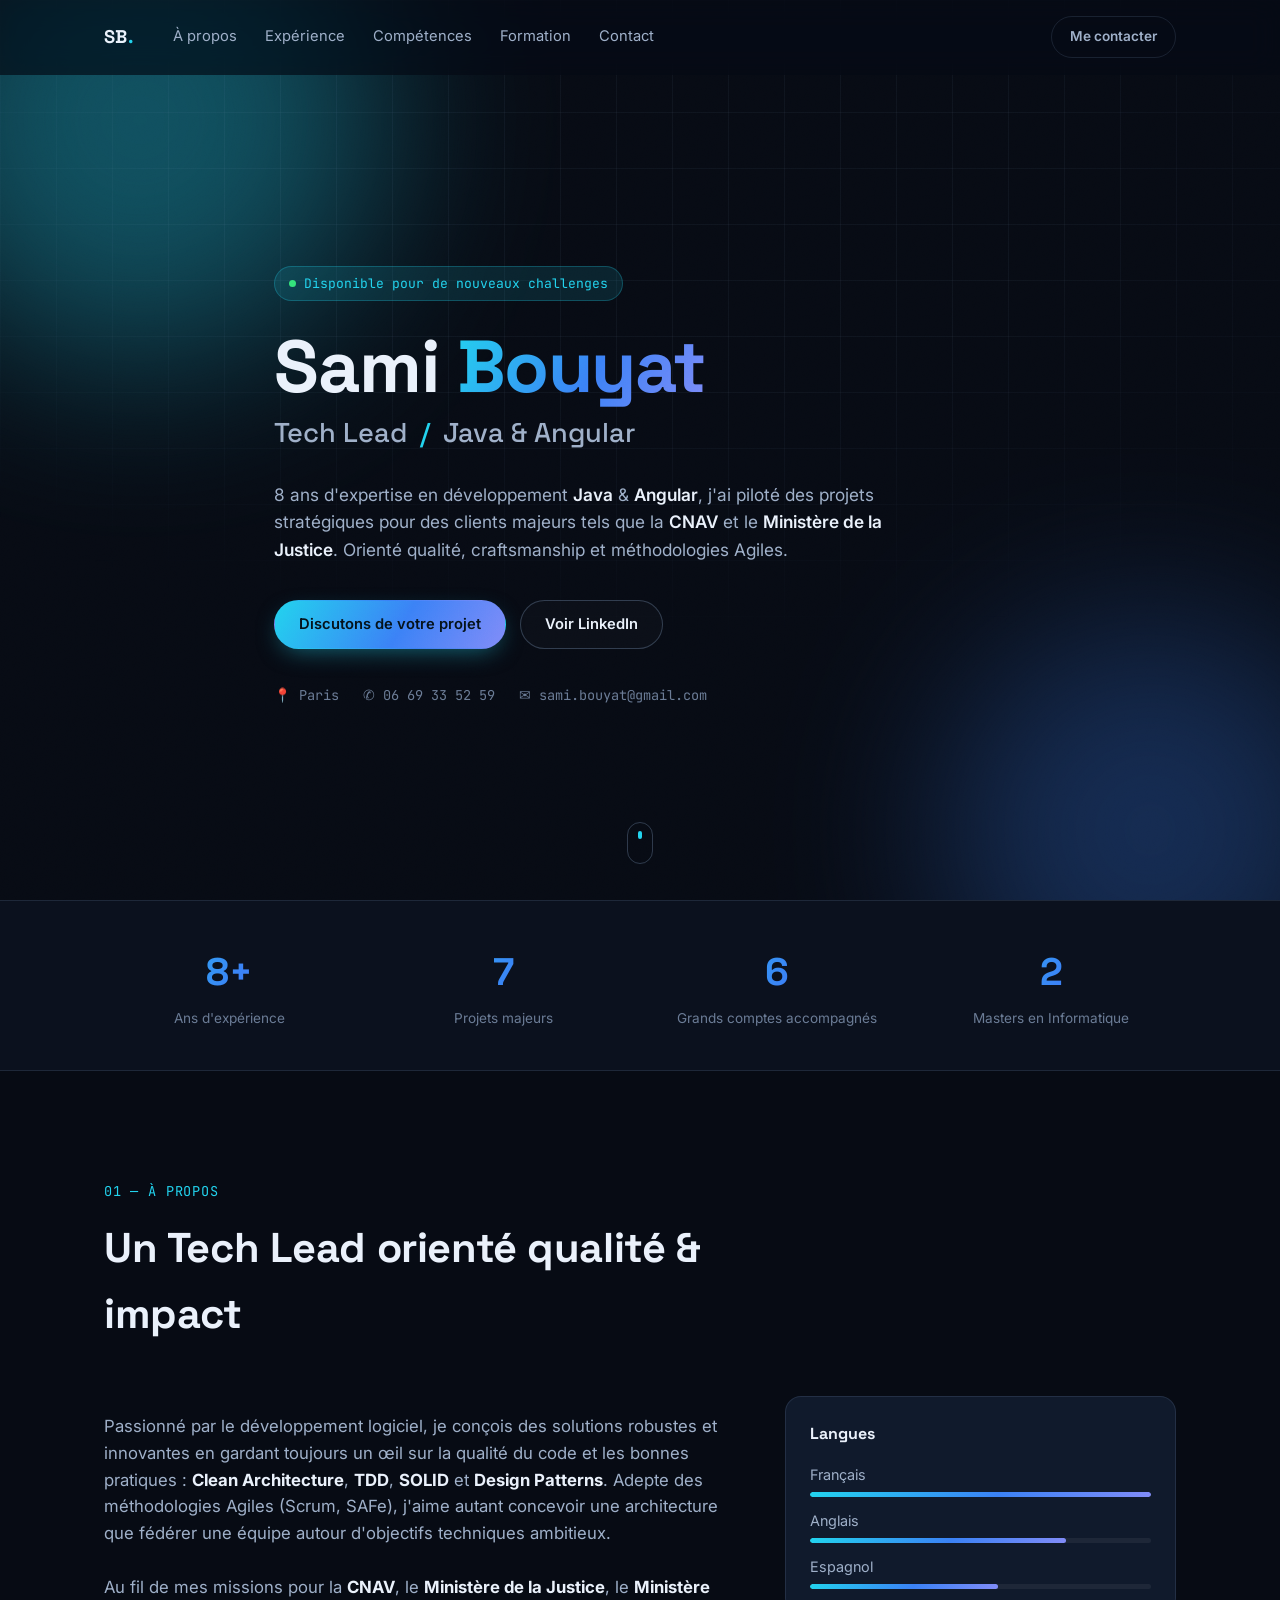
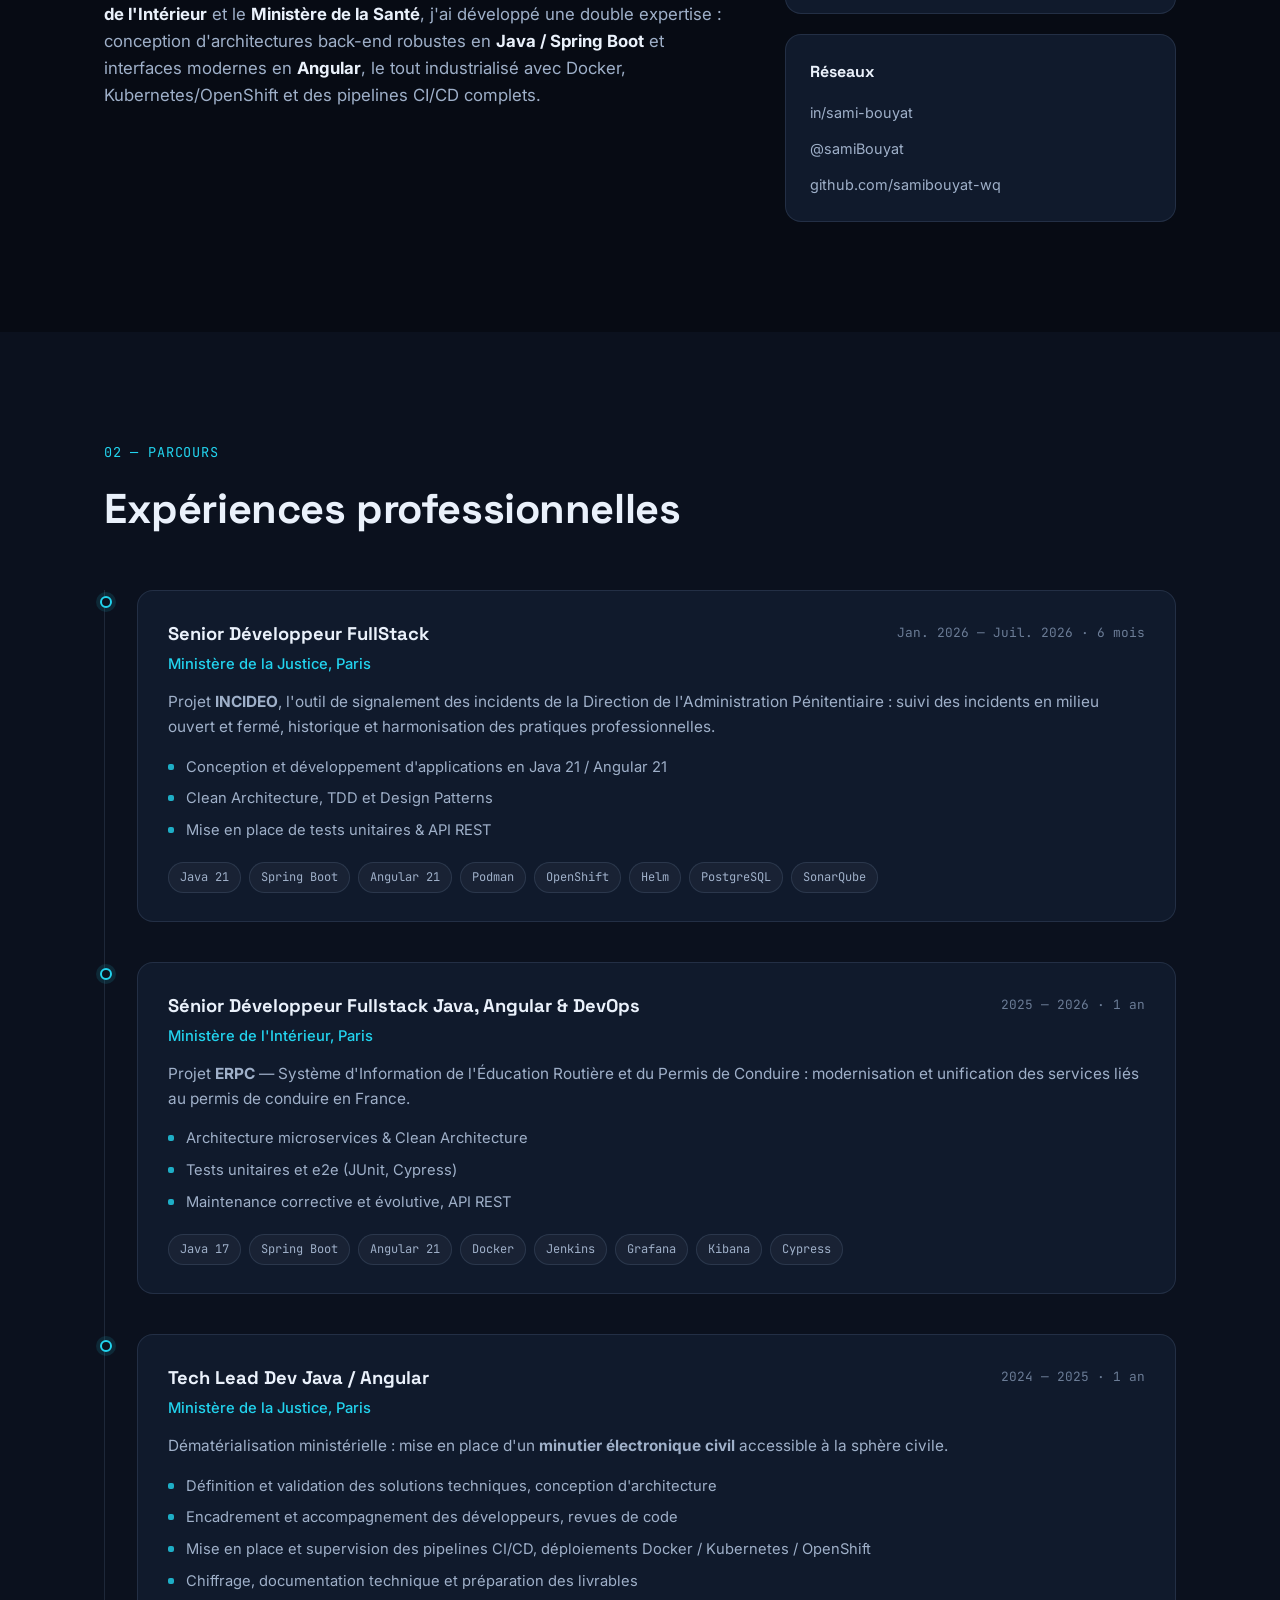
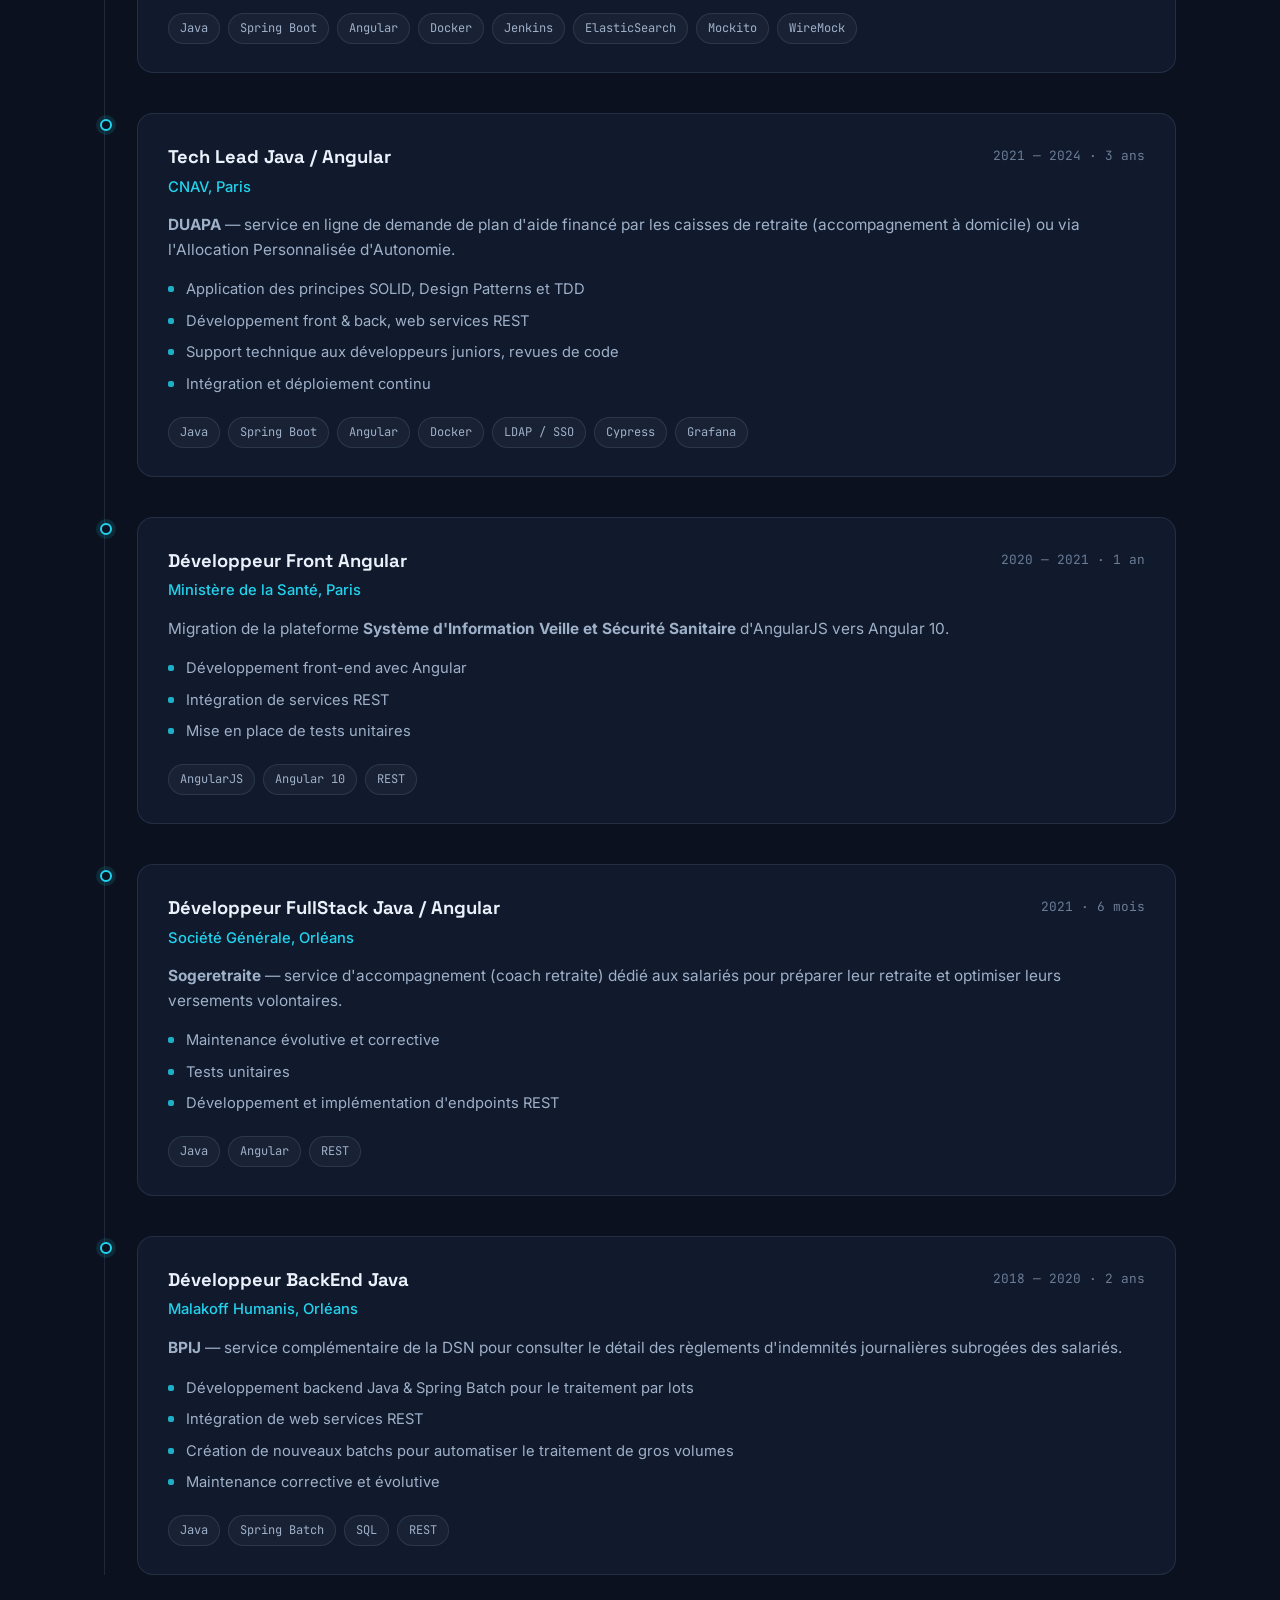
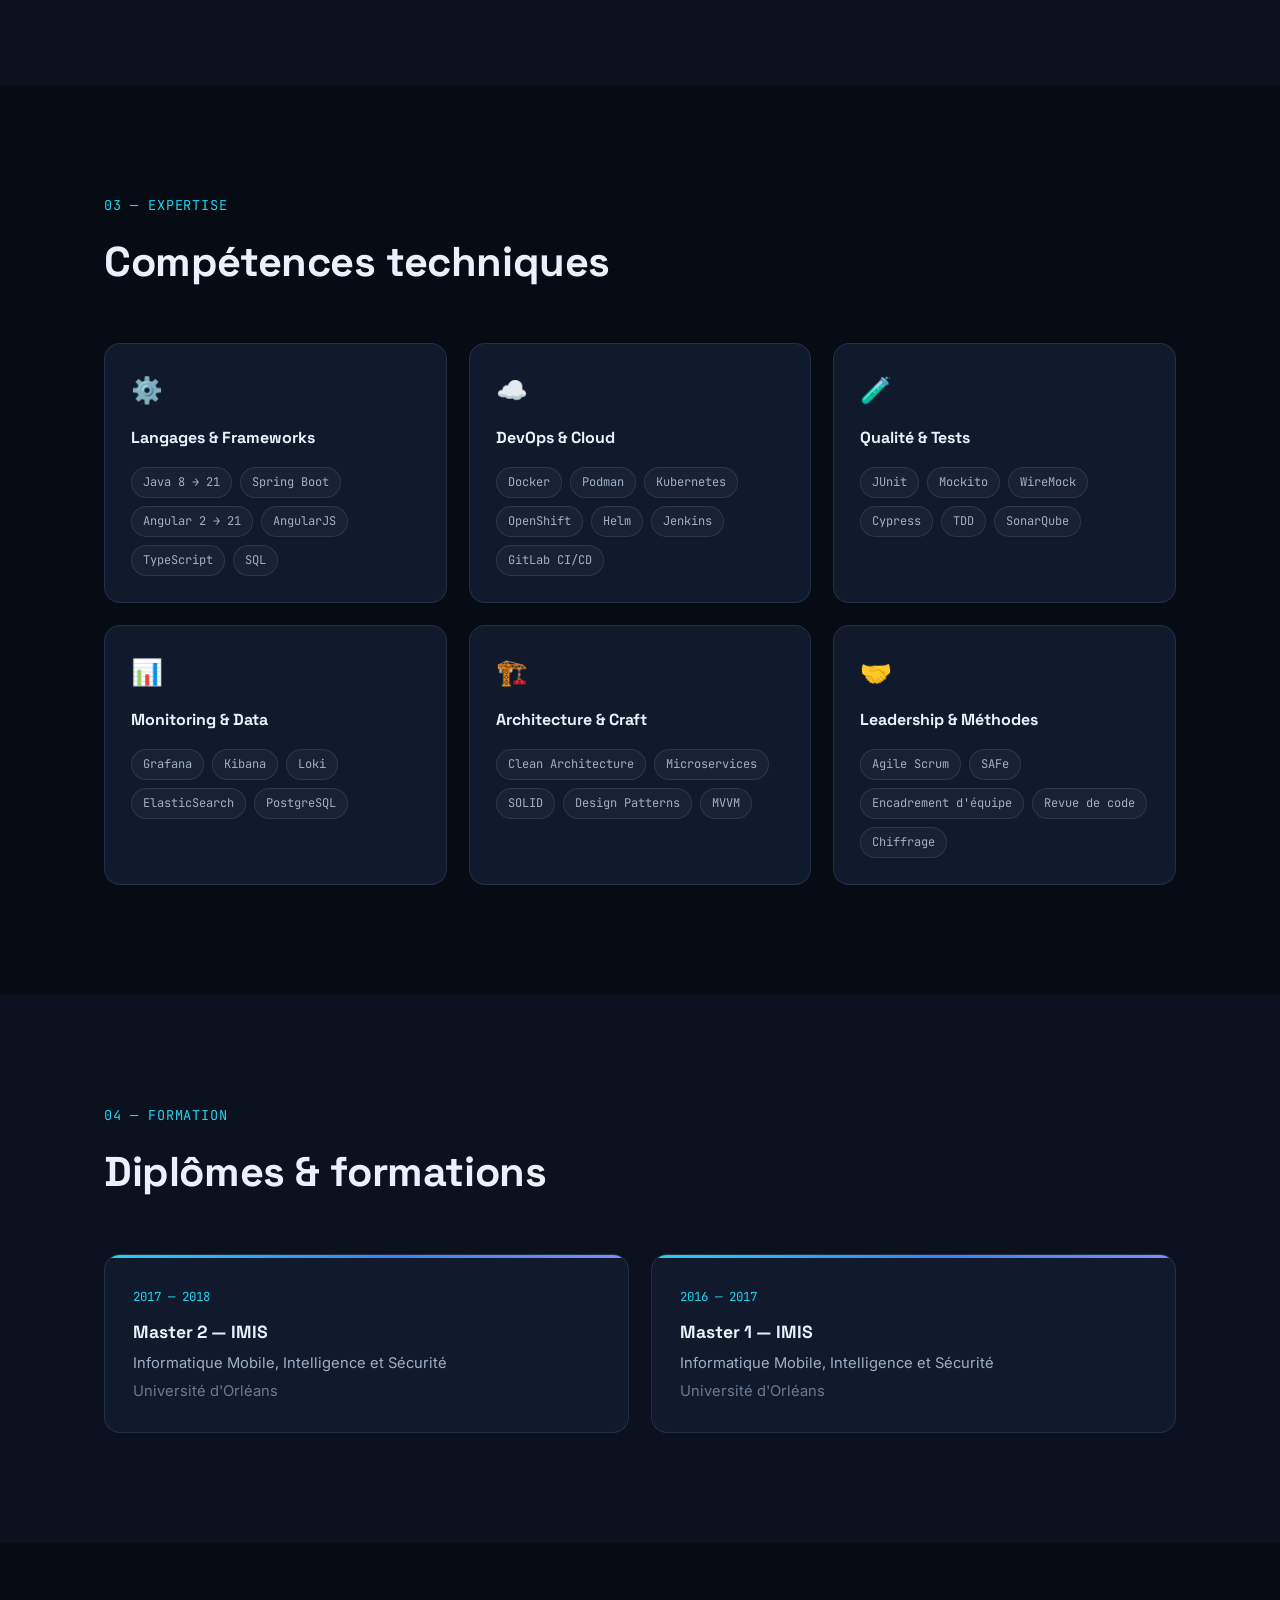
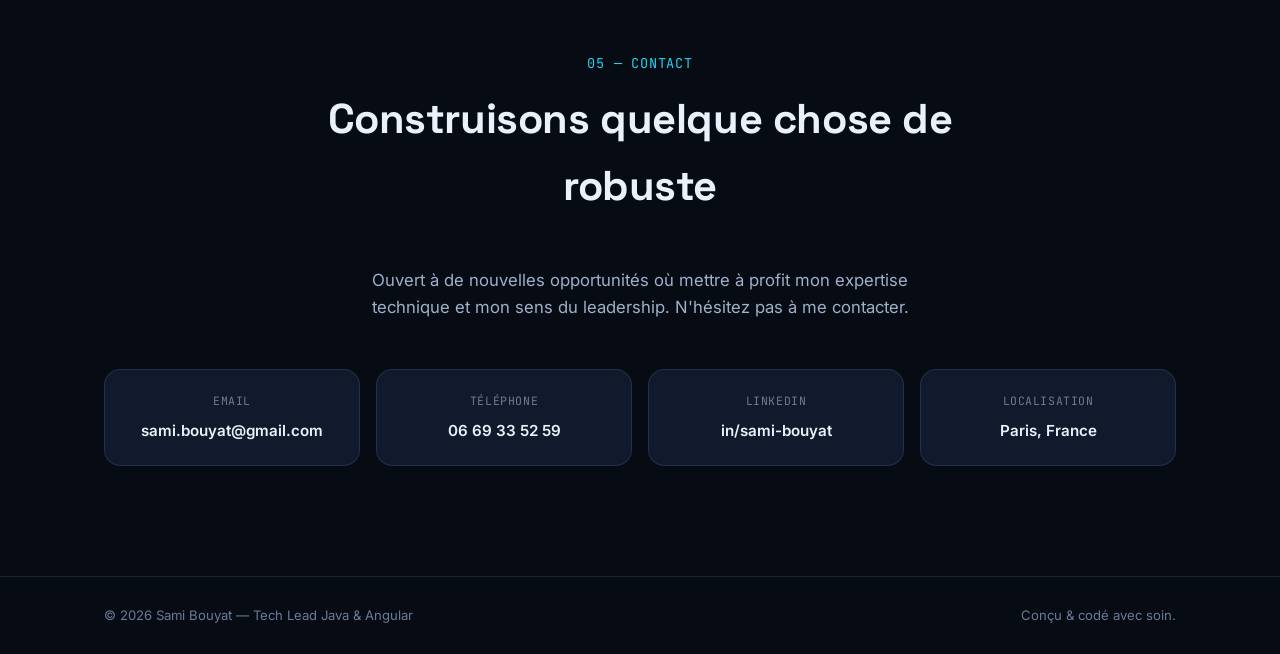
==== index.html @ d85c2f48 "Ajout du portfolio one-page (Hero, expériences, compétences, formation, contact) Contenu basé sur le" ====
<!DOCTYPE html>
<html lang="fr">
<head>
<meta charset="UTF-8">
<meta name="viewport" content="width=device-width, initial-scale=1.0">
<title>Sami Bouyat — Tech Lead Java &amp; Angular</title>
<meta name="description" content="Portfolio de Sami Bouyat, Tech Lead Java &amp; Angular avec 8 ans d'expérience sur des projets pour CNAV, Ministère de la Justice, Ministère de l'Intérieur.">
<link rel="icon" href="data:,">
<link rel="preconnect" href="https://fonts.googleapis.com">
<link rel="preconnect" href="https://fonts.gstatic.com" crossorigin>
<link href="https://fonts.googleapis.com/css2?family=Space+Grotesk:wght@500;600;700&family=Inter:wght@400;500;600;700&family=JetBrains+Mono:wght@400;500&display=swap" rel="stylesheet">
<link rel="stylesheet" href="css/style.css">
</head>
<body>

<div class="noise-overlay" aria-hidden="true"></div>

<header class="nav" id="nav">
  <div class="nav-inner">
    <a href="#top" class="nav-logo">SB<span class="dot">.</span></a>
    <nav class="nav-links" id="navLinks">
      <a href="#about">À propos</a>
      <a href="#experience">Expérience</a>
      <a href="#skills">Compétences</a>
      <a href="#education">Formation</a>
      <a href="#contact">Contact</a>
    </nav>
    <a href="#contact" class="btn btn-ghost nav-cta">Me contacter</a>
    <button class="nav-toggle" id="navToggle" aria-label="Ouvrir le menu" aria-expanded="false">
      <span></span><span></span><span></span>
    </button>
  </div>
</header>

<main id="top">

  <!-- HERO -->
  <section class="hero">
    <div class="hero-bg" aria-hidden="true">
      <div class="glow glow-1"></div>
      <div class="glow glow-2"></div>
      <div class="grid-lines"></div>
    </div>
    <div class="container hero-inner">
      <p class="hero-eyebrow reveal">
        <span class="status-dot"></span> Disponible pour de nouveaux challenges
      </p>
      <h1 class="hero-title reveal">
        Sami <span class="text-gradient">Bouyat</span>
      </h1>
      <h2 class="hero-role reveal">Tech Lead <span class="slash">/</span> Java &amp; Angular</h2>
      <p class="hero-text reveal">
        8 ans d'expertise en développement <strong>Java</strong> &amp; <strong>Angular</strong>, j'ai piloté des
        projets stratégiques pour des clients majeurs tels que la <strong>CNAV</strong> et le
        <strong>Ministère de la Justice</strong>. Orienté qualité, craftsmanship et méthodologies Agiles.
      </p>
      <div class="hero-actions reveal">
        <a href="mailto:sami.bouyat@gmail.com" class="btn btn-primary">Discutons de votre projet</a>
        <a href="https://linkedin.com/in/sami-bouyat" target="_blank" rel="noopener" class="btn btn-outline">Voir LinkedIn</a>
      </div>
      <div class="hero-meta reveal">
        <span>📍 Paris</span>
        <span>✆ 06 69 33 52 59</span>
        <span>✉ sami.bouyat@gmail.com</span>
      </div>
    </div>
    <a href="#about" class="scroll-cue" aria-label="Défiler vers le bas"><span></span></a>
  </section>

  <!-- STATS STRIP -->
  <section class="stats-strip reveal">
    <div class="container stats-grid">
      <div class="stat"><span class="stat-num">8+</span><span class="stat-label">Ans d'expérience</span></div>
      <div class="stat"><span class="stat-num">7</span><span class="stat-label">Projets majeurs</span></div>
      <div class="stat"><span class="stat-num">6</span><span class="stat-label">Grands comptes accompagnés</span></div>
      <div class="stat"><span class="stat-num">2</span><span class="stat-label">Masters en Informatique</span></div>
    </div>
  </section>

  <!-- ABOUT -->
  <section class="section" id="about">
    <div class="container">
      <p class="section-kicker reveal">01 — À propos</p>
      <h2 class="section-title reveal">Un Tech Lead orienté qualité &amp; impact</h2>
      <div class="about-grid">
        <p class="about-text reveal">
          Passionné par le développement logiciel, je conçois des solutions robustes et innovantes en gardant
          toujours un œil sur la qualité du code et les bonnes pratiques : <strong>Clean Architecture</strong>,
          <strong>TDD</strong>, <strong>SOLID</strong> et <strong>Design Patterns</strong>. Adepte des méthodologies
          Agiles (Scrum, SAFe), j'aime autant concevoir une architecture que fédérer une équipe autour d'objectifs
          techniques ambitieux.
          <br><br>
          Au fil de mes missions pour la <strong>CNAV</strong>, le <strong>Ministère de la Justice</strong>, le
          <strong>Ministère de l'Intérieur</strong> et le <strong>Ministère de la Santé</strong>, j'ai développé une
          double expertise : conception d'architectures back-end robustes en <strong>Java / Spring Boot</strong> et
          interfaces modernes en <strong>Angular</strong>, le tout industrialisé avec Docker, Kubernetes/OpenShift et
          des pipelines CI/CD complets.
        </p>
        <div class="about-side reveal">
          <div class="info-card">
            <h3>Langues</h3>
            <ul class="lang-list">
              <li><span>Français</span><span class="lang-bar"><i style="width:100%"></i></span></li>
              <li><span>Anglais</span><span class="lang-bar"><i style="width:75%"></i></span></li>
              <li><span>Espagnol</span><span class="lang-bar"><i style="width:55%"></i></span></li>
            </ul>
          </div>
          <div class="info-card">
            <h3>Réseaux</h3>
            <ul class="social-list">
              <li><a href="https://linkedin.com/in/sami-bouyat" target="_blank" rel="noopener">in/sami-bouyat</a></li>
              <li><a href="https://twitter.com/samiBouyat" target="_blank" rel="noopener">@samiBouyat</a></li>
              <li><a href="https://github.com/samibouyat-wq" target="_blank" rel="noopener">github.com/samibouyat-wq</a></li>
            </ul>
          </div>
        </div>
      </div>
    </div>
  </section>

  <!-- EXPERIENCE -->
  <section class="section section-alt" id="experience">
    <div class="container">
      <p class="section-kicker reveal">02 — Parcours</p>
      <h2 class="section-title reveal">Expériences professionnelles</h2>

      <div class="timeline">

        <article class="tl-item reveal">
          <div class="tl-marker"></div>
          <div class="tl-card">
            <div class="tl-head">
              <div>
                <h3>Senior Développeur FullStack</h3>
                <p class="tl-company">Ministère de la Justice, Paris</p>
              </div>
              <span class="tl-date">Jan. 2026 — Juil. 2026 · 6 mois</span>
            </div>
            <p class="tl-desc">
              Projet <strong>INCIDEO</strong>, l'outil de signalement des incidents de la Direction de l'Administration
              Pénitentiaire : suivi des incidents en milieu ouvert et fermé, historique et harmonisation des pratiques
              professionnelles.
            </p>
            <ul class="tl-bullets">
              <li>Conception et développement d'applications en Java 21 / Angular 21</li>
              <li>Clean Architecture, TDD et Design Patterns</li>
              <li>Mise en place de tests unitaires &amp; API REST</li>
            </ul>
            <div class="tag-row">
              <span class="tag">Java 21</span><span class="tag">Spring Boot</span><span class="tag">Angular 21</span>
              <span class="tag">Podman</span><span class="tag">OpenShift</span><span class="tag">Helm</span>
              <span class="tag">PostgreSQL</span><span class="tag">SonarQube</span>
            </div>
          </div>
        </article>

        <article class="tl-item reveal">
          <div class="tl-marker"></div>
          <div class="tl-card">
            <div class="tl-head">
              <div>
                <h3>Sénior Développeur Fullstack Java, Angular &amp; DevOps</h3>
                <p class="tl-company">Ministère de l'Intérieur, Paris</p>
              </div>
              <span class="tl-date">2025 — 2026 · 1 an</span>
            </div>
            <p class="tl-desc">
              Projet <strong>ERPC</strong> — Système d'Information de l'Éducation Routière et du Permis de Conduire :
              modernisation et unification des services liés au permis de conduire en France.
            </p>
            <ul class="tl-bullets">
              <li>Architecture microservices &amp; Clean Architecture</li>
              <li>Tests unitaires et e2e (JUnit, Cypress)</li>
              <li>Maintenance corrective et évolutive, API REST</li>
            </ul>
            <div class="tag-row">
              <span class="tag">Java 17</span><span class="tag">Spring Boot</span><span class="tag">Angular 21</span>
              <span class="tag">Docker</span><span class="tag">Jenkins</span><span class="tag">Grafana</span>
              <span class="tag">Kibana</span><span class="tag">Cypress</span>
            </div>
          </div>
        </article>

        <article class="tl-item reveal">
          <div class="tl-marker"></div>
          <div class="tl-card">
            <div class="tl-head">
              <div>
                <h3>Tech Lead Dev Java / Angular</h3>
                <p class="tl-company">Ministère de la Justice, Paris</p>
              </div>
              <span class="tl-date">2024 — 2025 · 1 an</span>
            </div>
            <p class="tl-desc">
              Dématérialisation ministérielle : mise en place d'un <strong>minutier électronique civil</strong>
              accessible à la sphère civile.
            </p>
            <ul class="tl-bullets">
              <li>Définition et validation des solutions techniques, conception d'architecture</li>
              <li>Encadrement et accompagnement des développeurs, revues de code</li>
              <li>Mise en place et supervision des pipelines CI/CD, déploiements Docker / Kubernetes / OpenShift</li>
              <li>Chiffrage, documentation technique et préparation des livrables</li>
            </ul>
            <div class="tag-row">
              <span class="tag">Java</span><span class="tag">Spring Boot</span><span class="tag">Angular</span>
              <span class="tag">Docker</span><span class="tag">Jenkins</span><span class="tag">ElasticSearch</span>
              <span class="tag">Mockito</span><span class="tag">WireMock</span>
            </div>
          </div>
        </article>

        <article class="tl-item reveal">
          <div class="tl-marker"></div>
          <div class="tl-card">
            <div class="tl-head">
              <div>
                <h3>Tech Lead Java / Angular</h3>
                <p class="tl-company">CNAV, Paris</p>
              </div>
              <span class="tl-date">2021 — 2024 · 3 ans</span>
            </div>
            <p class="tl-desc">
              <strong>DUAPA</strong> — service en ligne de demande de plan d'aide financé par les caisses de retraite
              (accompagnement à domicile) ou via l'Allocation Personnalisée d'Autonomie.
            </p>
            <ul class="tl-bullets">
              <li>Application des principes SOLID, Design Patterns et TDD</li>
              <li>Développement front &amp; back, web services REST</li>
              <li>Support technique aux développeurs juniors, revues de code</li>
              <li>Intégration et déploiement continu</li>
            </ul>
            <div class="tag-row">
              <span class="tag">Java</span><span class="tag">Spring Boot</span><span class="tag">Angular</span>
              <span class="tag">Docker</span><span class="tag">LDAP / SSO</span><span class="tag">Cypress</span>
              <span class="tag">Grafana</span>
            </div>
          </div>
        </article>

        <article class="tl-item reveal">
          <div class="tl-marker"></div>
          <div class="tl-card">
            <div class="tl-head">
              <div>
                <h3>Développeur Front Angular</h3>
                <p class="tl-company">Ministère de la Santé, Paris</p>
              </div>
              <span class="tl-date">2020 — 2021 · 1 an</span>
            </div>
            <p class="tl-desc">
              Migration de la plateforme <strong>Système d'Information Veille et Sécurité Sanitaire</strong>
              d'AngularJS vers Angular 10.
            </p>
            <ul class="tl-bullets">
              <li>Développement front-end avec Angular</li>
              <li>Intégration de services REST</li>
              <li>Mise en place de tests unitaires</li>
            </ul>
            <div class="tag-row"><span class="tag">AngularJS</span><span class="tag">Angular 10</span><span class="tag">REST</span></div>
          </div>
        </article>

        <article class="tl-item reveal">
          <div class="tl-marker"></div>
          <div class="tl-card">
            <div class="tl-head">
              <div>
                <h3>Développeur FullStack Java / Angular</h3>
                <p class="tl-company">Société Générale, Orléans</p>
              </div>
              <span class="tl-date">2021 · 6 mois</span>
            </div>
            <p class="tl-desc">
              <strong>Sogeretraite</strong> — service d'accompagnement (coach retraite) dédié aux salariés pour
              préparer leur retraite et optimiser leurs versements volontaires.
            </p>
            <ul class="tl-bullets">
              <li>Maintenance évolutive et corrective</li>
              <li>Tests unitaires</li>
              <li>Développement et implémentation d'endpoints REST</li>
            </ul>
            <div class="tag-row"><span class="tag">Java</span><span class="tag">Angular</span><span class="tag">REST</span></div>
          </div>
        </article>

        <article class="tl-item reveal">
          <div class="tl-marker"></div>
          <div class="tl-card">
            <div class="tl-head">
              <div>
                <h3>Développeur BackEnd Java</h3>
                <p class="tl-company">Malakoff Humanis, Orléans</p>
              </div>
              <span class="tl-date">2018 — 2020 · 2 ans</span>
            </div>
            <p class="tl-desc">
              <strong>BPIJ</strong> — service complémentaire de la DSN pour consulter le détail des règlements
              d'indemnités journalières subrogées des salariés.
            </p>
            <ul class="tl-bullets">
              <li>Développement backend Java &amp; Spring Batch pour le traitement par lots</li>
              <li>Intégration de web services REST</li>
              <li>Création de nouveaux batchs pour automatiser le traitement de gros volumes</li>
              <li>Maintenance corrective et évolutive</li>
            </ul>
            <div class="tag-row"><span class="tag">Java</span><span class="tag">Spring Batch</span><span class="tag">SQL</span><span class="tag">REST</span></div>
          </div>
        </article>

      </div>
    </div>
  </section>

  <!-- SKILLS -->
  <section class="section" id="skills">
    <div class="container">
      <p class="section-kicker reveal">03 — Expertise</p>
      <h2 class="section-title reveal">Compétences techniques</h2>

      <div class="skills-grid">
        <div class="skill-card reveal">
          <div class="skill-icon">⚙️</div>
          <h3>Langages &amp; Frameworks</h3>
          <div class="tag-row">
            <span class="tag">Java 8 → 21</span><span class="tag">Spring Boot</span><span class="tag">Angular 2 → 21</span>
            <span class="tag">AngularJS</span><span class="tag">TypeScript</span><span class="tag">SQL</span>
          </div>
        </div>
        <div class="skill-card reveal">
          <div class="skill-icon">☁️</div>
          <h3>DevOps &amp; Cloud</h3>
          <div class="tag-row">
            <span class="tag">Docker</span><span class="tag">Podman</span><span class="tag">Kubernetes</span>
            <span class="tag">OpenShift</span><span class="tag">Helm</span><span class="tag">Jenkins</span>
            <span class="tag">GitLab CI/CD</span>
          </div>
        </div>
        <div class="skill-card reveal">
          <div class="skill-icon">🧪</div>
          <h3>Qualité &amp; Tests</h3>
          <div class="tag-row">
            <span class="tag">JUnit</span><span class="tag">Mockito</span><span class="tag">WireMock</span>
            <span class="tag">Cypress</span><span class="tag">TDD</span><span class="tag">SonarQube</span>
          </div>
        </div>
        <div class="skill-card reveal">
          <div class="skill-icon">📊</div>
          <h3>Monitoring &amp; Data</h3>
          <div class="tag-row">
            <span class="tag">Grafana</span><span class="tag">Kibana</span><span class="tag">Loki</span>
            <span class="tag">ElasticSearch</span><span class="tag">PostgreSQL</span>
          </div>
        </div>
        <div class="skill-card reveal">
          <div class="skill-icon">🏗️</div>
          <h3>Architecture &amp; Craft</h3>
          <div class="tag-row">
            <span class="tag">Clean Architecture</span><span class="tag">Microservices</span>
            <span class="tag">SOLID</span><span class="tag">Design Patterns</span><span class="tag">MVVM</span>
          </div>
        </div>
        <div class="skill-card reveal">
          <div class="skill-icon">🤝</div>
          <h3>Leadership &amp; Méthodes</h3>
          <div class="tag-row">
            <span class="tag">Agile Scrum</span><span class="tag">SAFe</span><span class="tag">Encadrement d'équipe</span>
            <span class="tag">Revue de code</span><span class="tag">Chiffrage</span>
          </div>
        </div>
      </div>
    </div>
  </section>

  <!-- EDUCATION -->
  <section class="section section-alt" id="education">
    <div class="container">
      <p class="section-kicker reveal">04 — Formation</p>
      <h2 class="section-title reveal">Diplômes &amp; formations</h2>

      <div class="edu-grid">
        <div class="edu-card reveal">
          <span class="edu-date">2017 — 2018</span>
          <h3>Master 2 — IMIS</h3>
          <p>Informatique Mobile, Intelligence et Sécurité</p>
          <p class="edu-school">Université d'Orléans</p>
        </div>
        <div class="edu-card reveal">
          <span class="edu-date">2016 — 2017</span>
          <h3>Master 1 — IMIS</h3>
          <p>Informatique Mobile, Intelligence et Sécurité</p>
          <p class="edu-school">Université d'Orléans</p>
        </div>
      </div>
    </div>
  </section>

  <!-- CONTACT -->
  <section class="section contact" id="contact">
    <div class="container contact-inner">
      <p class="section-kicker reveal">05 — Contact</p>
      <h2 class="section-title reveal">Construisons quelque chose de robuste</h2>
      <p class="contact-text reveal">
        Ouvert à de nouvelles opportunités où mettre à profit mon expertise technique et mon sens du leadership.
        N'hésitez pas à me contacter.
      </p>
      <div class="contact-cards reveal">
        <a href="mailto:sami.bouyat@gmail.com" class="contact-card">
          <span class="contact-label">Email</span>
          <span class="contact-value">sami.bouyat@gmail.com</span>
        </a>
        <a href="tel:+33669335259" class="contact-card">
          <span class="contact-label">Téléphone</span>
          <span class="contact-value">06 69 33 52 59</span>
        </a>
        <a href="https://linkedin.com/in/sami-bouyat" target="_blank" rel="noopener" class="contact-card">
          <span class="contact-label">LinkedIn</span>
          <span class="contact-value">in/sami-bouyat</span>
        </a>
        <span class="contact-card contact-card-static">
          <span class="contact-label">Localisation</span>
          <span class="contact-value">Paris, France</span>
        </span>
      </div>
    </div>
  </section>

</main>

<footer class="footer">
  <div class="container footer-inner">
    <span>© <span id="year"></span> Sami Bouyat — Tech Lead Java &amp; Angular</span>
    <span>Conçu &amp; codé avec soin.</span>
  </div>
</footer>

<script src="js/script.js"></script>
</body>
</html>
---- css/style.css ----
/* ============ Design Tokens ============ */
:root {
  --bg: #070b14;
  --bg-alt: #0b111e;
  --surface: #101a2c;
  --surface-2: #131f34;
  --border: rgba(148, 178, 220, 0.14);
  --border-strong: rgba(148, 178, 220, 0.28);
  --text: #eaf1fb;
  --text-dim: #9fb0c9;
  --text-faint: #6b7c96;
  --accent: #22d3ee;
  --accent-2: #3b82f6;
  --accent-soft: rgba(34, 211, 238, 0.12);
  --gradient: linear-gradient(120deg, #22d3ee 0%, #3b82f6 55%, #818cf8 100%);
  --font-head: "Space Grotesk", "Inter", sans-serif;
  --font-body: "Inter", sans-serif;
  --font-mono: "JetBrains Mono", monospace;
  --radius: 16px;
  --radius-sm: 10px;
  --shadow-lg: 0 20px 60px -20px rgba(0, 0, 0, 0.6);
  --container: 1120px;
}

* { box-sizing: border-box; }
html { scroll-behavior: smooth; }

body {
  margin: 0;
  background: var(--bg);
  color: var(--text);
  font-family: var(--font-body);
  line-height: 1.6;
  -webkit-font-smoothing: antialiased;
  overflow-x: hidden;
}

img { max-width: 100%; display: block; }
a { color: inherit; text-decoration: none; }
ul { list-style: none; margin: 0; padding: 0; }

.container {
  width: 100%;
  max-width: var(--container);
  margin: 0 auto;
  padding: 0 24px;
}

.text-gradient {
  background: var(--gradient);
  -webkit-background-clip: text;
  background-clip: text;
  color: transparent;
}

.noise-overlay {
  position: fixed;
  inset: 0;
  pointer-events: none;
  z-index: 2;
  opacity: 0.035;
  mix-blend-mode: overlay;
  background-image: url("data:image/svg+xml,%3Csvg xmlns='http://www.w3.org/2000/svg' width='120' height='120'%3E%3Cfilter id='n'%3E%3CfeTurbulence type='fractalNoise' baseFrequency='0.9' numOctaves='2' stitchTiles='stitch'/%3E%3C/filter%3E%3Crect width='100%25' height='100%25' filter='url(%23n)'/%3E%3C/svg%3E");
}

/* ============ Reveal Animation ============ */
.reveal {
  opacity: 0;
  transform: translateY(24px);
  transition: opacity 0.7s cubic-bezier(.2,.7,.3,1), transform 0.7s cubic-bezier(.2,.7,.3,1);
}
.reveal.in-view { opacity: 1; transform: translateY(0); }

/* ============ Nav ============ */
.nav {
  position: fixed;
  top: 0; left: 0; right: 0;
  z-index: 100;
  background: rgba(7, 11, 20, 0.7);
  backdrop-filter: blur(14px) saturate(140%);
  border-bottom: 1px solid transparent;
  transition: border-color 0.3s ease, background 0.3s ease;
}
.nav.scrolled {
  border-bottom-color: var(--border);
  background: rgba(7, 11, 20, 0.86);
}
.nav-inner {
  max-width: var(--container);
  margin: 0 auto;
  padding: 16px 24px;
  display: flex;
  align-items: center;
  gap: 32px;
}
.nav-logo {
  font-family: var(--font-head);
  font-weight: 700;
  font-size: 1.15rem;
  letter-spacing: 0.02em;
}
.nav-logo .dot { color: var(--accent); }
.nav-links {
  display: flex;
  gap: 28px;
  margin-left: 8px;
  flex: 1;
}
.nav-links a {
  font-size: 0.92rem;
  color: var(--text-dim);
  transition: color 0.2s ease;
  position: relative;
}
.nav-links a:hover { color: var(--text); }
.nav-cta { margin-left: auto; }
.nav-toggle {
  display: none;
  flex-direction: column;
  justify-content: center;
  gap: 5px;
  width: 34px;
  height: 34px;
  background: none;
  border: 1px solid var(--border);
  border-radius: 8px;
  cursor: pointer;
  margin-left: auto;
}
.nav-toggle span {
  display: block;
  height: 2px;
  width: 16px;
  margin: 0 auto;
  background: var(--text);
  transition: transform 0.25s ease, opacity 0.25s ease;
}
.nav-toggle.open span:nth-child(1) { transform: translateY(7px) rotate(45deg); }
.nav-toggle.open span:nth-child(2) { opacity: 0; }
.nav-toggle.open span:nth-child(3) { transform: translateY(-7px) rotate(-45deg); }

/* ============ Buttons ============ */
.btn {
  display: inline-flex;
  align-items: center;
  justify-content: center;
  padding: 12px 24px;
  border-radius: 999px;
  font-size: 0.92rem;
  font-weight: 600;
  border: 1px solid transparent;
  cursor: pointer;
  transition: transform 0.2s ease, box-shadow 0.2s ease, background 0.2s ease, border-color 0.2s ease;
  white-space: nowrap;
}
.btn-primary {
  background: var(--gradient);
  color: #04121a;
  box-shadow: 0 8px 24px -8px rgba(34, 211, 238, 0.5);
}
.btn-primary:hover { transform: translateY(-2px); box-shadow: 0 12px 30px -8px rgba(34, 211, 238, 0.65); }
.btn-outline {
  border-color: var(--border-strong);
  color: var(--text);
  background: rgba(255,255,255,0.02);
}
.btn-outline:hover { border-color: var(--accent); color: var(--accent); transform: translateY(-2px); }
.btn-ghost {
  padding: 9px 18px;
  font-size: 0.85rem;
  border-color: var(--border);
  color: var(--text-dim);
}
.btn-ghost:hover { color: var(--accent); border-color: var(--accent); }

/* ============ Hero ============ */
.hero {
  position: relative;
  min-height: 100vh;
  display: flex;
  align-items: center;
  padding: 140px 0 80px;
  overflow: hidden;
}
.hero-bg { position: absolute; inset: 0; z-index: 0; }
.glow {
  position: absolute;
  border-radius: 50%;
  filter: blur(90px);
  opacity: 0.35;
}
.glow-1 {
  width: 480px; height: 480px;
  background: var(--accent);
  top: -120px; left: -100px;
}
.glow-2 {
  width: 420px; height: 420px;
  background: var(--accent-2);
  bottom: -140px; right: -80px;
  opacity: 0.28;
}
.grid-lines {
  position: absolute;
  inset: 0;
  background-image:
    linear-gradient(rgba(148,178,220,0.06) 1px, transparent 1px),
    linear-gradient(90deg, rgba(148,178,220,0.06) 1px, transparent 1px);
  background-size: 56px 56px;
  mask-image: radial-gradient(ellipse 80% 60% at 50% 20%, black 40%, transparent 90%);
}
.hero-inner { position: relative; z-index: 1; max-width: 780px; }
.hero-eyebrow {
  display: inline-flex;
  align-items: center;
  gap: 8px;
  font-family: var(--font-mono);
  font-size: 0.82rem;
  color: var(--accent);
  background: var(--accent-soft);
  border: 1px solid rgba(34, 211, 238, 0.25);
  padding: 6px 14px;
  border-radius: 999px;
  margin-bottom: 28px;
}
.status-dot {
  width: 7px; height: 7px;
  border-radius: 50%;
  background: #34e37c;
  box-shadow: 0 0 0 0 rgba(52,227,124,0.6);
  animation: pulse 2s infinite;
}
@keyframes pulse {
  0% { box-shadow: 0 0 0 0 rgba(52,227,124,0.55); }
  70% { box-shadow: 0 0 0 8px rgba(52,227,124,0); }
  100% { box-shadow: 0 0 0 0 rgba(52,227,124,0); }
}
.hero-title {
  font-family: var(--font-head);
  font-size: clamp(2.6rem, 7vw, 4.6rem);
  line-height: 1.03;
  margin: 0 0 6px;
  font-weight: 700;
  letter-spacing: -0.02em;
}
.hero-role {
  font-family: var(--font-head);
  font-size: clamp(1.2rem, 3vw, 1.7rem);
  font-weight: 500;
  color: var(--text-dim);
  margin: 0 0 26px;
}
.hero-role .slash { color: var(--accent); margin: 0 6px; }
.hero-text {
  font-size: 1.08rem;
  color: var(--text-dim);
  max-width: 620px;
  margin: 0 0 36px;
}
.hero-text strong { color: var(--text); font-weight: 600; }
.hero-actions { display: flex; gap: 14px; flex-wrap: wrap; margin-bottom: 36px; }
.hero-meta {
  display: flex;
  gap: 24px;
  flex-wrap: wrap;
  font-family: var(--font-mono);
  font-size: 0.85rem;
  color: var(--text-faint);
}

.scroll-cue {
  position: absolute;
  bottom: 36px;
  left: 50%;
  transform: translateX(-50%);
  width: 26px;
  height: 42px;
  border: 1.5px solid var(--border-strong);
  border-radius: 20px;
  z-index: 1;
}
.scroll-cue span {
  position: absolute;
  top: 8px; left: 50%;
  width: 4px; height: 8px;
  margin-left: -2px;
  border-radius: 2px;
  background: var(--accent);
  animation: scrollcue 1.8s infinite;
}
@keyframes scrollcue {
  0% { opacity: 1; transform: translateY(0); }
  70% { opacity: 0; transform: translateY(14px); }
  100% { opacity: 0; }
}

/* ============ Stats Strip ============ */
.stats-strip {
  border-top: 1px solid var(--border);
  border-bottom: 1px solid var(--border);
  background: var(--bg-alt);
  padding: 40px 0;
}
.stats-grid {
  display: grid;
  grid-template-columns: repeat(4, 1fr);
  gap: 24px;
  text-align: center;
}
.stat { display: flex; flex-direction: column; gap: 6px; }
.stat-num {
  font-family: var(--font-head);
  font-size: clamp(1.7rem, 4vw, 2.4rem);
  font-weight: 700;
  background: var(--gradient);
  -webkit-background-clip: text;
  background-clip: text;
  color: transparent;
}
.stat-label { color: var(--text-faint); font-size: 0.85rem; }

/* ============ Sections ============ */
.section { padding: 110px 0; }
.section-alt { background: var(--bg-alt); }
.section-kicker {
  font-family: var(--font-mono);
  color: var(--accent);
  font-size: 0.85rem;
  letter-spacing: 0.06em;
  margin: 0 0 12px;
  text-transform: uppercase;
}
.section-title {
  font-family: var(--font-head);
  font-size: clamp(1.8rem, 4vw, 2.6rem);
  font-weight: 700;
  margin: 0 0 48px;
  letter-spacing: -0.01em;
  max-width: 680px;
}

/* ============ About ============ */
.about-grid {
  display: grid;
  grid-template-columns: 1.6fr 1fr;
  gap: 56px;
  align-items: start;
}
.about-text { color: var(--text-dim); font-size: 1.05rem; }
.about-text strong { color: var(--text); }
.about-side { display: flex; flex-direction: column; gap: 20px; }
.info-card {
  background: var(--surface);
  border: 1px solid var(--border);
  border-radius: var(--radius);
  padding: 24px;
}
.info-card h3 {
  font-family: var(--font-head);
  font-size: 1rem;
  margin: 0 0 16px;
  color: var(--text);
}
.lang-list { display: flex; flex-direction: column; gap: 12px; }
.lang-list li { display: flex; flex-direction: column; gap: 6px; font-size: 0.9rem; color: var(--text-dim); }
.lang-bar { display: block; height: 5px; background: rgba(255,255,255,0.06); border-radius: 999px; overflow: hidden; }
.lang-bar i { display: block; height: 100%; background: var(--gradient); border-radius: 999px; }
.social-list { display: flex; flex-direction: column; gap: 10px; }
.social-list a {
  font-size: 0.9rem;
  color: var(--text-dim);
  transition: color 0.2s ease;
}
.social-list a:hover { color: var(--accent); }

/* ============ Timeline ============ */
.timeline {
  position: relative;
  padding-left: 32px;
  border-left: 1px solid var(--border);
  display: flex;
  flex-direction: column;
  gap: 40px;
}
.tl-item { position: relative; }
.tl-marker {
  position: absolute;
  left: -37.5px;
  top: 6px;
  width: 12px;
  height: 12px;
  border-radius: 50%;
  background: var(--bg-alt);
  border: 2px solid var(--accent);
  box-shadow: 0 0 0 4px var(--accent-soft);
}
.section:not(.section-alt) .tl-marker { background: var(--bg); }
.tl-card {
  background: var(--surface);
  border: 1px solid var(--border);
  border-radius: var(--radius);
  padding: 28px 30px;
  transition: border-color 0.25s ease, transform 0.25s ease;
}
.tl-card:hover { border-color: var(--border-strong); transform: translateY(-2px); }
.tl-head {
  display: flex;
  justify-content: space-between;
  align-items: flex-start;
  gap: 16px;
  flex-wrap: wrap;
  margin-bottom: 14px;
}
.tl-head h3 {
  font-family: var(--font-head);
  font-size: 1.15rem;
  margin: 0 0 4px;
}
.tl-company { margin: 0; color: var(--accent); font-size: 0.92rem; font-weight: 500; }
.tl-date {
  font-family: var(--font-mono);
  font-size: 0.8rem;
  color: var(--text-faint);
  white-space: nowrap;
  padding-top: 4px;
}
.tl-desc { color: var(--text-dim); margin: 0 0 16px; font-size: 0.96rem; }
.tl-bullets { display: flex; flex-direction: column; gap: 8px; margin-bottom: 20px; }
.tl-bullets li {
  position: relative;
  padding-left: 18px;
  color: var(--text-dim);
  font-size: 0.92rem;
}
.tl-bullets li::before {
  content: "";
  position: absolute;
  left: 0; top: 8px;
  width: 6px; height: 6px;
  border-radius: 2px;
  background: var(--accent);
  opacity: 0.8;
}

.tag-row { display: flex; flex-wrap: wrap; gap: 8px; }
.tag {
  font-family: var(--font-mono);
  font-size: 0.75rem;
  color: var(--text-dim);
  background: rgba(255,255,255,0.04);
  border: 1px solid var(--border);
  padding: 5px 11px;
  border-radius: 999px;
}

/* ============ Skills ============ */
.skills-grid {
  display: grid;
  grid-template-columns: repeat(3, 1fr);
  gap: 22px;
}
.skill-card {
  background: var(--surface);
  border: 1px solid var(--border);
  border-radius: var(--radius);
  padding: 26px;
  transition: border-color 0.25s ease, transform 0.25s ease;
}
.skill-card:hover { border-color: var(--accent); transform: translateY(-3px); }
.skill-icon { font-size: 1.6rem; margin-bottom: 14px; }
.skill-card h3 { font-family: var(--font-head); font-size: 1rem; margin: 0 0 16px; }

/* ============ Education ============ */
.edu-grid {
  display: grid;
  grid-template-columns: repeat(2, 1fr);
  gap: 22px;
}
.edu-card {
  background: var(--surface);
  border: 1px solid var(--border);
  border-radius: var(--radius);
  padding: 28px;
  position: relative;
  overflow: hidden;
}
.edu-card::before {
  content: "";
  position: absolute;
  top: 0; left: 0;
  width: 100%; height: 3px;
  background: var(--gradient);
}
.edu-date {
  font-family: var(--font-mono);
  font-size: 0.78rem;
  color: var(--accent);
}
.edu-card h3 { font-family: var(--font-head); margin: 10px 0 6px; font-size: 1.1rem; }
.edu-card p { margin: 0; color: var(--text-dim); font-size: 0.92rem; }
.edu-school { color: var(--text-faint) !important; margin-top: 4px !important; }

/* ============ Contact ============ */
.contact { text-align: center; }
.contact-inner { display: flex; flex-direction: column; align-items: center; }
.contact-text { color: var(--text-dim); max-width: 560px; margin: 0 0 48px; font-size: 1.05rem; }
.contact-cards {
  width: 100%;
  display: grid;
  grid-template-columns: repeat(4, 1fr);
  gap: 16px;
}
.contact-card {
  background: var(--surface);
  border: 1px solid var(--border);
  border-radius: var(--radius);
  padding: 22px 18px;
  display: flex;
  flex-direction: column;
  gap: 8px;
  transition: border-color 0.25s ease, transform 0.25s ease;
}
.contact-card:hover { border-color: var(--accent); transform: translateY(-3px); }
.contact-card-static:hover { transform: none; border-color: var(--border); }
.contact-label {
  font-family: var(--font-mono);
  font-size: 0.72rem;
  color: var(--text-faint);
  text-transform: uppercase;
  letter-spacing: 0.05em;
}
.contact-value { font-size: 0.95rem; font-weight: 600; word-break: break-word; }

/* ============ Footer ============ */
.footer { border-top: 1px solid var(--border); padding: 28px 0; }
.footer-inner {
  display: flex;
  justify-content: space-between;
  gap: 12px;
  flex-wrap: wrap;
  color: var(--text-faint);
  font-size: 0.82rem;
}

/* ============ Responsive ============ */
@media (max-width: 860px) {
  .about-grid { grid-template-columns: 1fr; }
  .skills-grid { grid-template-columns: repeat(2, 1fr); }
  .contact-cards { grid-template-columns: repeat(2, 1fr); }
}

@media (max-width: 720px) {
  .nav-links { display: none; }
  .nav-cta { display: none; }
  .nav-toggle { display: flex; }
  .nav.menu-open .nav-links {
    display: flex;
    position: absolute;
    top: 100%; left: 0; right: 0;
    flex-direction: column;
    background: rgba(7,11,20,0.98);
    border-bottom: 1px solid var(--border);
    padding: 20px 24px 26px;
    gap: 18px;
  }
  .stats-grid { grid-template-columns: repeat(2, 1fr); row-gap: 28px; }
  .edu-grid { grid-template-columns: 1fr; }
  .contact-cards { grid-template-columns: 1fr; }
  .section { padding: 76px 0; }
  .hero { padding-top: 120px; }
  .tl-head { flex-direction: column; }
}
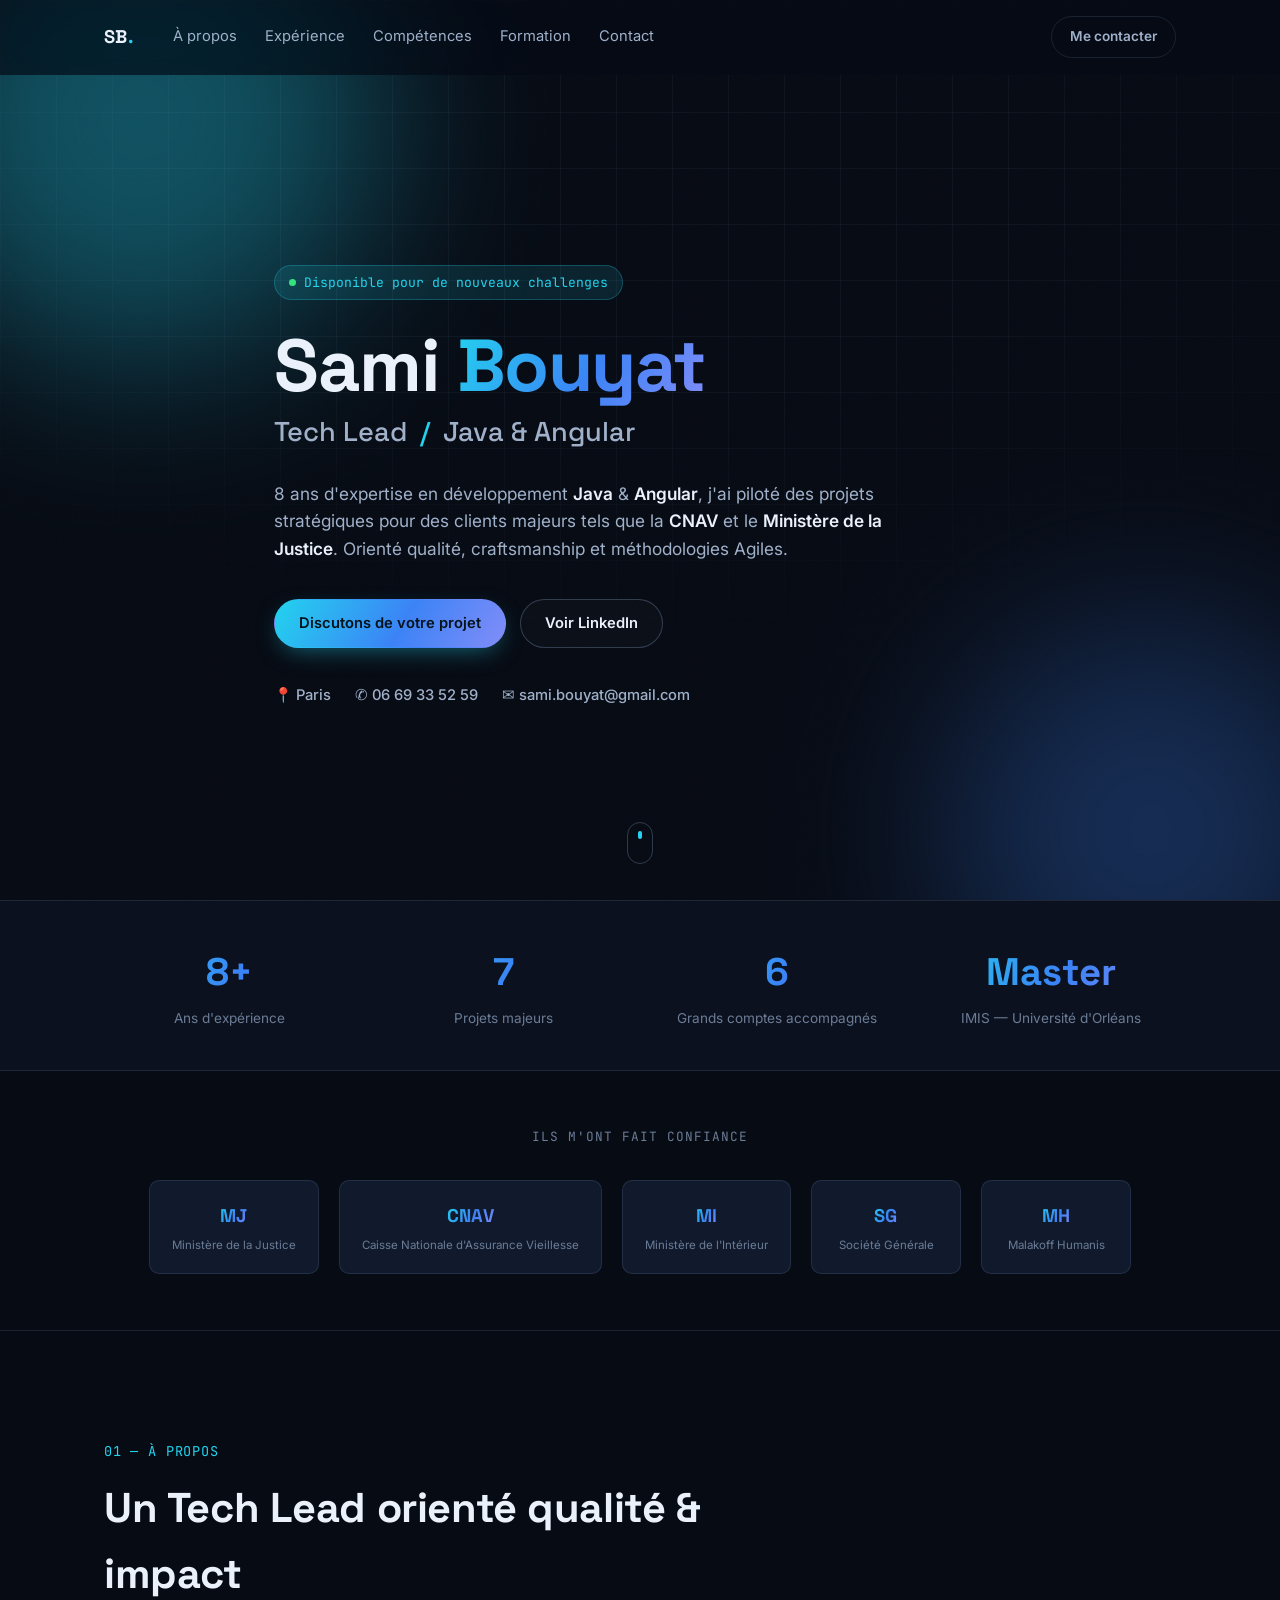
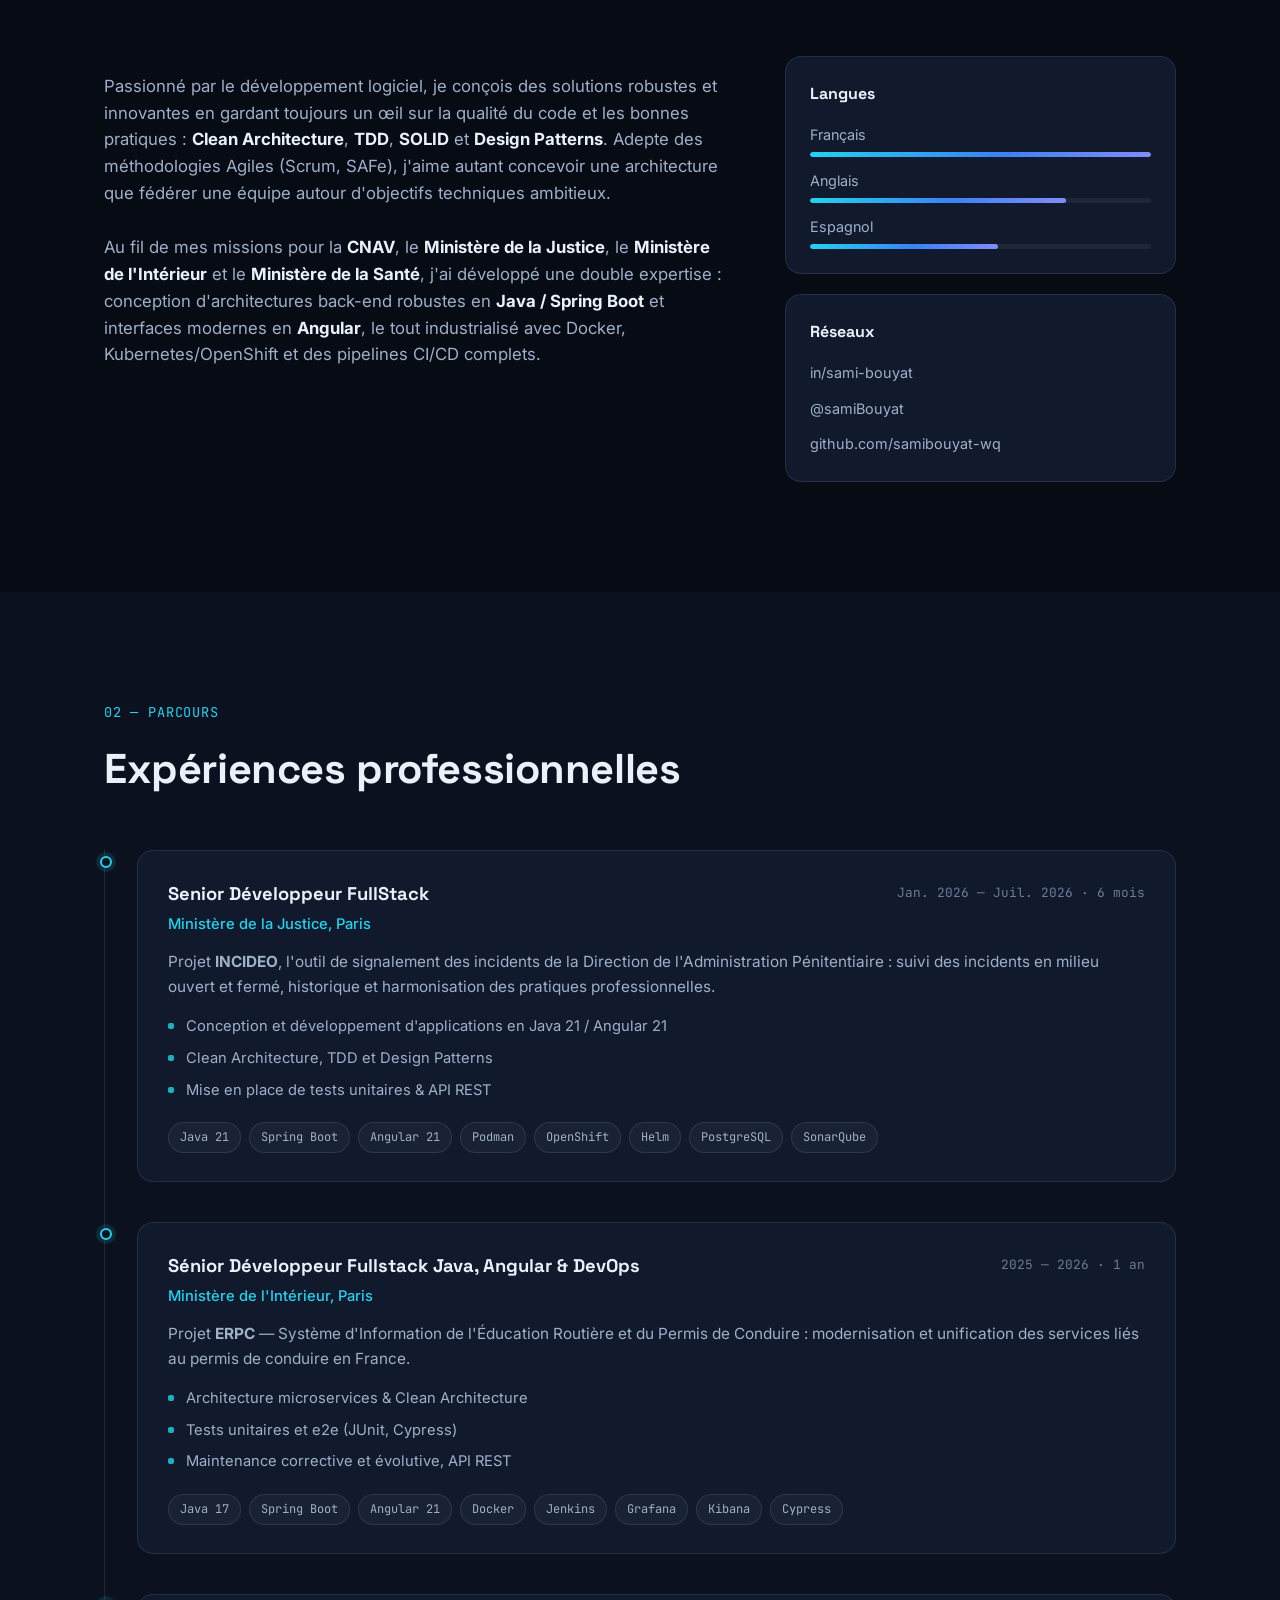
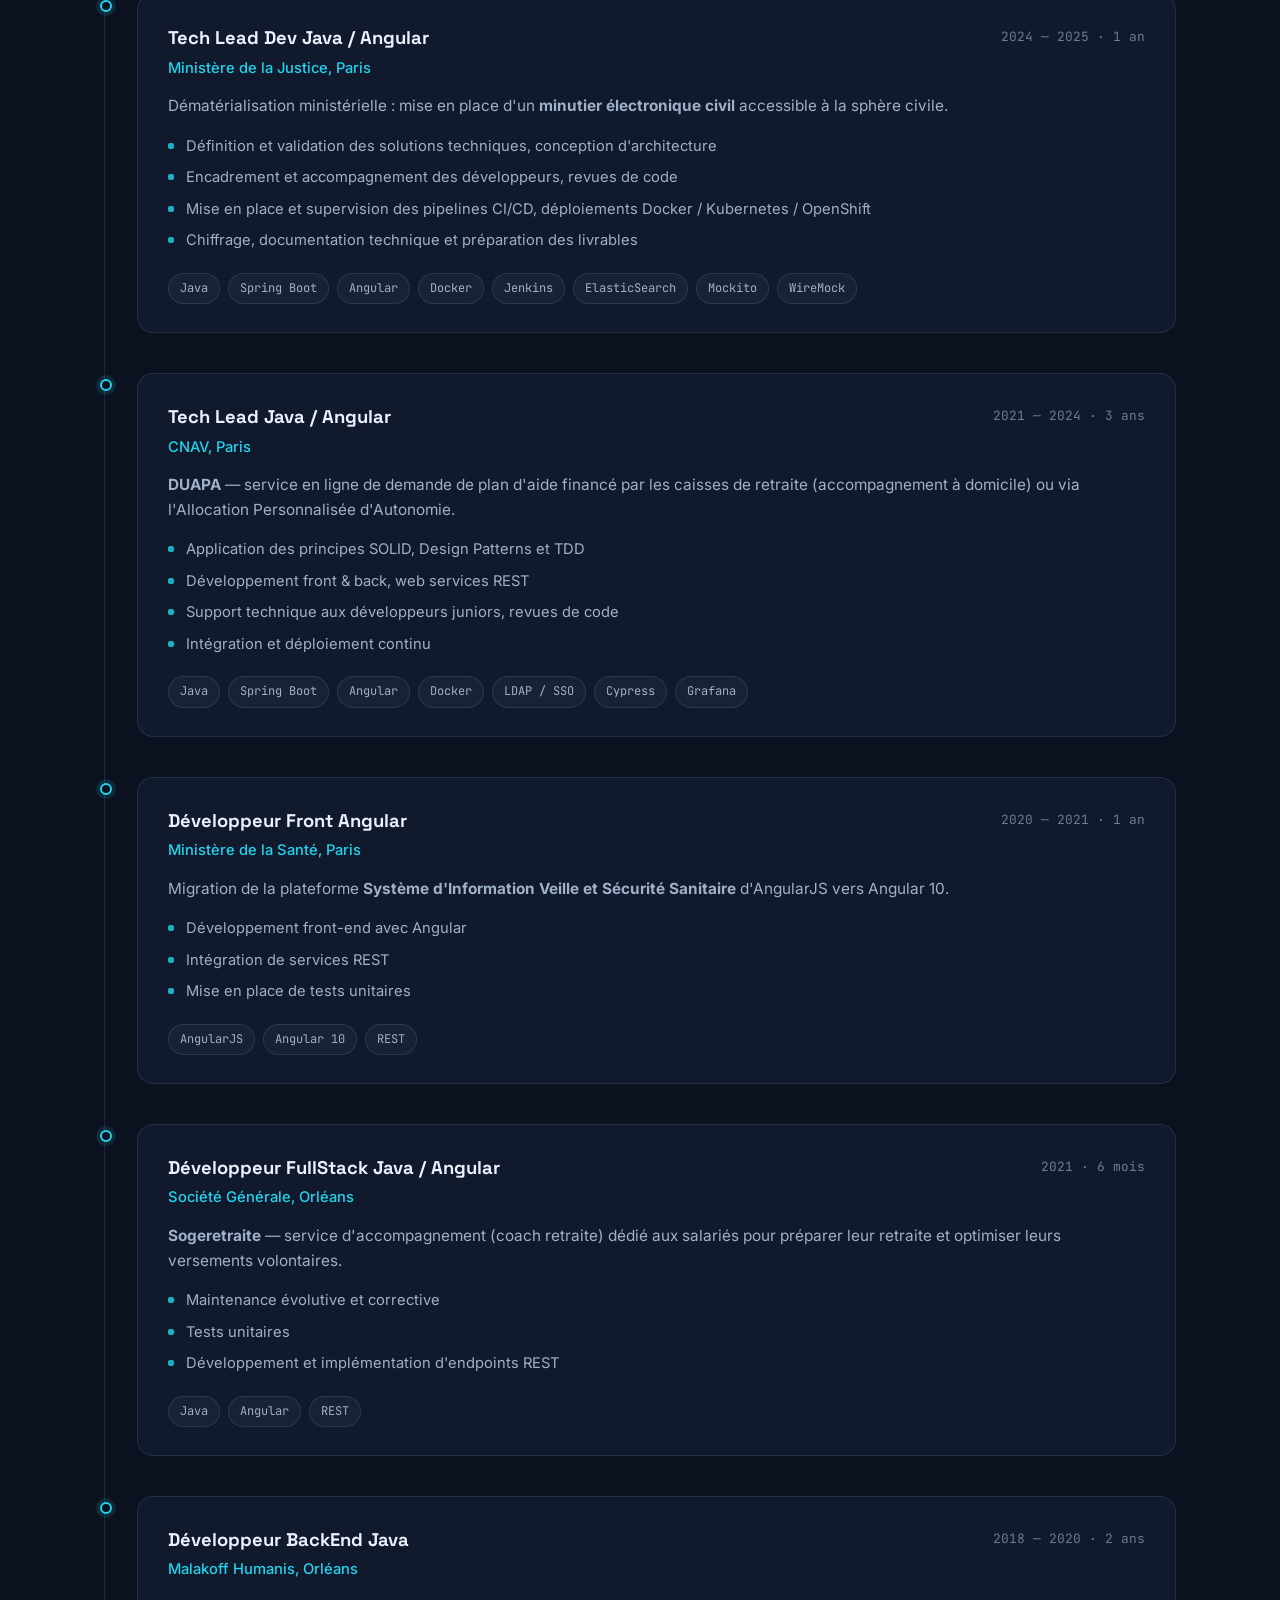
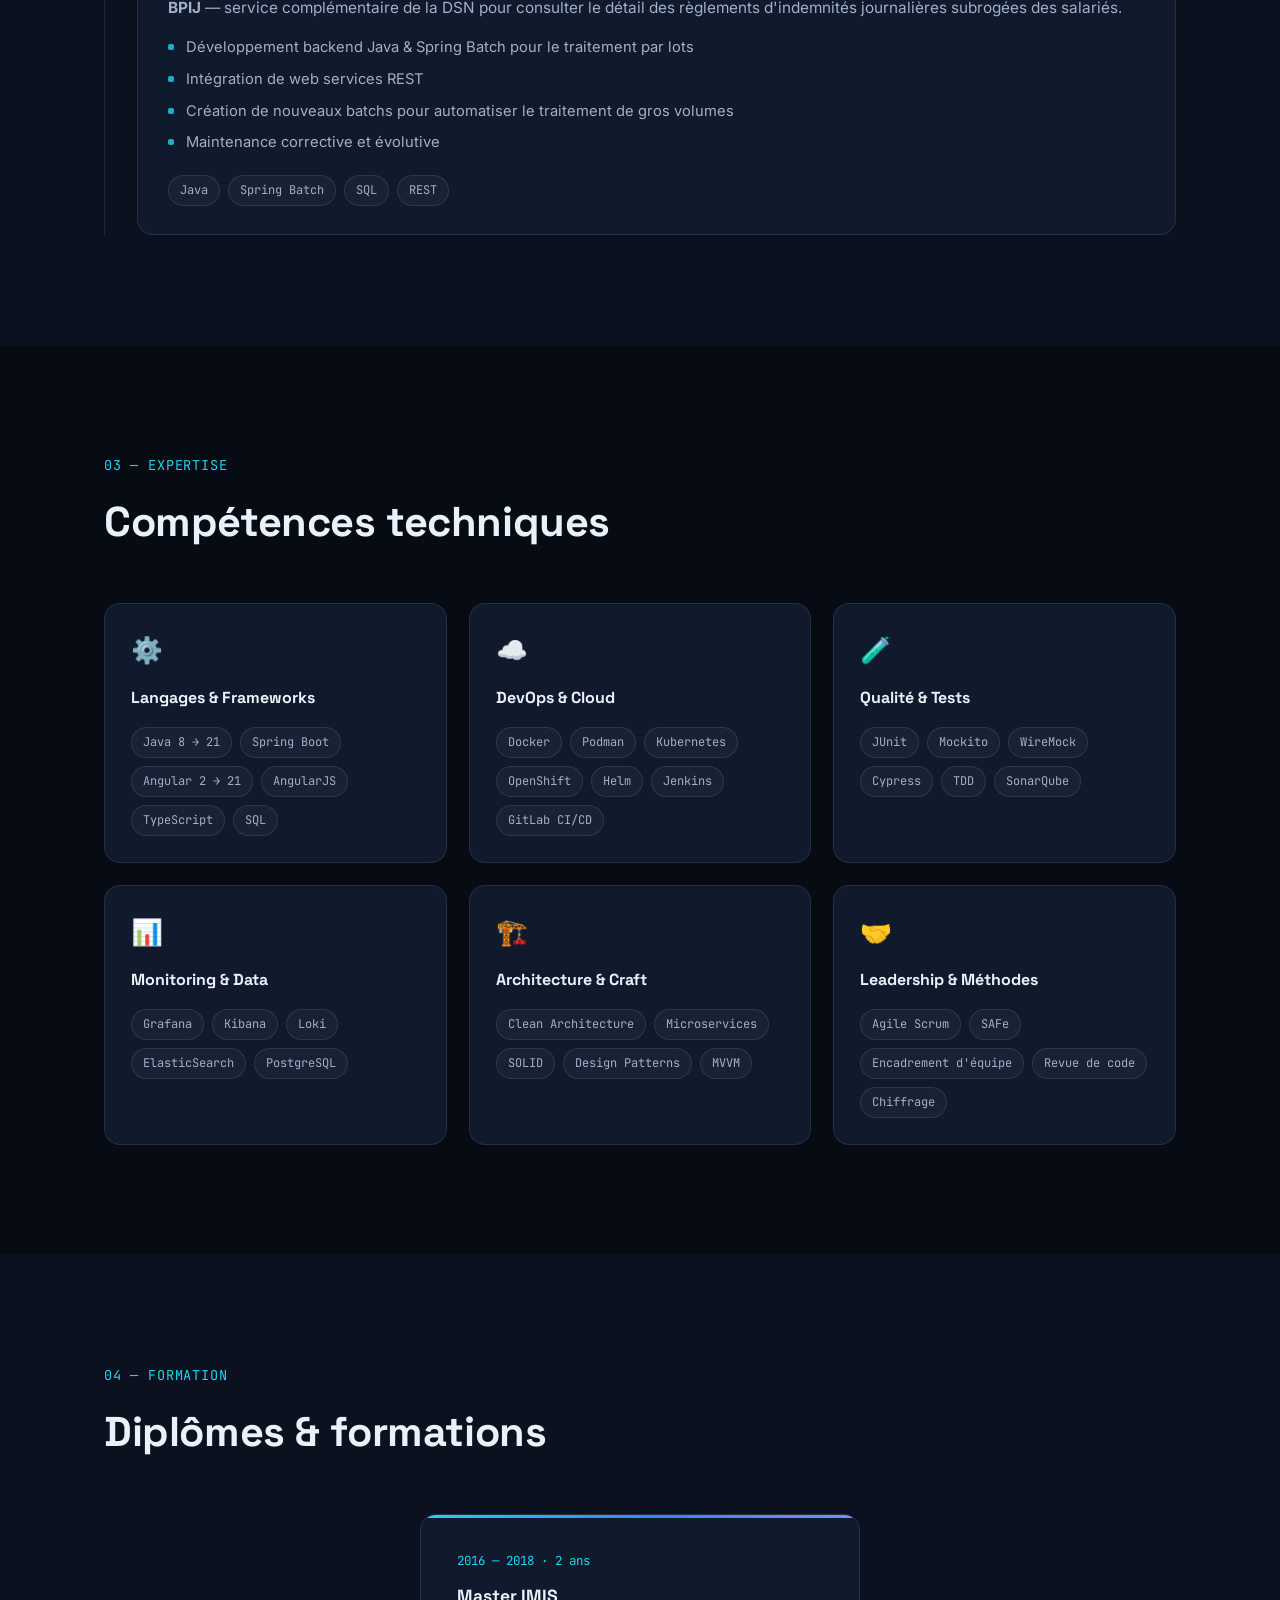
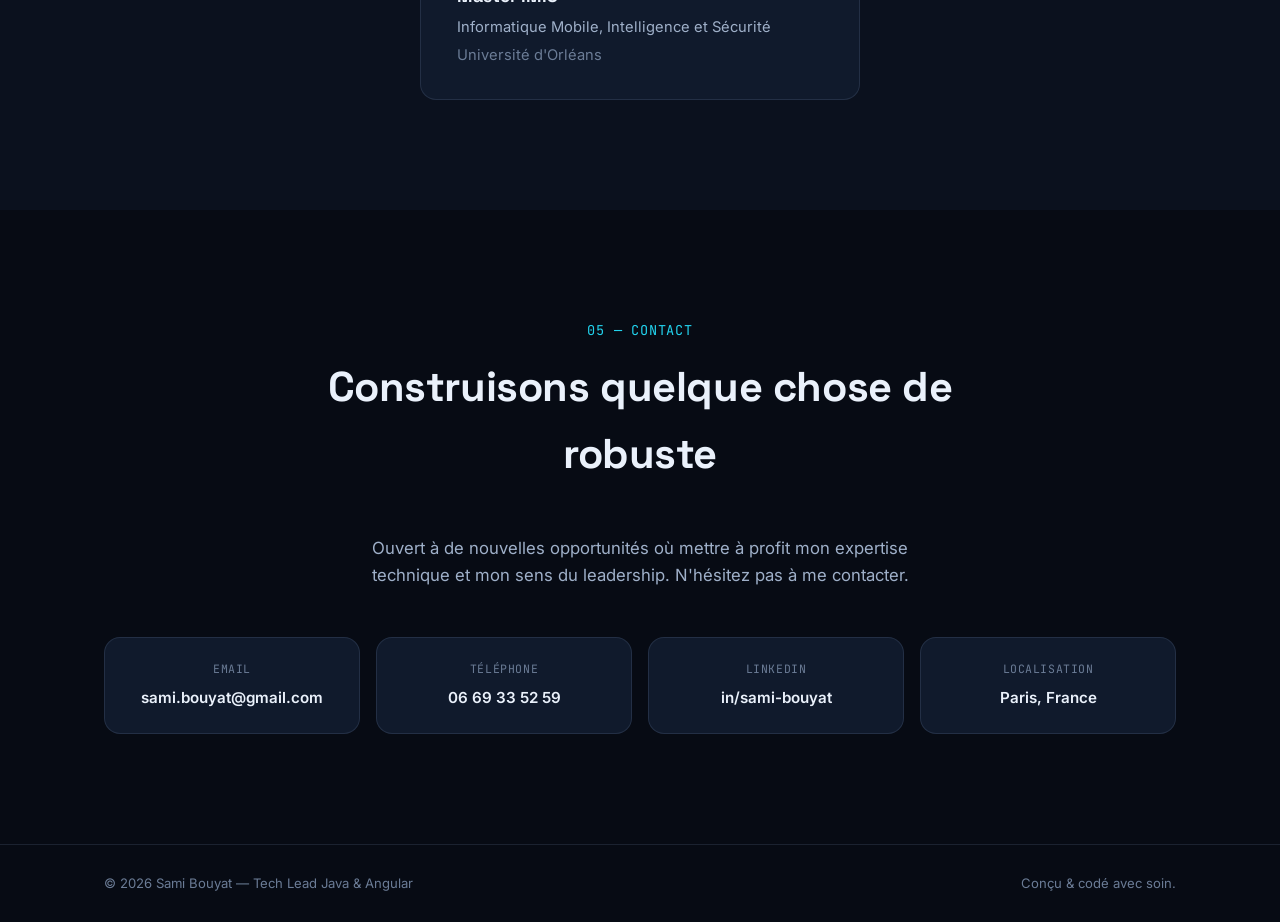
==== commit dde8de56: "Corrige la formation (1 master sur 2 ans), ajoute les logos clients et améliore la lisibilité du her" ====
--- a/index.html
+++ b/index.html
@@ -5,7 +5,13 @@
 <meta name="viewport" content="width=device-width, initial-scale=1.0">
 <title>Sami Bouyat — Tech Lead Java &amp; Angular</title>
 <meta name="description" content="Portfolio de Sami Bouyat, Tech Lead Java &amp; Angular avec 8 ans d'expérience sur des projets pour CNAV, Ministère de la Justice, Ministère de l'Intérieur.">
-<link rel="icon" href="data:,">
+<meta property="og:title" content="Sami Bouyat — Tech Lead Java & Angular">
+<meta property="og:description" content="8 ans d'expertise en développement Java / Angular sur des projets pour CNAV, Ministère de la Justice, Ministère de l'Intérieur.">
+<meta property="og:type" content="website">
+<meta property="og:url" content="https://samibouyat-wq.github.io/portfolio/">
+<meta name="twitter:card" content="summary">
+<meta name="theme-color" content="#070b14">
+<link rel="icon" href="data:image/svg+xml,%3Csvg xmlns='http://www.w3.org/2000/svg' viewBox='0 0 64 64'%3E%3Crect width='64' height='64' rx='14' fill='%23070b14'/%3E%3Ctext x='32' y='42' font-family='Arial,sans-serif' font-size='26' font-weight='700' text-anchor='middle' fill='%2322d3ee'%3ESB%3C/text%3E%3C/svg%3E">
 <link rel="preconnect" href="https://fonts.googleapis.com">
 <link rel="preconnect" href="https://fonts.gstatic.com" crossorigin>
 <link href="https://fonts.googleapis.com/css2?family=Space+Grotesk:wght@500;600;700&family=Inter:wght@400;500;600;700&family=JetBrains+Mono:wght@400;500&display=swap" rel="stylesheet">
@@ -73,7 +79,36 @@
       <div class="stat"><span class="stat-num">8+</span><span class="stat-label">Ans d'expérience</span></div>
       <div class="stat"><span class="stat-num">7</span><span class="stat-label">Projets majeurs</span></div>
       <div class="stat"><span class="stat-num">6</span><span class="stat-label">Grands comptes accompagnés</span></div>
-      <div class="stat"><span class="stat-num">2</span><span class="stat-label">Masters en Informatique</span></div>
+      <div class="stat"><span class="stat-num">Master</span><span class="stat-label">IMIS — Université d'Orléans</span></div>
+    </div>
+  </section>
+
+  <!-- CLIENTS -->
+  <section class="clients-strip reveal">
+    <div class="container">
+      <p class="clients-label">Ils m'ont fait confiance</p>
+      <div class="clients-grid">
+        <div class="client-badge">
+          <span class="client-mark">MJ</span>
+          <span class="client-name">Ministère de la Justice</span>
+        </div>
+        <div class="client-badge">
+          <span class="client-mark">CNAV</span>
+          <span class="client-name">Caisse Nationale d'Assurance Vieillesse</span>
+        </div>
+        <div class="client-badge">
+          <span class="client-mark">MI</span>
+          <span class="client-name">Ministère de l'Intérieur</span>
+        </div>
+        <div class="client-badge">
+          <span class="client-mark">SG</span>
+          <span class="client-name">Société Générale</span>
+        </div>
+        <div class="client-badge">
+          <span class="client-mark">MH</span>
+          <span class="client-name">Malakoff Humanis</span>
+        </div>
+      </div>
     </div>
   </section>
 
@@ -379,14 +414,8 @@
 
       <div class="edu-grid">
         <div class="edu-card reveal">
-          <span class="edu-date">2017 — 2018</span>
-          <h3>Master 2 — IMIS</h3>
-          <p>Informatique Mobile, Intelligence et Sécurité</p>
-          <p class="edu-school">Université d'Orléans</p>
-        </div>
-        <div class="edu-card reveal">
-          <span class="edu-date">2016 — 2017</span>
-          <h3>Master 1 — IMIS</h3>
+          <span class="edu-date">2016 — 2018 · 2 ans</span>
+          <h3>Master IMIS</h3>
           <p>Informatique Mobile, Intelligence et Sécurité</p>
           <p class="edu-school">Université d'Orléans</p>
         </div>
--- a/css/style.css
+++ b/css/style.css
@@ -263,9 +263,10 @@
   display: flex;
   gap: 24px;
   flex-wrap: wrap;
-  font-family: var(--font-mono);
-  font-size: 0.85rem;
-  color: var(--text-faint);
+  font-family: var(--font-body);
+  font-size: 0.92rem;
+  font-weight: 500;
+  color: var(--text-dim);
 }
 
 .scroll-cue {
@@ -318,6 +319,57 @@
   color: transparent;
 }
 .stat-label { color: var(--text-faint); font-size: 0.85rem; }
+
+/* ============ Clients ============ */
+.clients-strip {
+  padding: 56px 0;
+  border-bottom: 1px solid var(--border);
+  background: var(--bg);
+}
+.clients-label {
+  text-align: center;
+  font-family: var(--font-mono);
+  font-size: 0.8rem;
+  letter-spacing: 0.08em;
+  text-transform: uppercase;
+  color: var(--text-faint);
+  margin: 0 0 32px;
+}
+.clients-grid {
+  display: flex;
+  justify-content: center;
+  flex-wrap: wrap;
+  gap: 20px;
+}
+.client-badge {
+  display: flex;
+  flex-direction: column;
+  align-items: center;
+  gap: 8px;
+  padding: 20px 22px;
+  min-width: 150px;
+  background: var(--surface);
+  border: 1px solid var(--border);
+  border-radius: var(--radius-sm);
+  transition: border-color 0.25s ease, transform 0.25s ease;
+}
+.client-badge:hover { border-color: var(--accent); transform: translateY(-3px); }
+.client-mark {
+  font-family: var(--font-head);
+  font-weight: 700;
+  font-size: 1.15rem;
+  letter-spacing: 0.02em;
+  background: var(--gradient);
+  -webkit-background-clip: text;
+  background-clip: text;
+  color: transparent;
+}
+.client-name {
+  font-size: 0.72rem;
+  color: var(--text-faint);
+  text-align: center;
+  line-height: 1.3;
+}
 
 /* ============ Sections ============ */
 .section { padding: 110px 0; }
@@ -472,17 +524,18 @@
 
 /* ============ Education ============ */
 .edu-grid {
-  display: grid;
-  grid-template-columns: repeat(2, 1fr);
-  gap: 22px;
+  display: flex;
+  justify-content: center;
 }
 .edu-card {
   background: var(--surface);
   border: 1px solid var(--border);
   border-radius: var(--radius);
-  padding: 28px;
+  padding: 32px 36px;
   position: relative;
   overflow: hidden;
+  width: 100%;
+  max-width: 440px;
 }
 .edu-card::before {
   content: "";
@@ -564,7 +617,6 @@
     gap: 18px;
   }
   .stats-grid { grid-template-columns: repeat(2, 1fr); row-gap: 28px; }
-  .edu-grid { grid-template-columns: 1fr; }
   .contact-cards { grid-template-columns: 1fr; }
   .section { padding: 76px 0; }
   .hero { padding-top: 120px; }
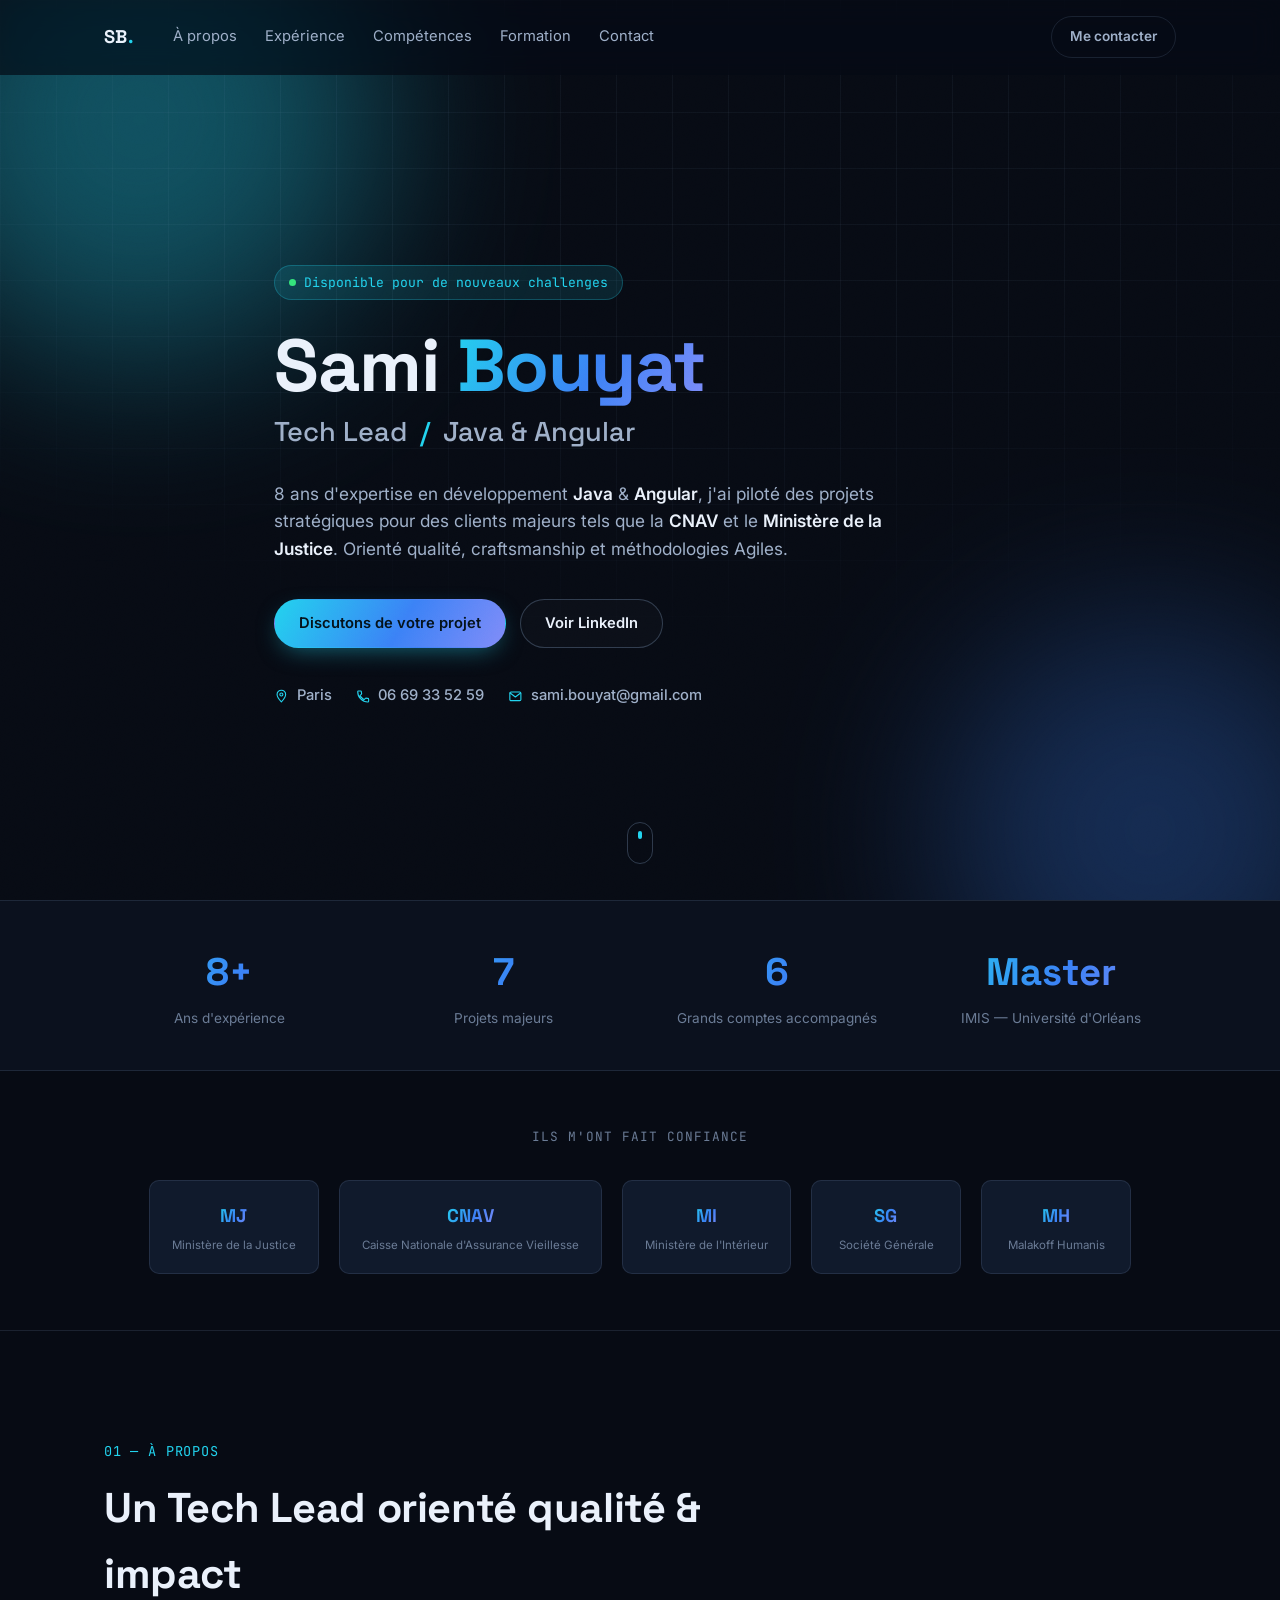
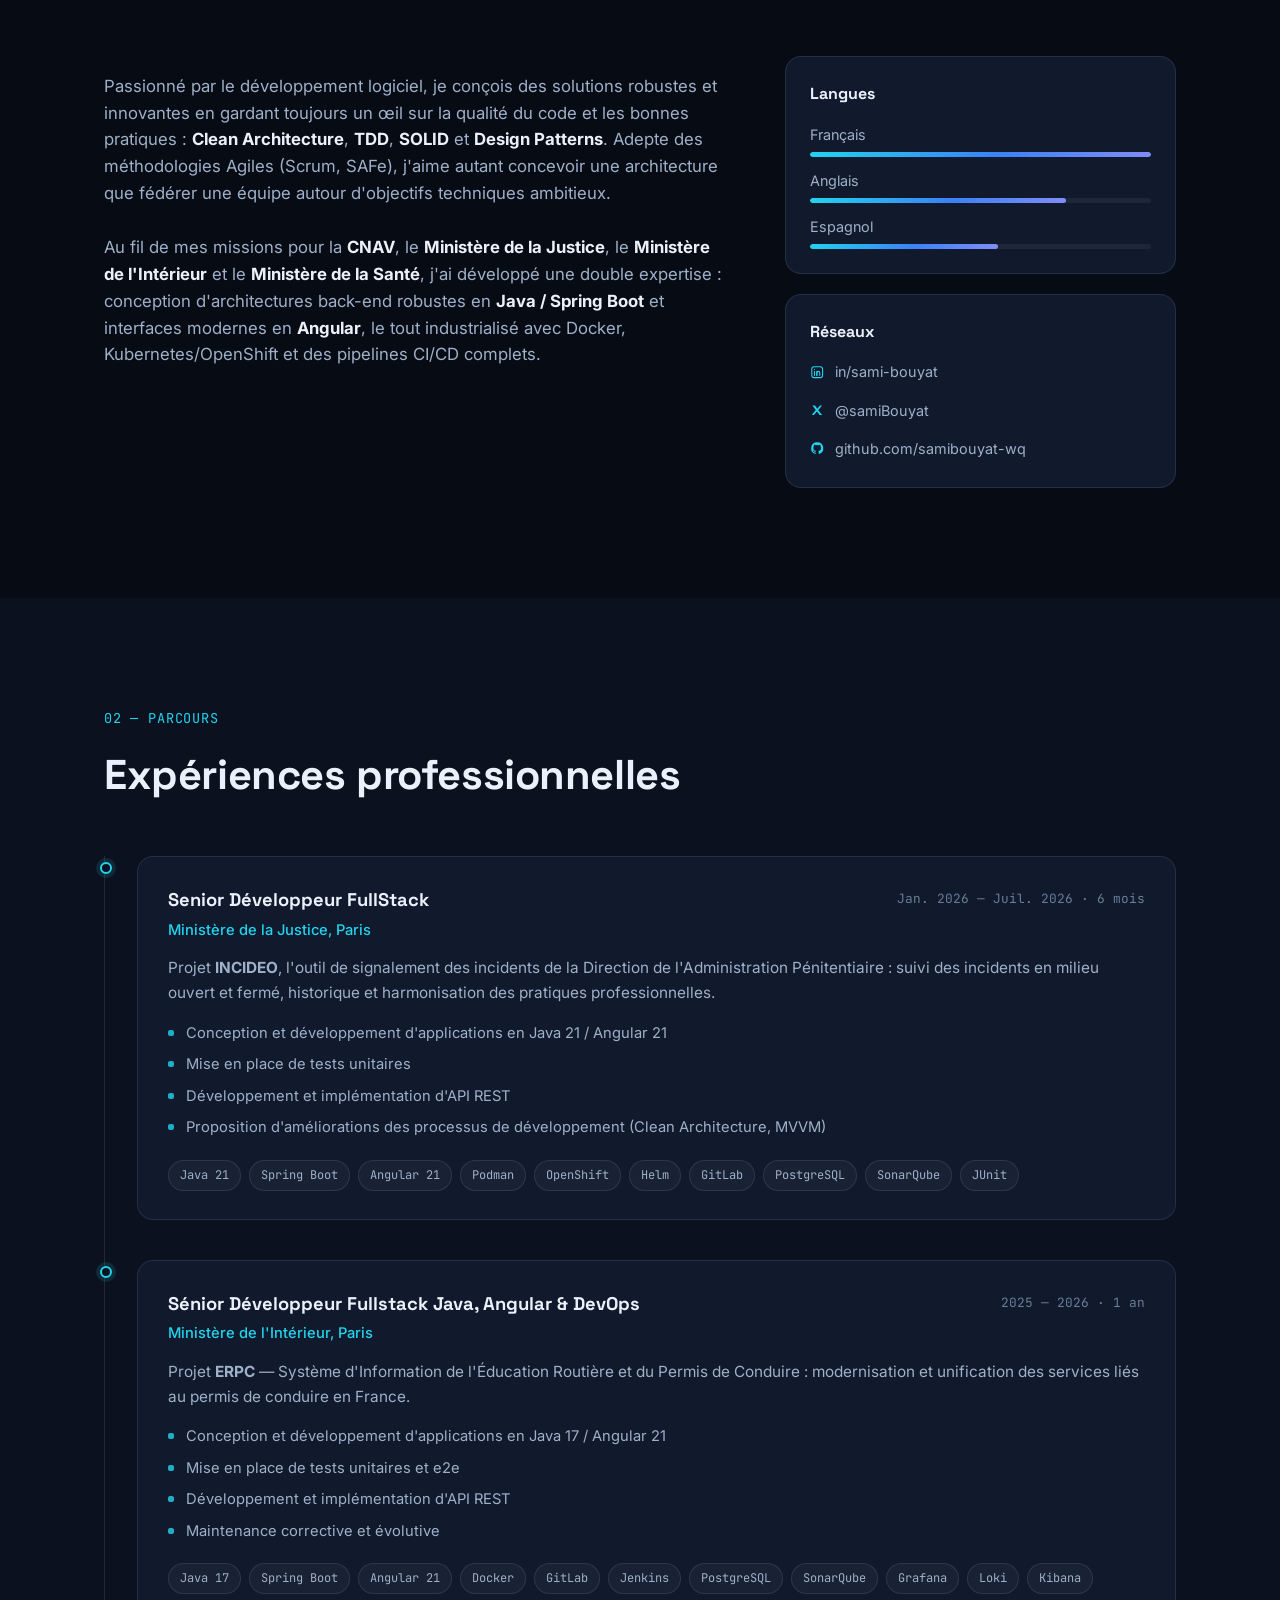
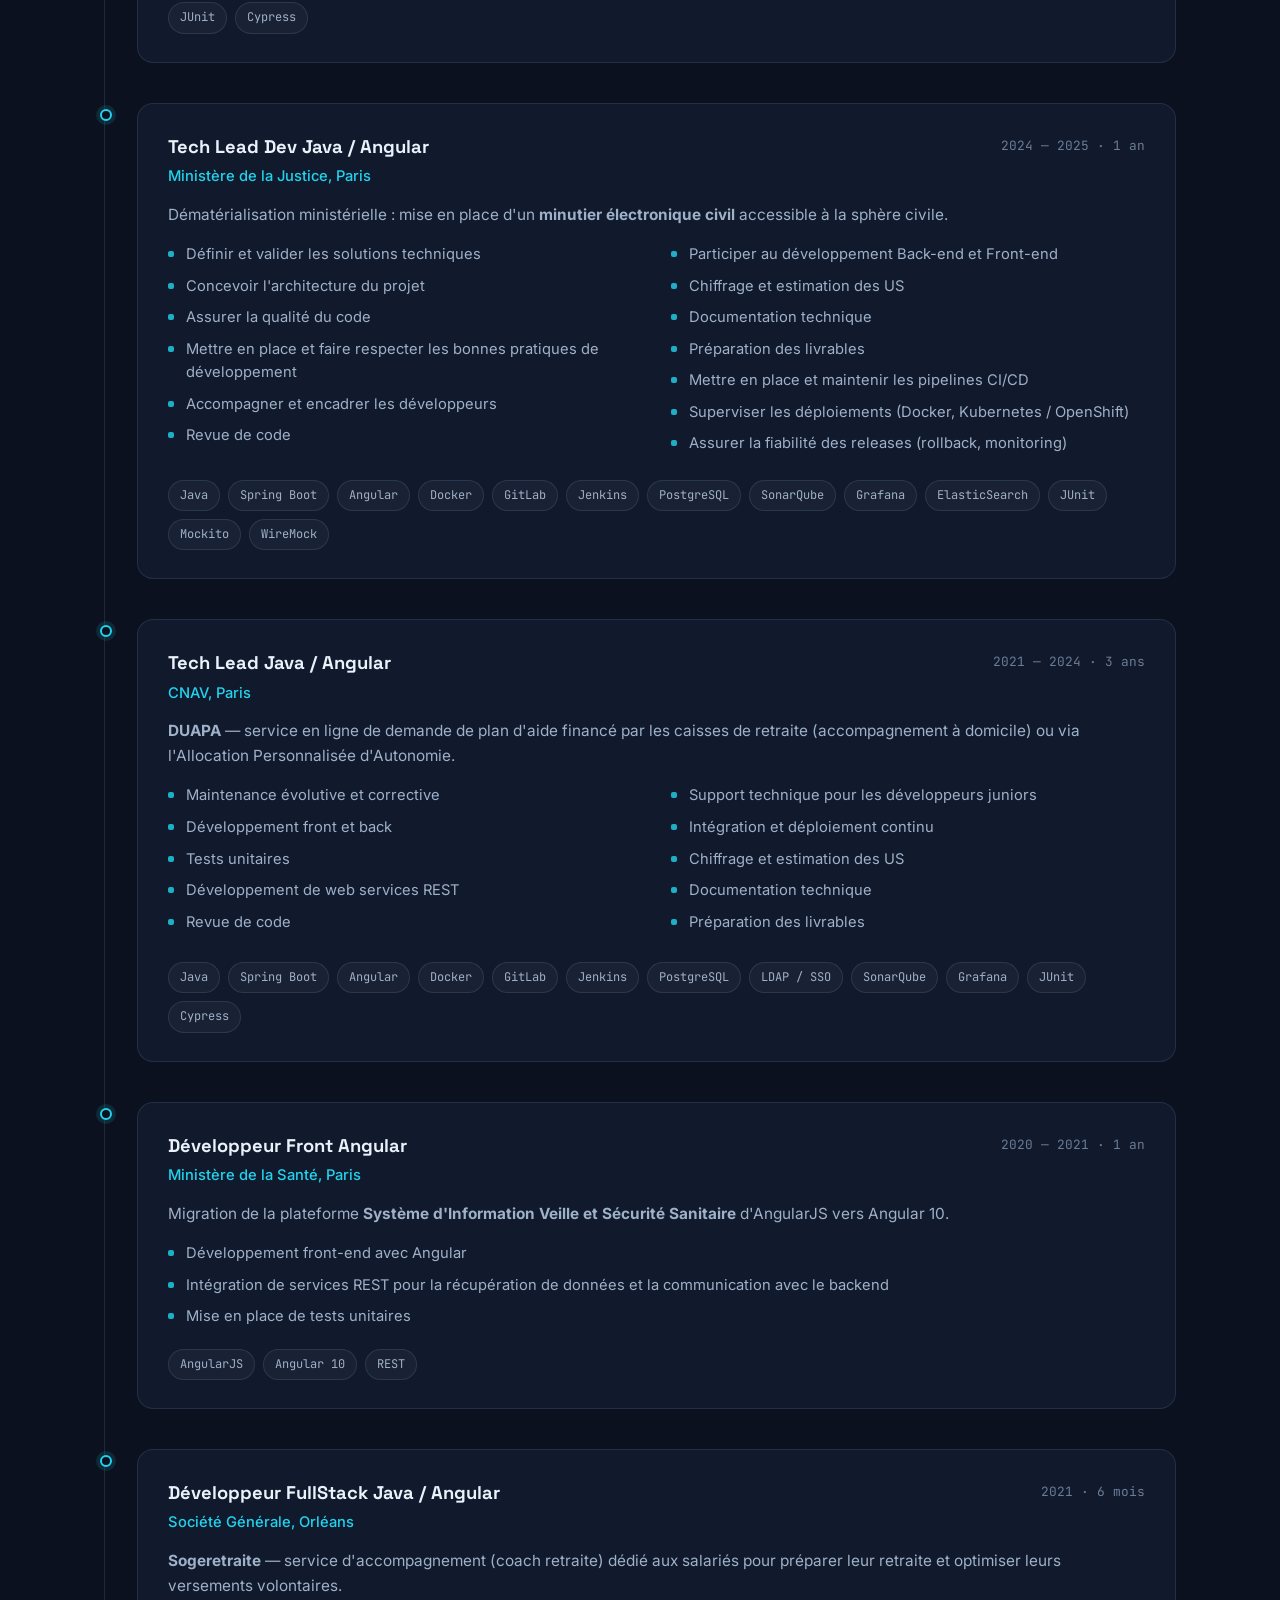
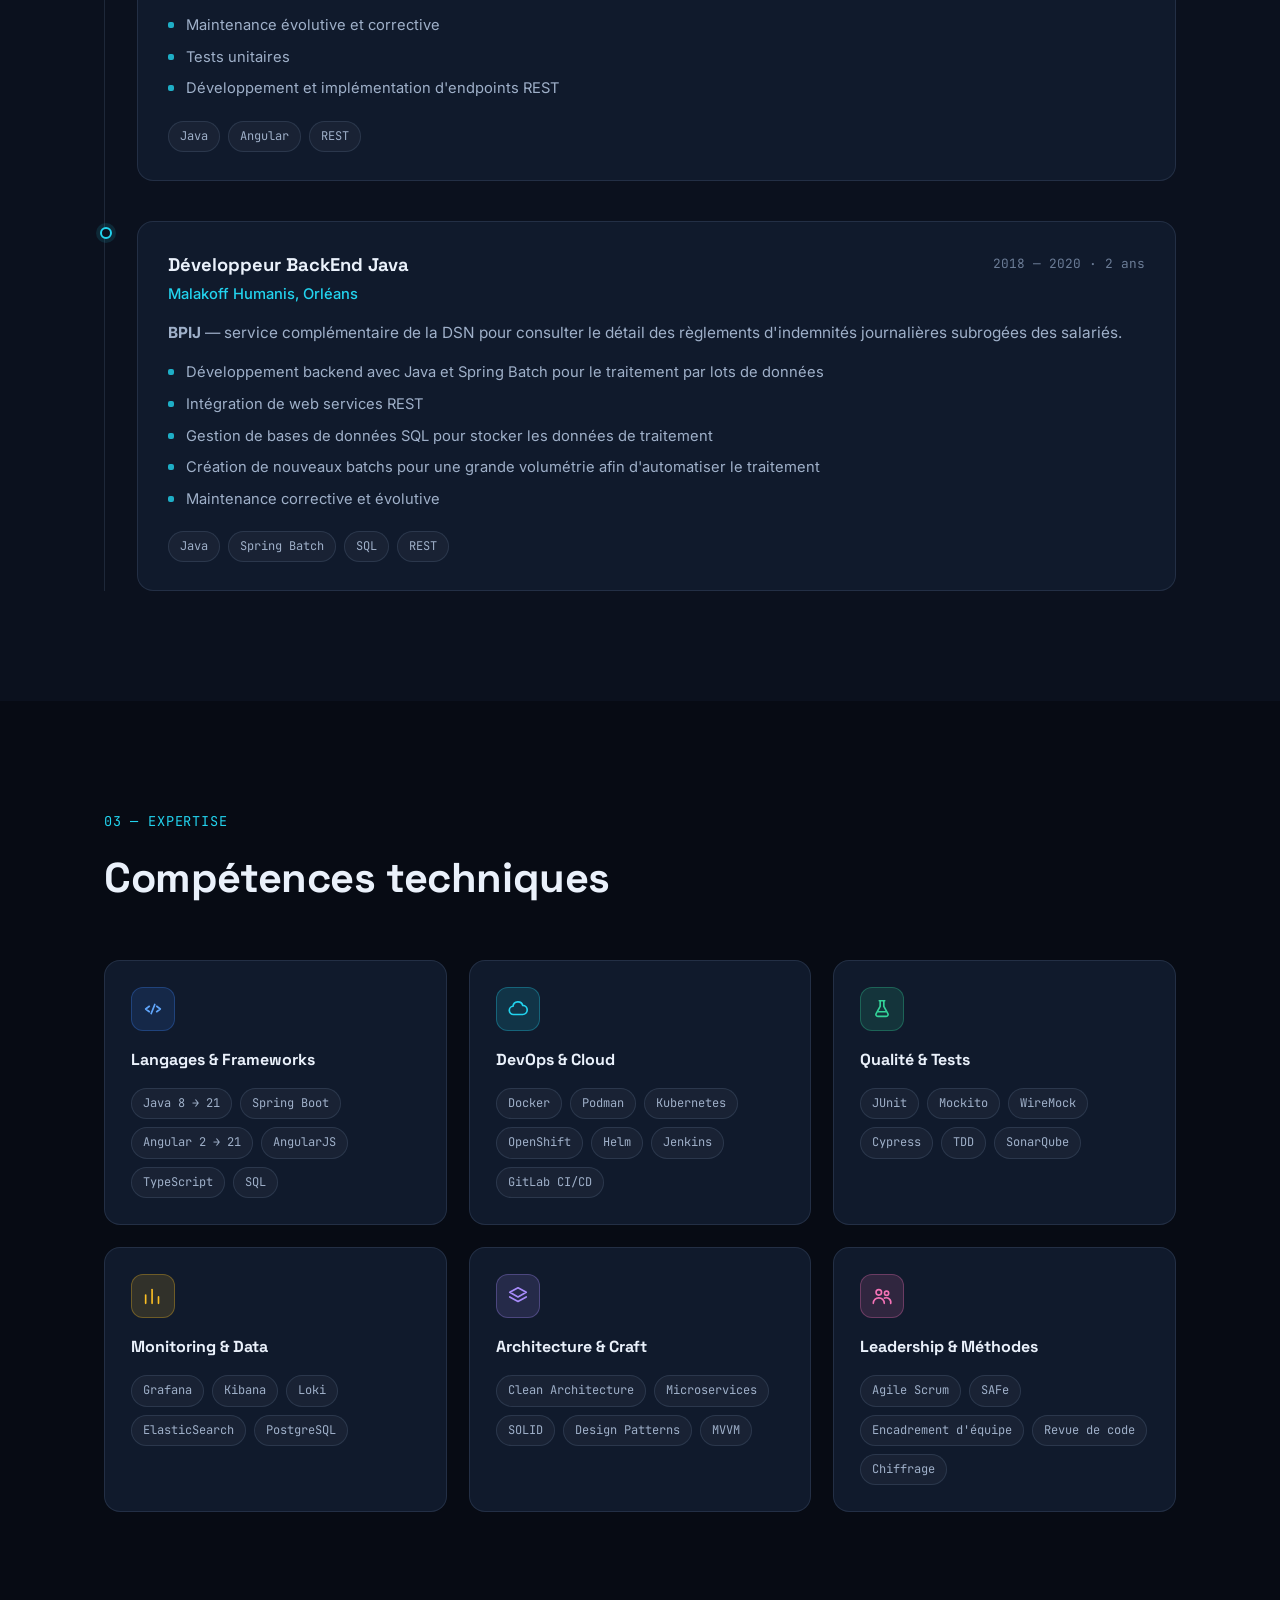
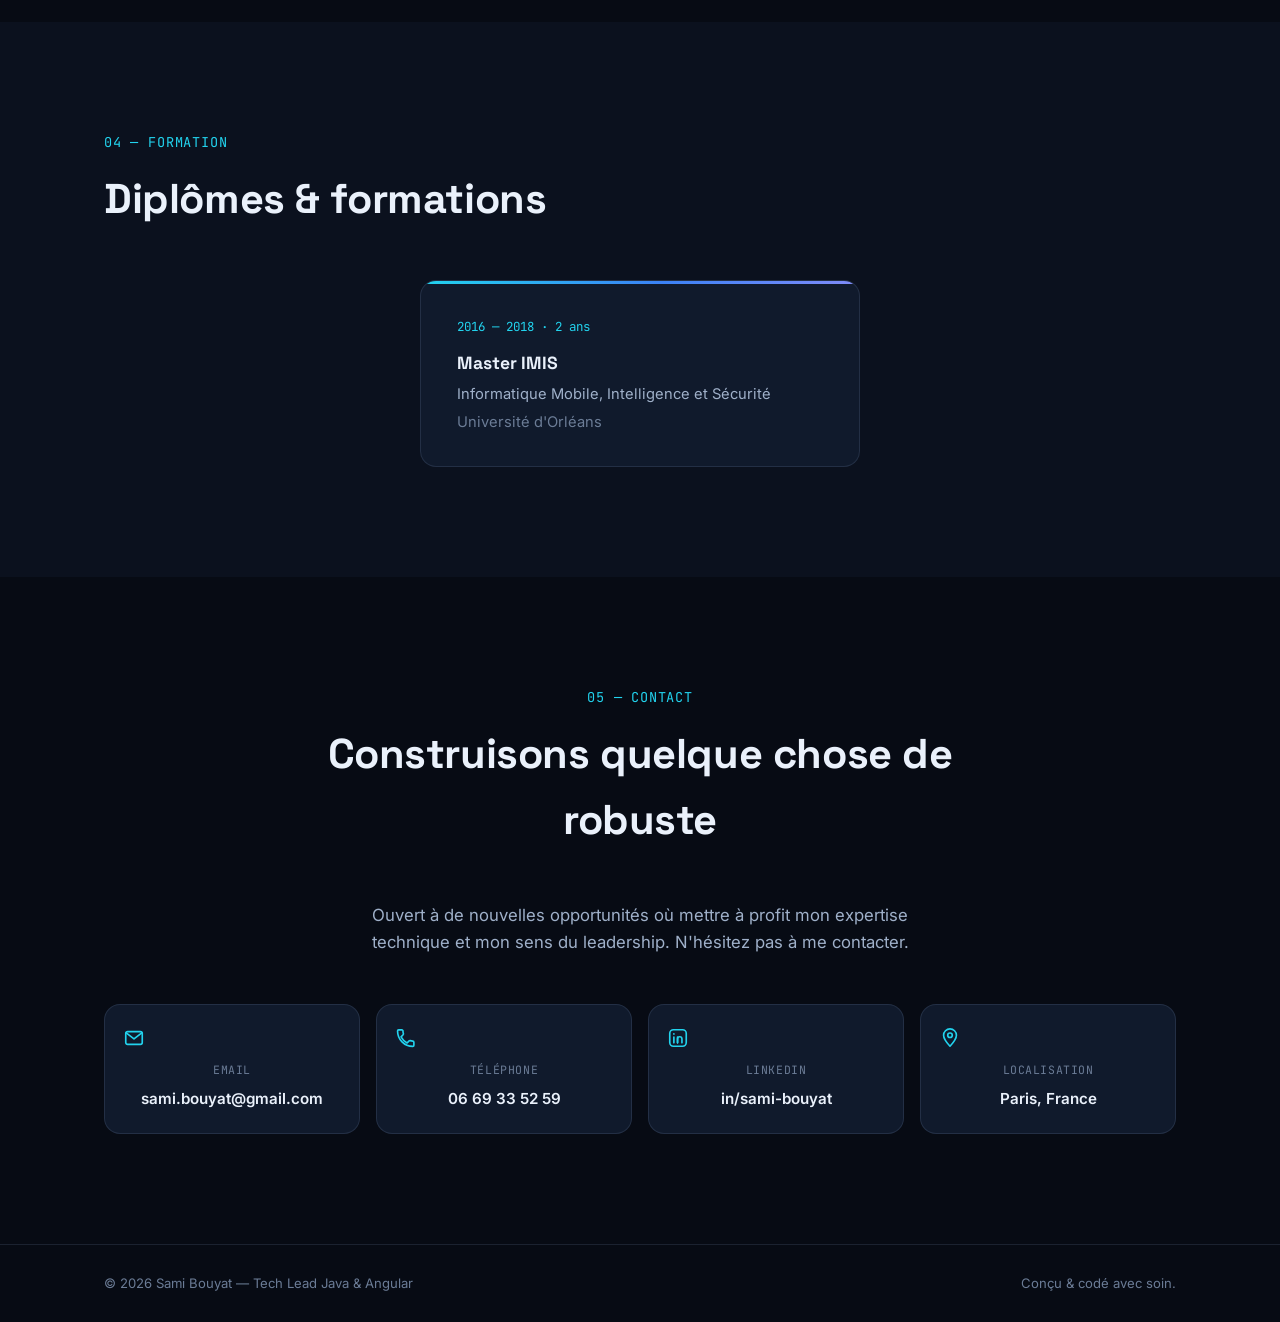
==== commit 7938bfcb: "Complète les réalisations du CV, remplace les emojis par des icônes SVG colorées - Reprend l'intégra" ====
--- a/index.html
+++ b/index.html
@@ -19,6 +19,45 @@
 </head>
 <body>
 
+<svg style="display:none" aria-hidden="true">
+  <symbol id="i-pin" viewBox="0 0 24 24" fill="none" stroke="currentColor" stroke-width="1.8" stroke-linecap="round" stroke-linejoin="round">
+    <path d="M12 21s7-7.5 7-12a7 7 0 1 0-14 0c0 4.5 7 12 7 12z"/><circle cx="12" cy="9" r="2.5"/>
+  </symbol>
+  <symbol id="i-phone" viewBox="0 0 24 24" fill="none" stroke="currentColor" stroke-width="1.8" stroke-linecap="round" stroke-linejoin="round">
+    <path d="M6.6 10.8a15.9 15.9 0 0 0 6.6 6.6l2.2-2.2a1.2 1.2 0 0 1 1.2-.3c.9.28 1.86.44 2.8.45.66 0 1.2.54 1.2 1.2V20a1.2 1.2 0 0 1-1.2 1.2A16.8 16.8 0 0 1 2.8 4.4 1.2 1.2 0 0 1 4 3.2h3.5a1.2 1.2 0 0 1 1.2 1.2c.01.94.17 1.9.45 2.8a1.2 1.2 0 0 1-.3 1.2z"/>
+  </symbol>
+  <symbol id="i-mail" viewBox="0 0 24 24" fill="none" stroke="currentColor" stroke-width="1.8" stroke-linecap="round" stroke-linejoin="round">
+    <rect x="3" y="5" width="18" height="14" rx="2"/><path d="M3.5 6.5 12 13l8.5-6.5"/>
+  </symbol>
+  <symbol id="i-linkedin" viewBox="0 0 24 24" fill="none" stroke="currentColor" stroke-width="1.8" stroke-linecap="round" stroke-linejoin="round">
+    <rect x="3" y="3" width="18" height="18" rx="4"/><circle cx="7.5" cy="7.5" r="1" fill="currentColor" stroke="none"/><path d="M7.5 11v6.3"/><path d="M11.5 17.3V13a2.4 2.4 0 0 1 4.8 0v4.3"/><path d="M11.5 11v6.3"/>
+  </symbol>
+  <symbol id="i-github" viewBox="0 0 24 24" fill="currentColor" stroke="none">
+    <path d="M12 2a10 10 0 0 0-3.16 19.5c.5.09.68-.22.68-.48v-1.7c-2.78.6-3.37-1.34-3.37-1.34-.46-1.15-1.11-1.46-1.11-1.46-.9-.62.07-.6.07-.6 1 .07 1.53 1.03 1.53 1.03.9 1.52 2.34 1.08 2.91.83.09-.65.35-1.08.63-1.33-2.22-.25-4.56-1.11-4.56-4.94 0-1.09.39-1.98 1.03-2.68-.1-.25-.45-1.27.1-2.65 0 0 .84-.27 2.75 1.02a9.5 9.5 0 0 1 5 0c1.91-1.3 2.75-1.02 2.75-1.02.55 1.38.2 2.4.1 2.65.64.7 1.03 1.59 1.03 2.68 0 3.84-2.34 4.68-4.57 4.93.36.31.68.92.68 1.85v2.75c0 .26.18.58.69.48A10 10 0 0 0 12 2z"/>
+  </symbol>
+  <symbol id="i-x" viewBox="0 0 24 24" fill="currentColor" stroke="none">
+    <path d="M4 4h4.2l4 5.5L16.6 4H20l-6.3 8.1L20.3 20H16l-4.4-6-5 6H3l6.7-8.4z"/>
+  </symbol>
+  <symbol id="i-code" viewBox="0 0 24 24" fill="none" stroke="currentColor" stroke-width="1.8" stroke-linecap="round" stroke-linejoin="round">
+    <path d="M8 9 4 12l4 3"/><path d="M16 9l4 3-4 3"/><path d="m14 7-4 10"/>
+  </symbol>
+  <symbol id="i-cloud" viewBox="0 0 24 24" fill="none" stroke="currentColor" stroke-width="1.8" stroke-linecap="round" stroke-linejoin="round">
+    <path d="M7 18a4.5 4.5 0 0 1-.5-8.97A5.5 5.5 0 0 1 17.2 8.1 4 4 0 0 1 17 18H7z"/>
+  </symbol>
+  <symbol id="i-flask" viewBox="0 0 24 24" fill="none" stroke="currentColor" stroke-width="1.8" stroke-linecap="round" stroke-linejoin="round">
+    <path d="M9 3h6"/><path d="M10 3v6.2L5.6 17a2 2 0 0 0 1.7 3h9.4a2 2 0 0 0 1.7-3L14 9.2V3"/><path d="M8 15h8"/>
+  </symbol>
+  <symbol id="i-chart" viewBox="0 0 24 24" fill="none" stroke="currentColor" stroke-width="1.8" stroke-linecap="round" stroke-linejoin="round">
+    <path d="M4 20V11"/><path d="M11 20V5"/><path d="M18 20v-7"/>
+  </symbol>
+  <symbol id="i-layers" viewBox="0 0 24 24" fill="none" stroke="currentColor" stroke-width="1.8" stroke-linecap="round" stroke-linejoin="round">
+    <path d="m12 3 9 5-9 5-9-5 9-5z"/><path d="m3 13 9 5 9-5"/>
+  </symbol>
+  <symbol id="i-users" viewBox="0 0 24 24" fill="none" stroke="currentColor" stroke-width="1.8" stroke-linecap="round" stroke-linejoin="round">
+    <circle cx="8.5" cy="8" r="3"/><path d="M2.5 20a6 6 0 0 1 12 0"/><circle cx="17" cy="9" r="2.3"/><path d="M14.7 14.3A5 5 0 0 1 21.5 20"/>
+  </symbol>
+</svg>
+
 <div class="noise-overlay" aria-hidden="true"></div>
 
 <header class="nav" id="nav">
@@ -61,13 +100,13 @@
         <strong>Ministère de la Justice</strong>. Orienté qualité, craftsmanship et méthodologies Agiles.
       </p>
       <div class="hero-actions reveal">
-        <a href="mailto:sami.bouyat@gmail.com" class="btn btn-primary">Discutons de votre projet</a>
+        <a href="#contact" class="btn btn-primary">Discutons de votre projet</a>
         <a href="https://linkedin.com/in/sami-bouyat" target="_blank" rel="noopener" class="btn btn-outline">Voir LinkedIn</a>
       </div>
       <div class="hero-meta reveal">
-        <span>📍 Paris</span>
-        <span>✆ 06 69 33 52 59</span>
-        <span>✉ sami.bouyat@gmail.com</span>
+        <span><svg class="icon"><use href="#i-pin"/></svg> Paris</span>
+        <span><svg class="icon"><use href="#i-phone"/></svg> 06 69 33 52 59</span>
+        <span><svg class="icon"><use href="#i-mail"/></svg> sami.bouyat@gmail.com</span>
       </div>
     </div>
     <a href="#about" class="scroll-cue" aria-label="Défiler vers le bas"><span></span></a>
@@ -143,9 +182,9 @@
           <div class="info-card">
             <h3>Réseaux</h3>
             <ul class="social-list">
-              <li><a href="https://linkedin.com/in/sami-bouyat" target="_blank" rel="noopener">in/sami-bouyat</a></li>
-              <li><a href="https://twitter.com/samiBouyat" target="_blank" rel="noopener">@samiBouyat</a></li>
-              <li><a href="https://github.com/samibouyat-wq" target="_blank" rel="noopener">github.com/samibouyat-wq</a></li>
+              <li><a href="https://linkedin.com/in/sami-bouyat" target="_blank" rel="noopener"><svg class="icon"><use href="#i-linkedin"/></svg> in/sami-bouyat</a></li>
+              <li><a href="https://twitter.com/samiBouyat" target="_blank" rel="noopener"><svg class="icon"><use href="#i-x"/></svg> @samiBouyat</a></li>
+              <li><a href="https://github.com/samibouyat-wq" target="_blank" rel="noopener"><svg class="icon"><use href="#i-github"/></svg> github.com/samibouyat-wq</a></li>
             </ul>
           </div>
         </div>
@@ -178,13 +217,14 @@
             </p>
             <ul class="tl-bullets">
               <li>Conception et développement d'applications en Java 21 / Angular 21</li>
-              <li>Clean Architecture, TDD et Design Patterns</li>
-              <li>Mise en place de tests unitaires &amp; API REST</li>
+              <li>Mise en place de tests unitaires</li>
+              <li>Développement et implémentation d'API REST</li>
+              <li>Proposition d'améliorations des processus de développement (Clean Architecture, MVVM)</li>
             </ul>
             <div class="tag-row">
               <span class="tag">Java 21</span><span class="tag">Spring Boot</span><span class="tag">Angular 21</span>
               <span class="tag">Podman</span><span class="tag">OpenShift</span><span class="tag">Helm</span>
-              <span class="tag">PostgreSQL</span><span class="tag">SonarQube</span>
+              <span class="tag">GitLab</span><span class="tag">PostgreSQL</span><span class="tag">SonarQube</span><span class="tag">JUnit</span>
             </div>
           </div>
         </article>
@@ -204,14 +244,16 @@
               modernisation et unification des services liés au permis de conduire en France.
             </p>
             <ul class="tl-bullets">
-              <li>Architecture microservices &amp; Clean Architecture</li>
-              <li>Tests unitaires et e2e (JUnit, Cypress)</li>
-              <li>Maintenance corrective et évolutive, API REST</li>
+              <li>Conception et développement d'applications en Java 17 / Angular 21</li>
+              <li>Mise en place de tests unitaires et e2e</li>
+              <li>Développement et implémentation d'API REST</li>
+              <li>Maintenance corrective et évolutive</li>
             </ul>
             <div class="tag-row">
               <span class="tag">Java 17</span><span class="tag">Spring Boot</span><span class="tag">Angular 21</span>
-              <span class="tag">Docker</span><span class="tag">Jenkins</span><span class="tag">Grafana</span>
-              <span class="tag">Kibana</span><span class="tag">Cypress</span>
+              <span class="tag">Docker</span><span class="tag">GitLab</span><span class="tag">Jenkins</span><span class="tag">PostgreSQL</span>
+              <span class="tag">SonarQube</span><span class="tag">Grafana</span><span class="tag">Loki</span><span class="tag">Kibana</span>
+              <span class="tag">JUnit</span><span class="tag">Cypress</span>
             </div>
           </div>
         </article>
@@ -230,16 +272,26 @@
               Dématérialisation ministérielle : mise en place d'un <strong>minutier électronique civil</strong>
               accessible à la sphère civile.
             </p>
-            <ul class="tl-bullets">
-              <li>Définition et validation des solutions techniques, conception d'architecture</li>
-              <li>Encadrement et accompagnement des développeurs, revues de code</li>
-              <li>Mise en place et supervision des pipelines CI/CD, déploiements Docker / Kubernetes / OpenShift</li>
-              <li>Chiffrage, documentation technique et préparation des livrables</li>
+            <ul class="tl-bullets tl-bullets-wide">
+              <li>Définir et valider les solutions techniques</li>
+              <li>Concevoir l'architecture du projet</li>
+              <li>Assurer la qualité du code</li>
+              <li>Mettre en place et faire respecter les bonnes pratiques de développement</li>
+              <li>Accompagner et encadrer les développeurs</li>
+              <li>Revue de code</li>
+              <li>Participer au développement Back-end et Front-end</li>
+              <li>Chiffrage et estimation des US</li>
+              <li>Documentation technique</li>
+              <li>Préparation des livrables</li>
+              <li>Mettre en place et maintenir les pipelines CI/CD</li>
+              <li>Superviser les déploiements (Docker, Kubernetes / OpenShift)</li>
+              <li>Assurer la fiabilité des releases (rollback, monitoring)</li>
             </ul>
             <div class="tag-row">
               <span class="tag">Java</span><span class="tag">Spring Boot</span><span class="tag">Angular</span>
-              <span class="tag">Docker</span><span class="tag">Jenkins</span><span class="tag">ElasticSearch</span>
-              <span class="tag">Mockito</span><span class="tag">WireMock</span>
+              <span class="tag">Docker</span><span class="tag">GitLab</span><span class="tag">Jenkins</span><span class="tag">PostgreSQL</span>
+              <span class="tag">SonarQube</span><span class="tag">Grafana</span><span class="tag">ElasticSearch</span>
+              <span class="tag">JUnit</span><span class="tag">Mockito</span><span class="tag">WireMock</span>
             </div>
           </div>
         </article>
@@ -258,16 +310,23 @@
               <strong>DUAPA</strong> — service en ligne de demande de plan d'aide financé par les caisses de retraite
               (accompagnement à domicile) ou via l'Allocation Personnalisée d'Autonomie.
             </p>
-            <ul class="tl-bullets">
-              <li>Application des principes SOLID, Design Patterns et TDD</li>
-              <li>Développement front &amp; back, web services REST</li>
-              <li>Support technique aux développeurs juniors, revues de code</li>
+            <ul class="tl-bullets tl-bullets-wide">
+              <li>Maintenance évolutive et corrective</li>
+              <li>Développement front et back</li>
+              <li>Tests unitaires</li>
+              <li>Développement de web services REST</li>
+              <li>Revue de code</li>
+              <li>Support technique pour les développeurs juniors</li>
               <li>Intégration et déploiement continu</li>
+              <li>Chiffrage et estimation des US</li>
+              <li>Documentation technique</li>
+              <li>Préparation des livrables</li>
             </ul>
             <div class="tag-row">
               <span class="tag">Java</span><span class="tag">Spring Boot</span><span class="tag">Angular</span>
-              <span class="tag">Docker</span><span class="tag">LDAP / SSO</span><span class="tag">Cypress</span>
-              <span class="tag">Grafana</span>
+              <span class="tag">Docker</span><span class="tag">GitLab</span><span class="tag">Jenkins</span><span class="tag">PostgreSQL</span>
+              <span class="tag">LDAP / SSO</span><span class="tag">SonarQube</span><span class="tag">Grafana</span>
+              <span class="tag">JUnit</span><span class="tag">Cypress</span>
             </div>
           </div>
         </article>
@@ -288,7 +347,7 @@
             </p>
             <ul class="tl-bullets">
               <li>Développement front-end avec Angular</li>
-              <li>Intégration de services REST</li>
+              <li>Intégration de services REST pour la récupération de données et la communication avec le backend</li>
               <li>Mise en place de tests unitaires</li>
             </ul>
             <div class="tag-row"><span class="tag">AngularJS</span><span class="tag">Angular 10</span><span class="tag">REST</span></div>
@@ -333,9 +392,10 @@
               d'indemnités journalières subrogées des salariés.
             </p>
             <ul class="tl-bullets">
-              <li>Développement backend Java &amp; Spring Batch pour le traitement par lots</li>
+              <li>Développement backend avec Java et Spring Batch pour le traitement par lots de données</li>
               <li>Intégration de web services REST</li>
-              <li>Création de nouveaux batchs pour automatiser le traitement de gros volumes</li>
+              <li>Gestion de bases de données SQL pour stocker les données de traitement</li>
+              <li>Création de nouveaux batchs pour une grande volumétrie afin d'automatiser le traitement</li>
               <li>Maintenance corrective et évolutive</li>
             </ul>
             <div class="tag-row"><span class="tag">Java</span><span class="tag">Spring Batch</span><span class="tag">SQL</span><span class="tag">REST</span></div>
@@ -354,7 +414,7 @@
 
       <div class="skills-grid">
         <div class="skill-card reveal">
-          <div class="skill-icon">⚙️</div>
+          <div class="skill-icon-badge badge-blue"><svg class="icon"><use href="#i-code"/></svg></div>
           <h3>Langages &amp; Frameworks</h3>
           <div class="tag-row">
             <span class="tag">Java 8 → 21</span><span class="tag">Spring Boot</span><span class="tag">Angular 2 → 21</span>
@@ -362,7 +422,7 @@
           </div>
         </div>
         <div class="skill-card reveal">
-          <div class="skill-icon">☁️</div>
+          <div class="skill-icon-badge badge-cyan"><svg class="icon"><use href="#i-cloud"/></svg></div>
           <h3>DevOps &amp; Cloud</h3>
           <div class="tag-row">
             <span class="tag">Docker</span><span class="tag">Podman</span><span class="tag">Kubernetes</span>
@@ -371,7 +431,7 @@
           </div>
         </div>
         <div class="skill-card reveal">
-          <div class="skill-icon">🧪</div>
+          <div class="skill-icon-badge badge-green"><svg class="icon"><use href="#i-flask"/></svg></div>
           <h3>Qualité &amp; Tests</h3>
           <div class="tag-row">
             <span class="tag">JUnit</span><span class="tag">Mockito</span><span class="tag">WireMock</span>
@@ -379,7 +439,7 @@
           </div>
         </div>
         <div class="skill-card reveal">
-          <div class="skill-icon">📊</div>
+          <div class="skill-icon-badge badge-amber"><svg class="icon"><use href="#i-chart"/></svg></div>
           <h3>Monitoring &amp; Data</h3>
           <div class="tag-row">
             <span class="tag">Grafana</span><span class="tag">Kibana</span><span class="tag">Loki</span>
@@ -387,7 +447,7 @@
           </div>
         </div>
         <div class="skill-card reveal">
-          <div class="skill-icon">🏗️</div>
+          <div class="skill-icon-badge badge-purple"><svg class="icon"><use href="#i-layers"/></svg></div>
           <h3>Architecture &amp; Craft</h3>
           <div class="tag-row">
             <span class="tag">Clean Architecture</span><span class="tag">Microservices</span>
@@ -395,7 +455,7 @@
           </div>
         </div>
         <div class="skill-card reveal">
-          <div class="skill-icon">🤝</div>
+          <div class="skill-icon-badge badge-pink"><svg class="icon"><use href="#i-users"/></svg></div>
           <h3>Leadership &amp; Méthodes</h3>
           <div class="tag-row">
             <span class="tag">Agile Scrum</span><span class="tag">SAFe</span><span class="tag">Encadrement d'équipe</span>
@@ -434,18 +494,22 @@
       </p>
       <div class="contact-cards reveal">
         <a href="mailto:sami.bouyat@gmail.com" class="contact-card">
+          <svg class="icon icon-lg"><use href="#i-mail"/></svg>
           <span class="contact-label">Email</span>
           <span class="contact-value">sami.bouyat@gmail.com</span>
         </a>
         <a href="tel:+33669335259" class="contact-card">
+          <svg class="icon icon-lg"><use href="#i-phone"/></svg>
           <span class="contact-label">Téléphone</span>
           <span class="contact-value">06 69 33 52 59</span>
         </a>
         <a href="https://linkedin.com/in/sami-bouyat" target="_blank" rel="noopener" class="contact-card">
+          <svg class="icon icon-lg"><use href="#i-linkedin"/></svg>
           <span class="contact-label">LinkedIn</span>
           <span class="contact-value">in/sami-bouyat</span>
         </a>
         <span class="contact-card contact-card-static">
+          <svg class="icon icon-lg"><use href="#i-pin"/></svg>
           <span class="contact-label">Localisation</span>
           <span class="contact-value">Paris, France</span>
         </span>
--- a/css/style.css
+++ b/css/style.css
@@ -39,6 +39,14 @@
 a { color: inherit; text-decoration: none; }
 ul { list-style: none; margin: 0; padding: 0; }
 
+.icon {
+  width: 1em;
+  height: 1em;
+  vertical-align: -0.15em;
+  flex-shrink: 0;
+}
+.icon-lg { width: 22px; height: 22px; }
+
 .container {
   width: 100%;
   max-width: var(--container);
@@ -268,6 +276,8 @@
   font-weight: 500;
   color: var(--text-dim);
 }
+.hero-meta span { display: inline-flex; align-items: center; gap: 8px; }
+.hero-meta .icon { color: var(--accent); }
 
 .scroll-cue {
   position: absolute;
@@ -417,12 +427,16 @@
 .lang-list li { display: flex; flex-direction: column; gap: 6px; font-size: 0.9rem; color: var(--text-dim); }
 .lang-bar { display: block; height: 5px; background: rgba(255,255,255,0.06); border-radius: 999px; overflow: hidden; }
 .lang-bar i { display: block; height: 100%; background: var(--gradient); border-radius: 999px; }
-.social-list { display: flex; flex-direction: column; gap: 10px; }
+.social-list { display: flex; flex-direction: column; gap: 12px; }
 .social-list a {
+  display: inline-flex;
+  align-items: center;
+  gap: 10px;
   font-size: 0.9rem;
   color: var(--text-dim);
   transition: color 0.2s ease;
 }
+.social-list a .icon { color: var(--accent); }
 .social-list a:hover { color: var(--accent); }
 
 /* ============ Timeline ============ */
@@ -493,6 +507,12 @@
   background: var(--accent);
   opacity: 0.8;
 }
+.tl-bullets-wide {
+  display: block;
+  column-count: 2;
+  column-gap: 28px;
+}
+.tl-bullets-wide li { break-inside: avoid; margin-bottom: 8px; }
 
 .tag-row { display: flex; flex-wrap: wrap; gap: 8px; }
 .tag {
@@ -518,9 +538,32 @@
   padding: 26px;
   transition: border-color 0.25s ease, transform 0.25s ease;
 }
-.skill-card:hover { border-color: var(--accent); transform: translateY(-3px); }
-.skill-icon { font-size: 1.6rem; margin-bottom: 14px; }
+.skill-card:hover { border-color: var(--border-strong); transform: translateY(-3px); }
 .skill-card h3 { font-family: var(--font-head); font-size: 1rem; margin: 0 0 16px; }
+
+.skill-icon-badge {
+  width: 44px;
+  height: 44px;
+  display: flex;
+  align-items: center;
+  justify-content: center;
+  border-radius: 12px;
+  margin-bottom: 16px;
+}
+.skill-icon-badge .icon { width: 22px; height: 22px; }
+.badge-blue   { background: rgba(59, 130, 246, 0.14); color: #60a5fa; border: 1px solid rgba(59, 130, 246, 0.3); }
+.badge-cyan   { background: rgba(34, 211, 238, 0.14); color: #22d3ee; border: 1px solid rgba(34, 211, 238, 0.3); }
+.badge-green  { background: rgba(52, 211, 153, 0.14); color: #34d399; border: 1px solid rgba(52, 211, 153, 0.3); }
+.badge-amber  { background: rgba(251, 191, 36, 0.14); color: #fbbf24; border: 1px solid rgba(251, 191, 36, 0.3); }
+.badge-purple { background: rgba(167, 139, 250, 0.14); color: #a78bfa; border: 1px solid rgba(167, 139, 250, 0.3); }
+.badge-pink   { background: rgba(244, 114, 182, 0.14); color: #f472b6; border: 1px solid rgba(244, 114, 182, 0.3); }
+
+.skill-card:has(.badge-blue):hover   { border-color: rgba(59, 130, 246, 0.5); }
+.skill-card:has(.badge-cyan):hover   { border-color: rgba(34, 211, 238, 0.5); }
+.skill-card:has(.badge-green):hover  { border-color: rgba(52, 211, 153, 0.5); }
+.skill-card:has(.badge-amber):hover  { border-color: rgba(251, 191, 36, 0.5); }
+.skill-card:has(.badge-purple):hover { border-color: rgba(167, 139, 250, 0.5); }
+.skill-card:has(.badge-pink):hover   { border-color: rgba(244, 114, 182, 0.5); }
 
 /* ============ Education ============ */
 .edu-grid {
@@ -575,6 +618,7 @@
 }
 .contact-card:hover { border-color: var(--accent); transform: translateY(-3px); }
 .contact-card-static:hover { transform: none; border-color: var(--border); }
+.contact-card .icon-lg { color: var(--accent); margin-bottom: 4px; }
 .contact-label {
   font-family: var(--font-mono);
   font-size: 0.72rem;
@@ -621,4 +665,5 @@
   .section { padding: 76px 0; }
   .hero { padding-top: 120px; }
   .tl-head { flex-direction: column; }
-}
+  .tl-bullets-wide { column-count: 1; }
+}
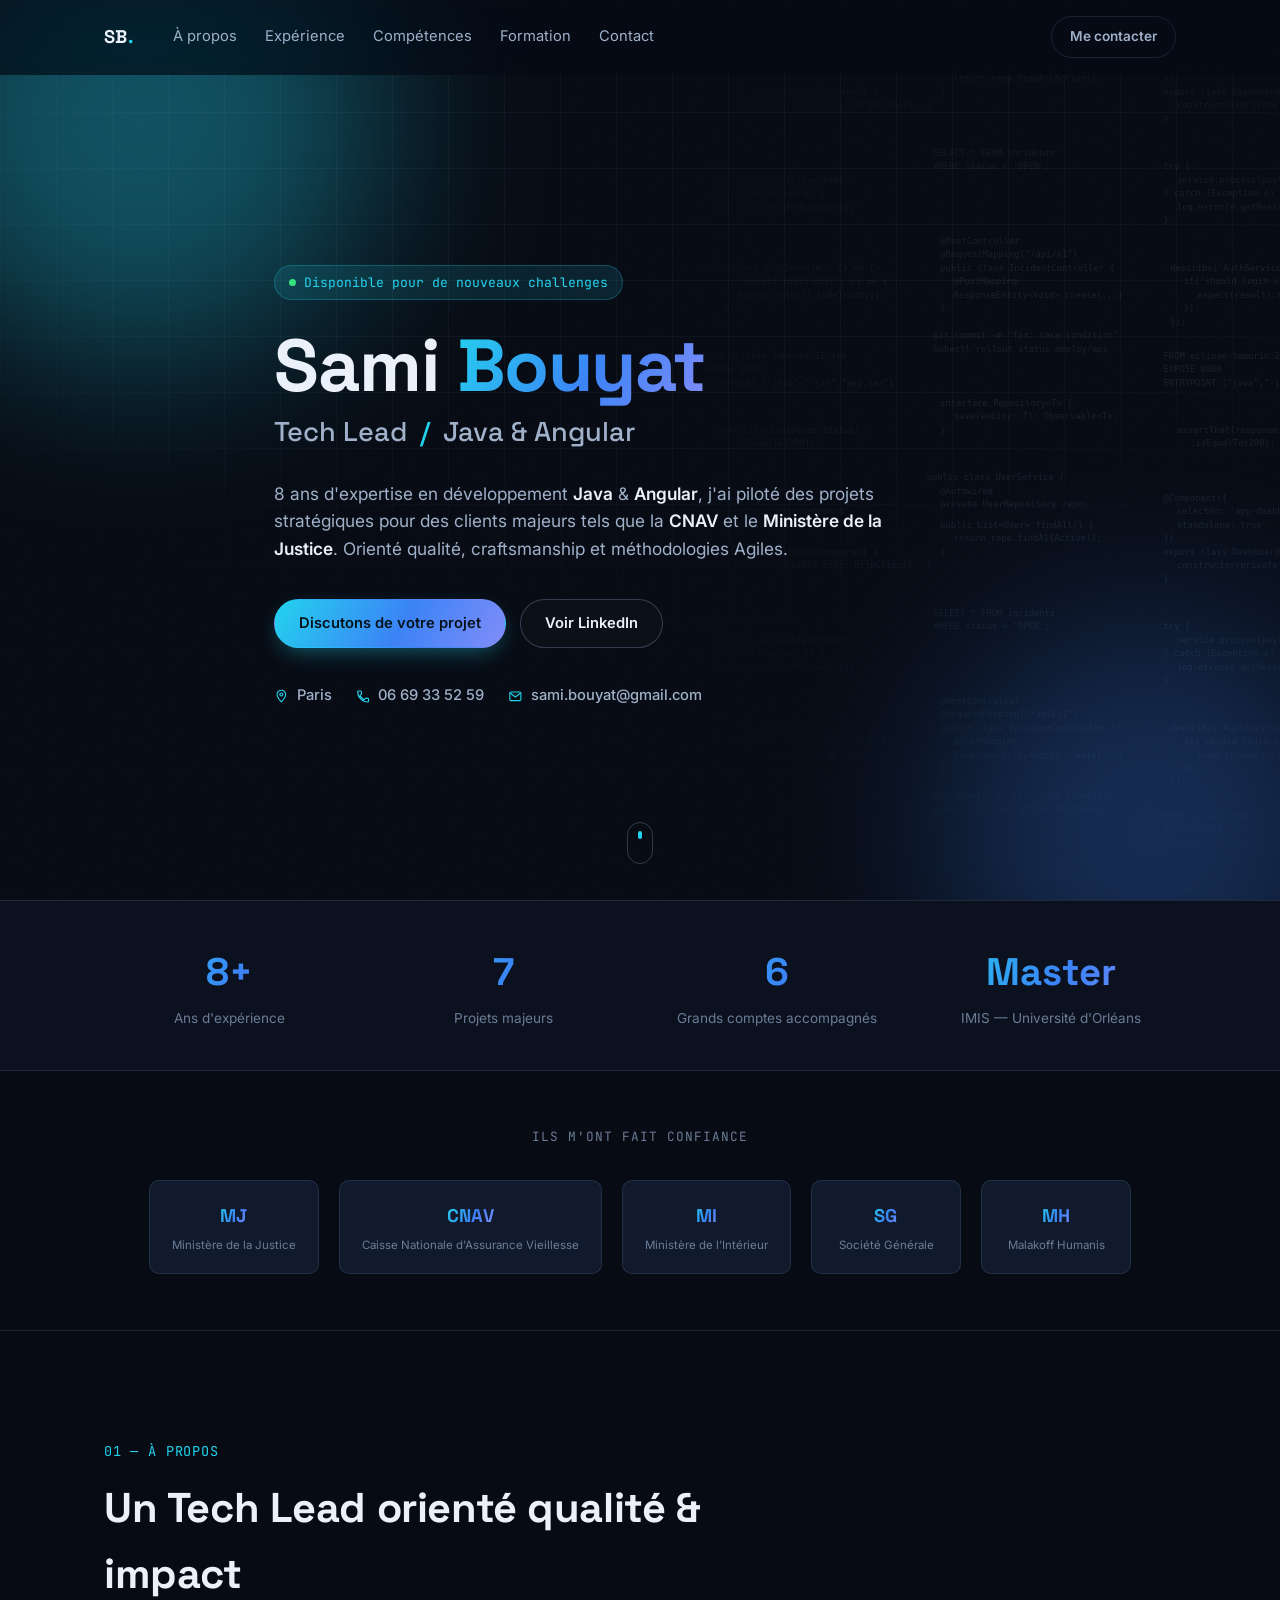
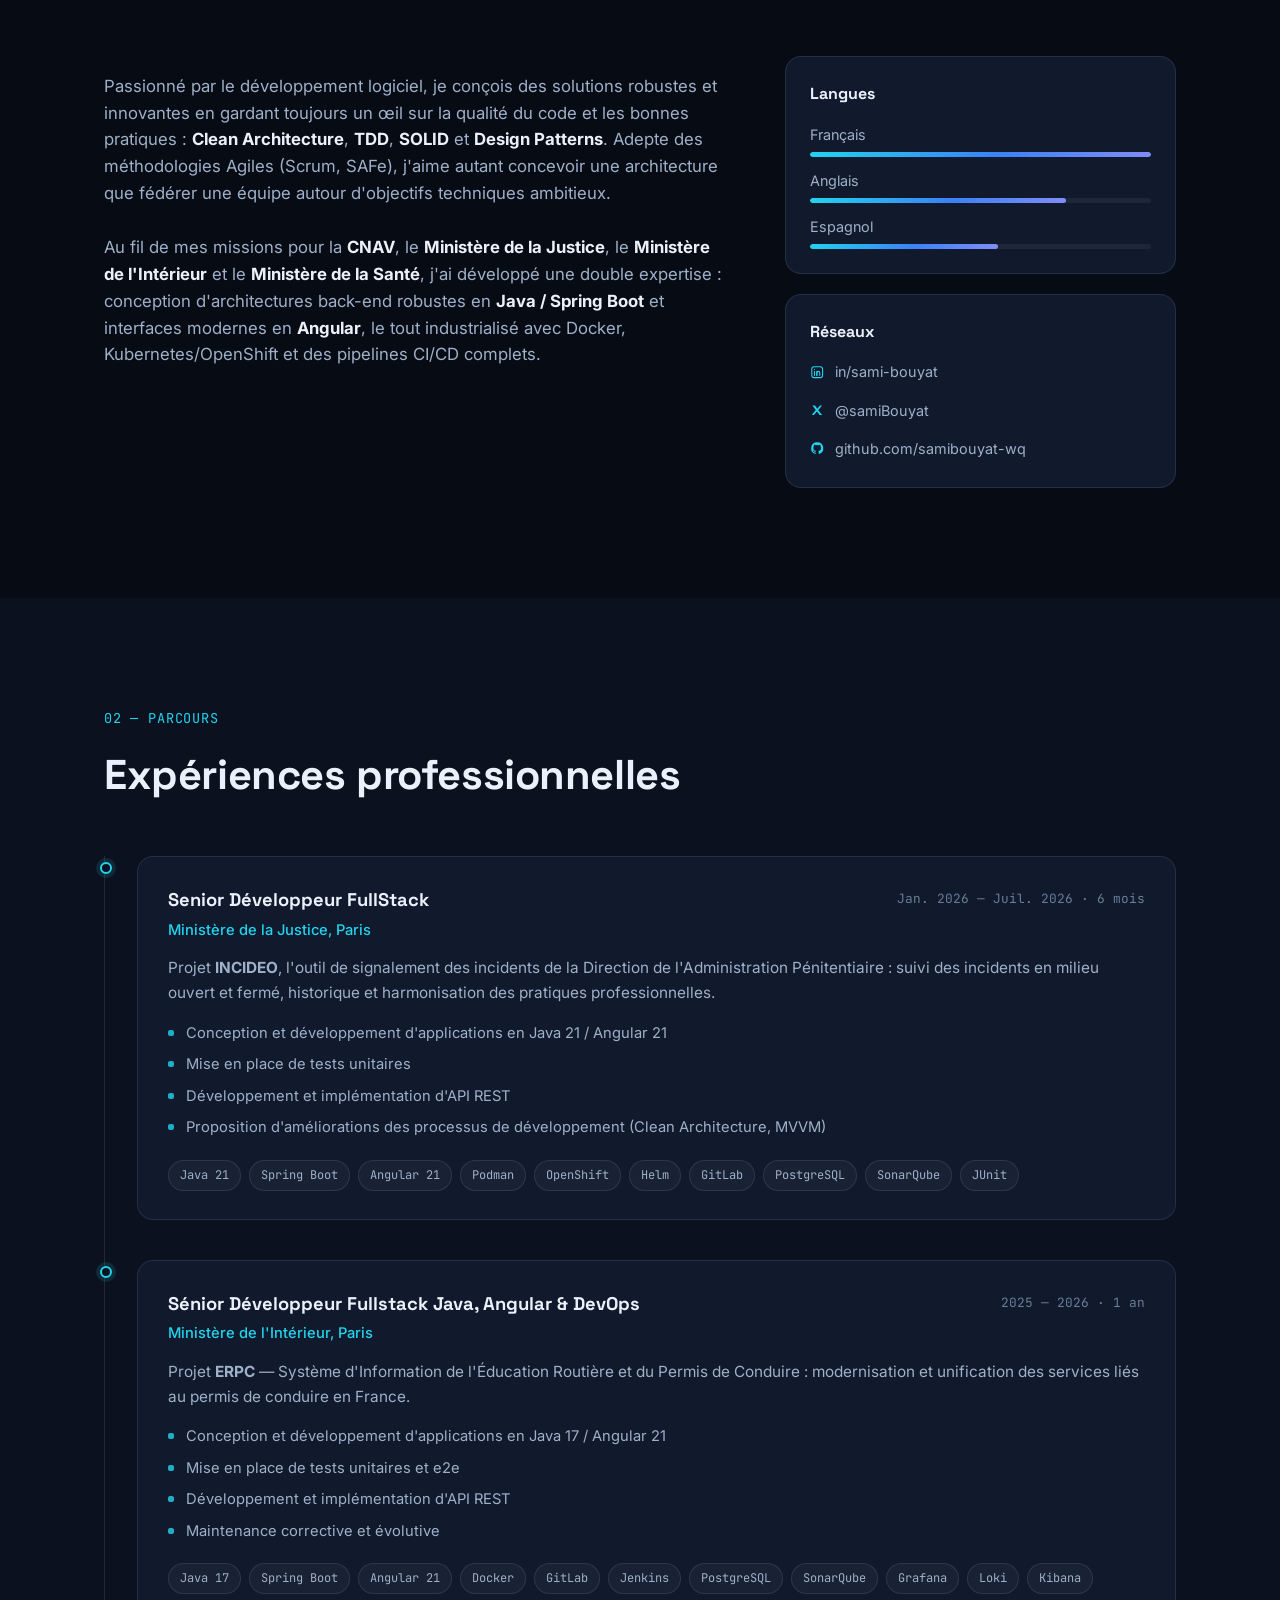
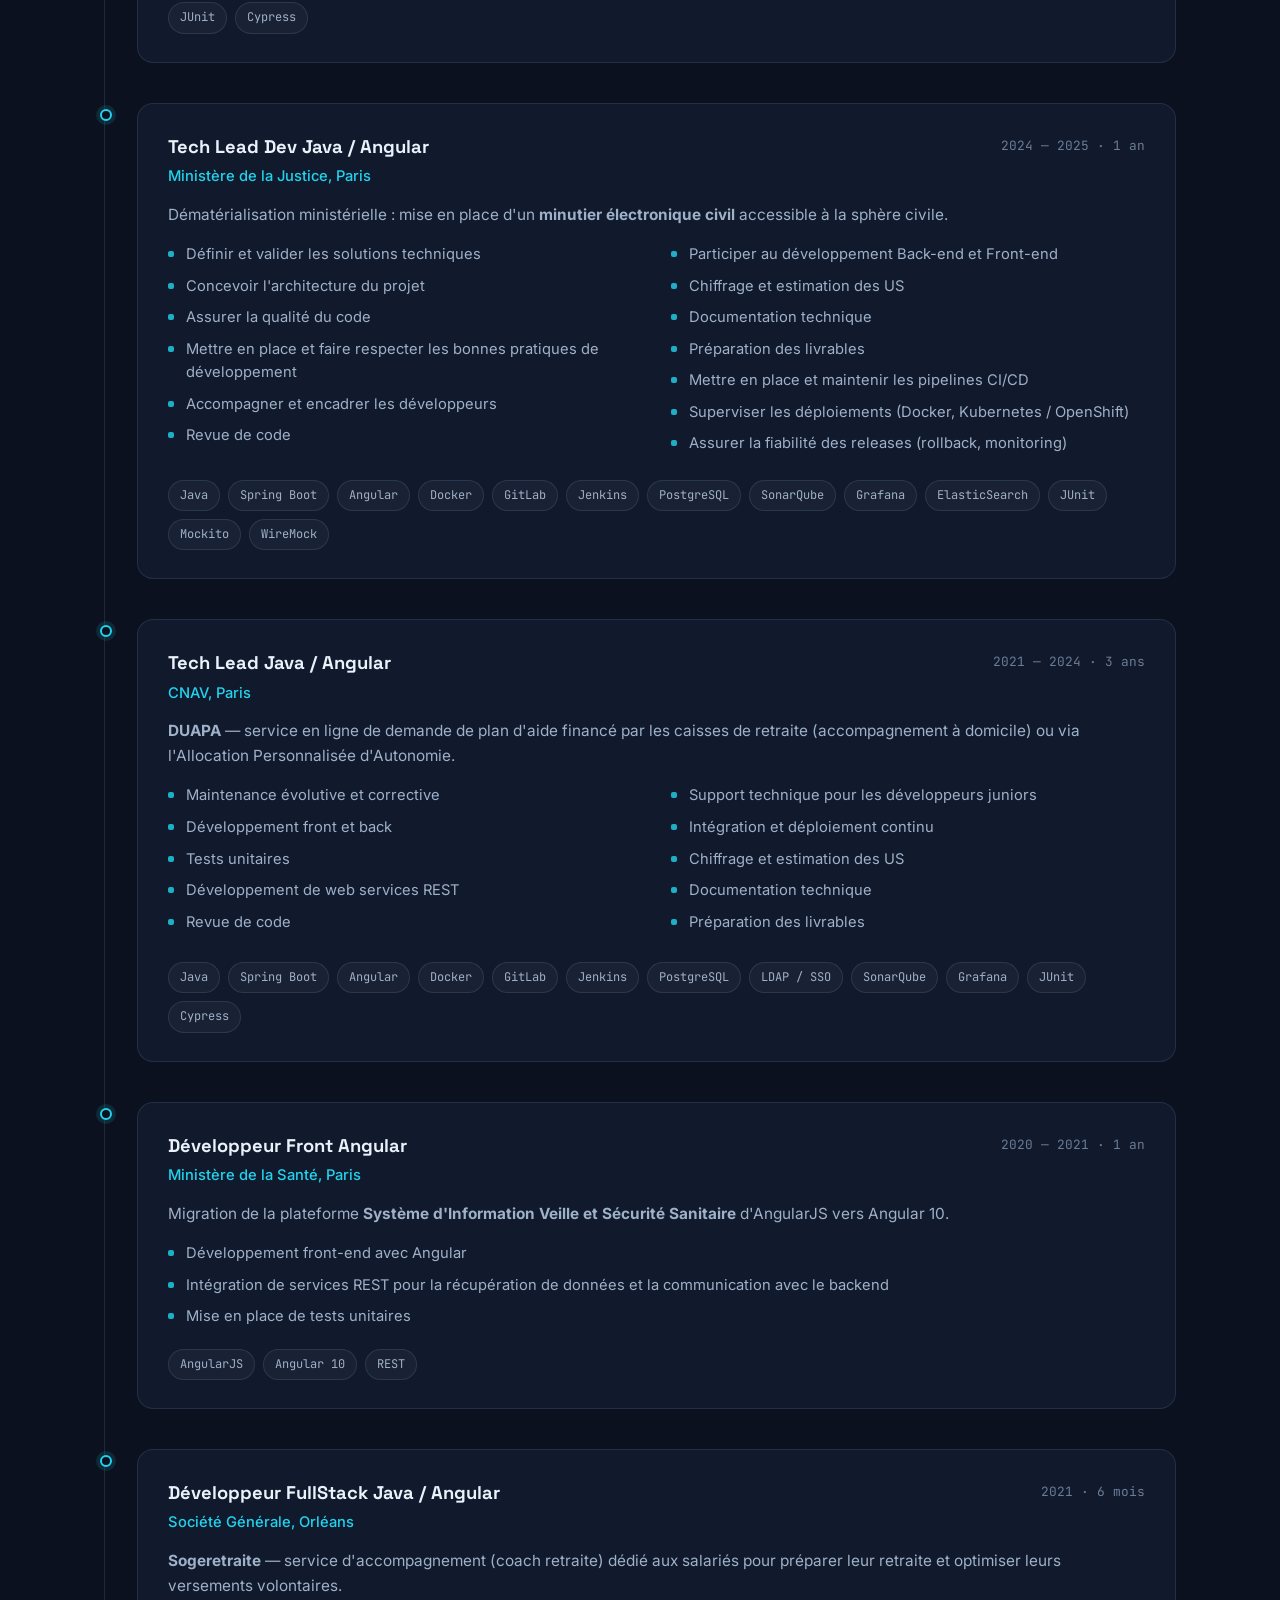
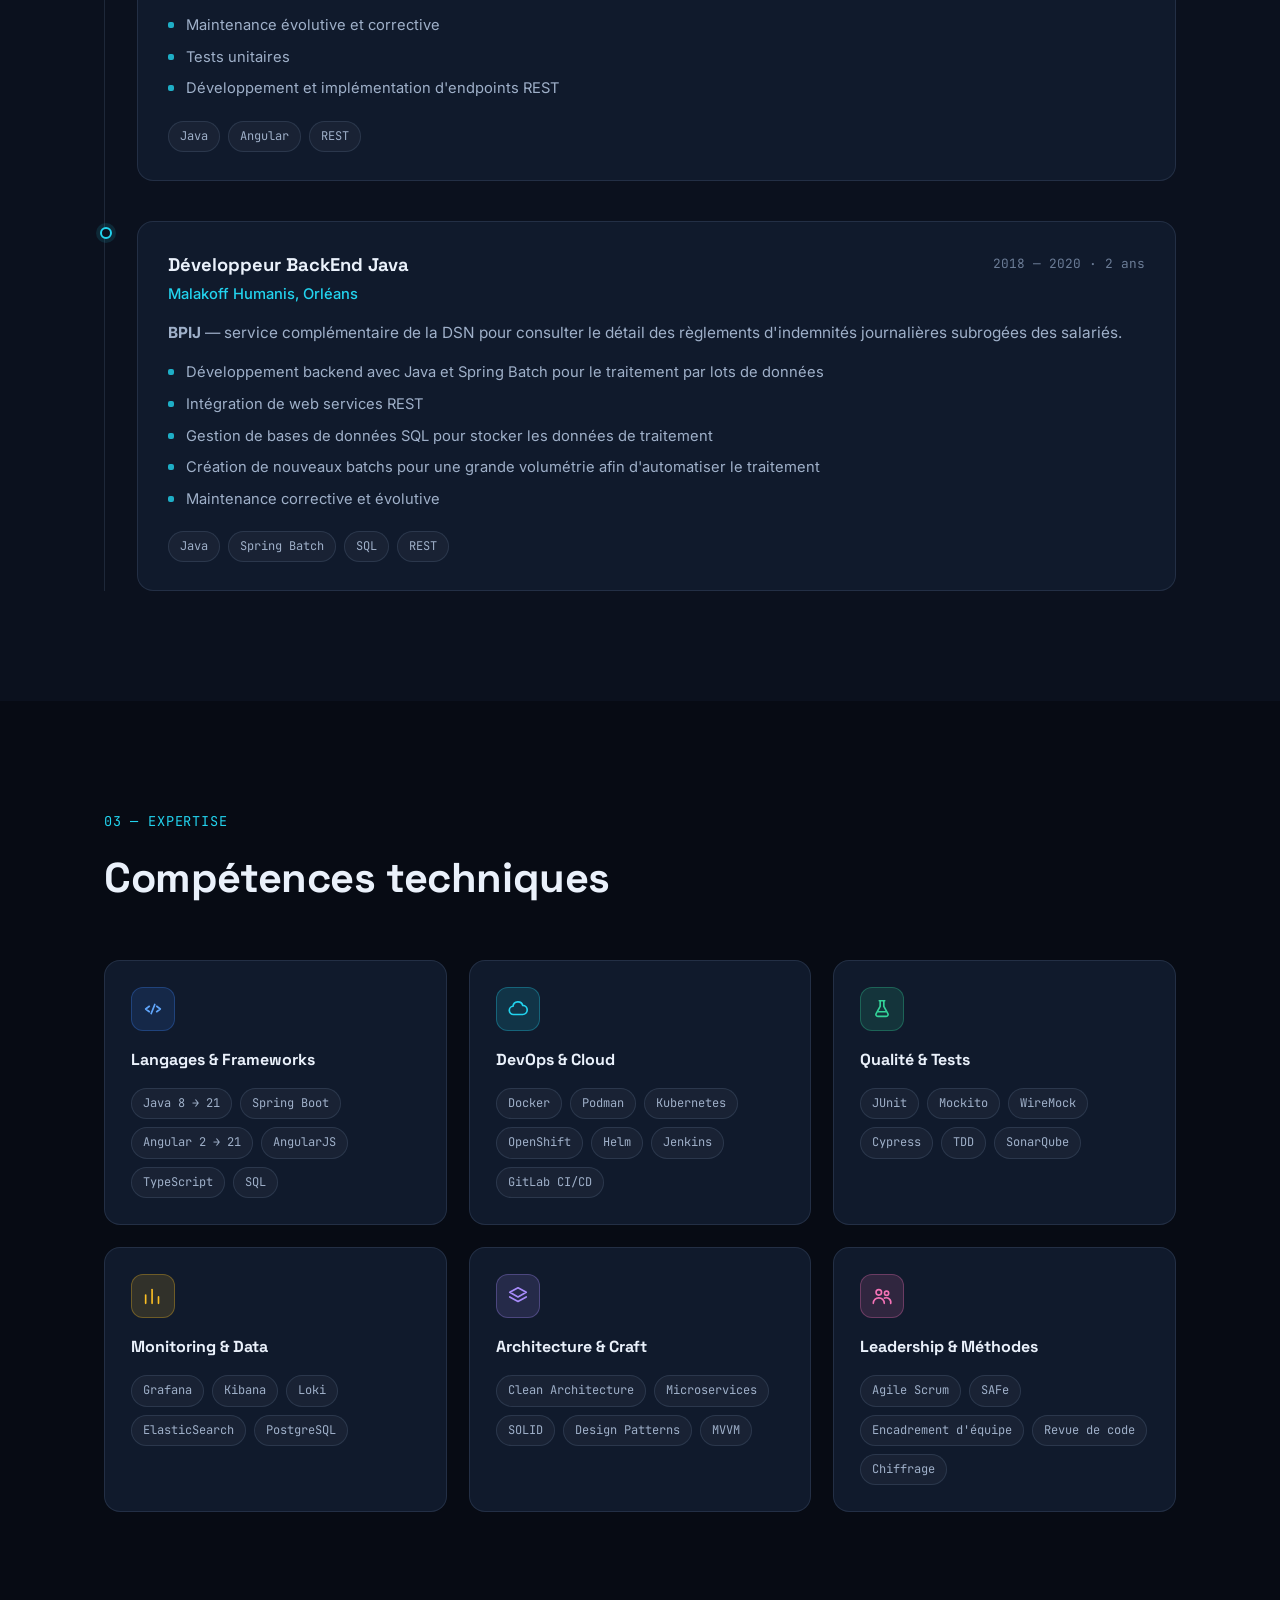
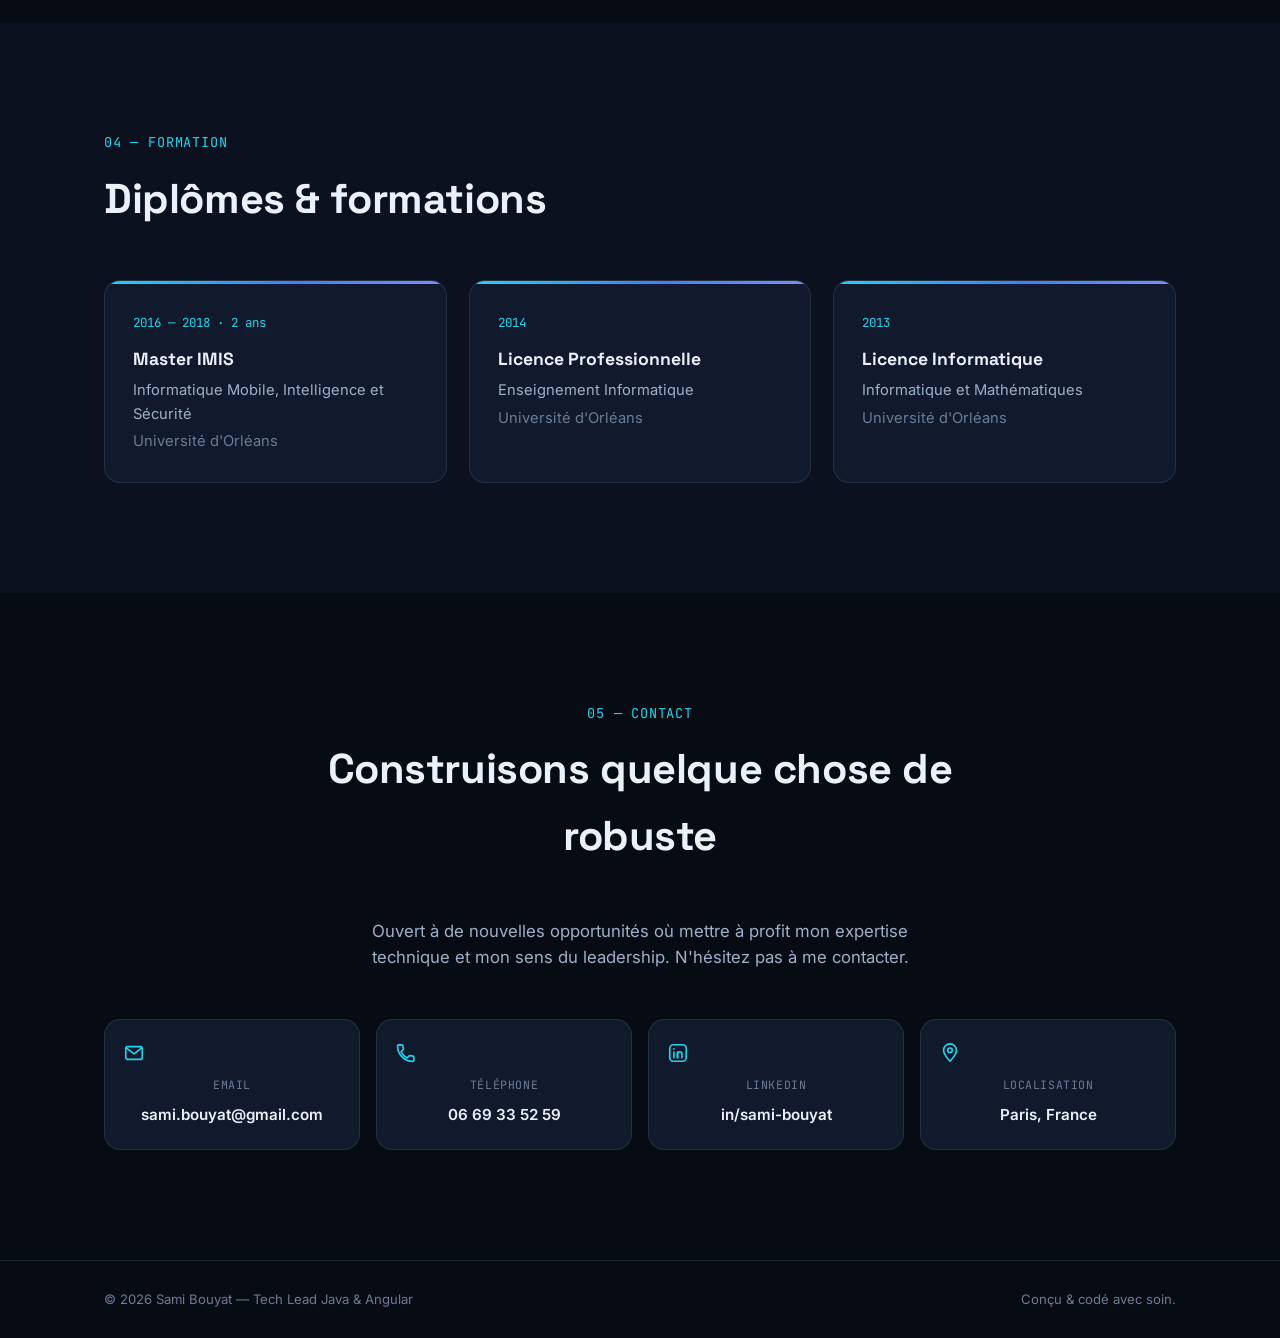
==== commit f0b27897: "Ajoute les licences manquantes et un fond décoratif "code" dans le Hero - Ajoute Licence Professionn" ====
--- a/index.html
+++ b/index.html
@@ -84,6 +84,7 @@
     <div class="hero-bg" aria-hidden="true">
       <div class="glow glow-1"></div>
       <div class="glow glow-2"></div>
+      <div class="code-pattern"></div>
       <div class="grid-lines"></div>
     </div>
     <div class="container hero-inner">
@@ -477,6 +478,18 @@
           <span class="edu-date">2016 — 2018 · 2 ans</span>
           <h3>Master IMIS</h3>
           <p>Informatique Mobile, Intelligence et Sécurité</p>
+          <p class="edu-school">Université d'Orléans</p>
+        </div>
+        <div class="edu-card reveal">
+          <span class="edu-date">2014</span>
+          <h3>Licence Professionnelle</h3>
+          <p>Enseignement Informatique</p>
+          <p class="edu-school">Université d'Orléans</p>
+        </div>
+        <div class="edu-card reveal">
+          <span class="edu-date">2013</span>
+          <h3>Licence Informatique</h3>
+          <p>Informatique et Mathématiques</p>
           <p class="edu-school">Université d'Orléans</p>
         </div>
       </div>
--- a/css/style.css
+++ b/css/style.css
@@ -217,6 +217,16 @@
   background-size: 56px 56px;
   mask-image: radial-gradient(ellipse 80% 60% at 50% 20%, black 40%, transparent 90%);
 }
+.code-pattern {
+  position: absolute;
+  inset: 0;
+  background-image: url('../assets/code-bg.svg');
+  background-repeat: repeat;
+  background-size: 460px 460px;
+  opacity: 0.22;
+  mask-image: radial-gradient(ellipse 55% 85% at 88% 45%, black 0%, black 25%, transparent 72%);
+  -webkit-mask-image: radial-gradient(ellipse 55% 85% at 88% 45%, black 0%, black 25%, transparent 72%);
+}
 .hero-inner { position: relative; z-index: 1; max-width: 780px; }
 .hero-eyebrow {
   display: inline-flex;
@@ -567,18 +577,17 @@
 
 /* ============ Education ============ */
 .edu-grid {
-  display: flex;
-  justify-content: center;
+  display: grid;
+  grid-template-columns: repeat(3, 1fr);
+  gap: 22px;
 }
 .edu-card {
   background: var(--surface);
   border: 1px solid var(--border);
   border-radius: var(--radius);
-  padding: 32px 36px;
+  padding: 28px;
   position: relative;
   overflow: hidden;
-  width: 100%;
-  max-width: 440px;
 }
 .edu-card::before {
   content: "";
@@ -644,6 +653,7 @@
   .about-grid { grid-template-columns: 1fr; }
   .skills-grid { grid-template-columns: repeat(2, 1fr); }
   .contact-cards { grid-template-columns: repeat(2, 1fr); }
+  .edu-grid { grid-template-columns: repeat(2, 1fr); }
 }
 
 @media (max-width: 720px) {
@@ -662,6 +672,7 @@
   }
   .stats-grid { grid-template-columns: repeat(2, 1fr); row-gap: 28px; }
   .contact-cards { grid-template-columns: 1fr; }
+  .edu-grid { grid-template-columns: 1fr; }
   .section { padding: 76px 0; }
   .hero { padding-top: 120px; }
   .tl-head { flex-direction: column; }
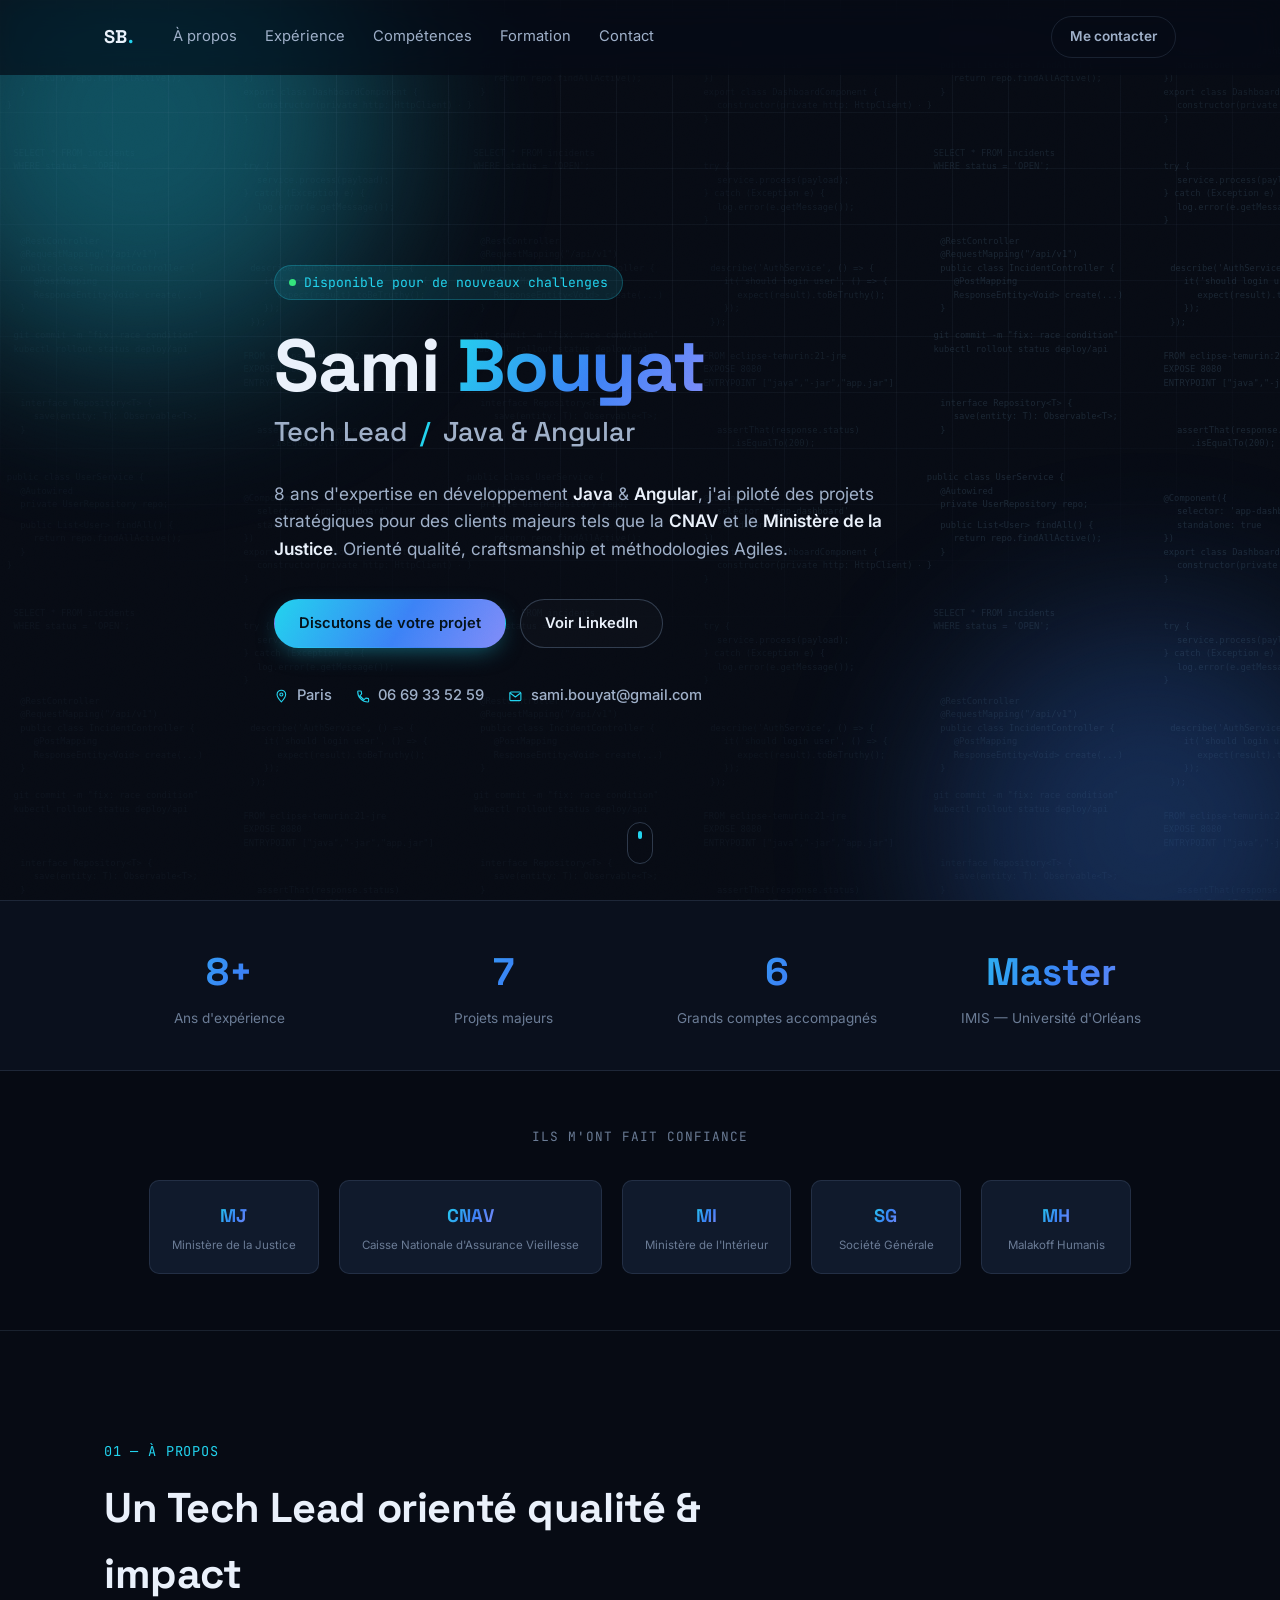
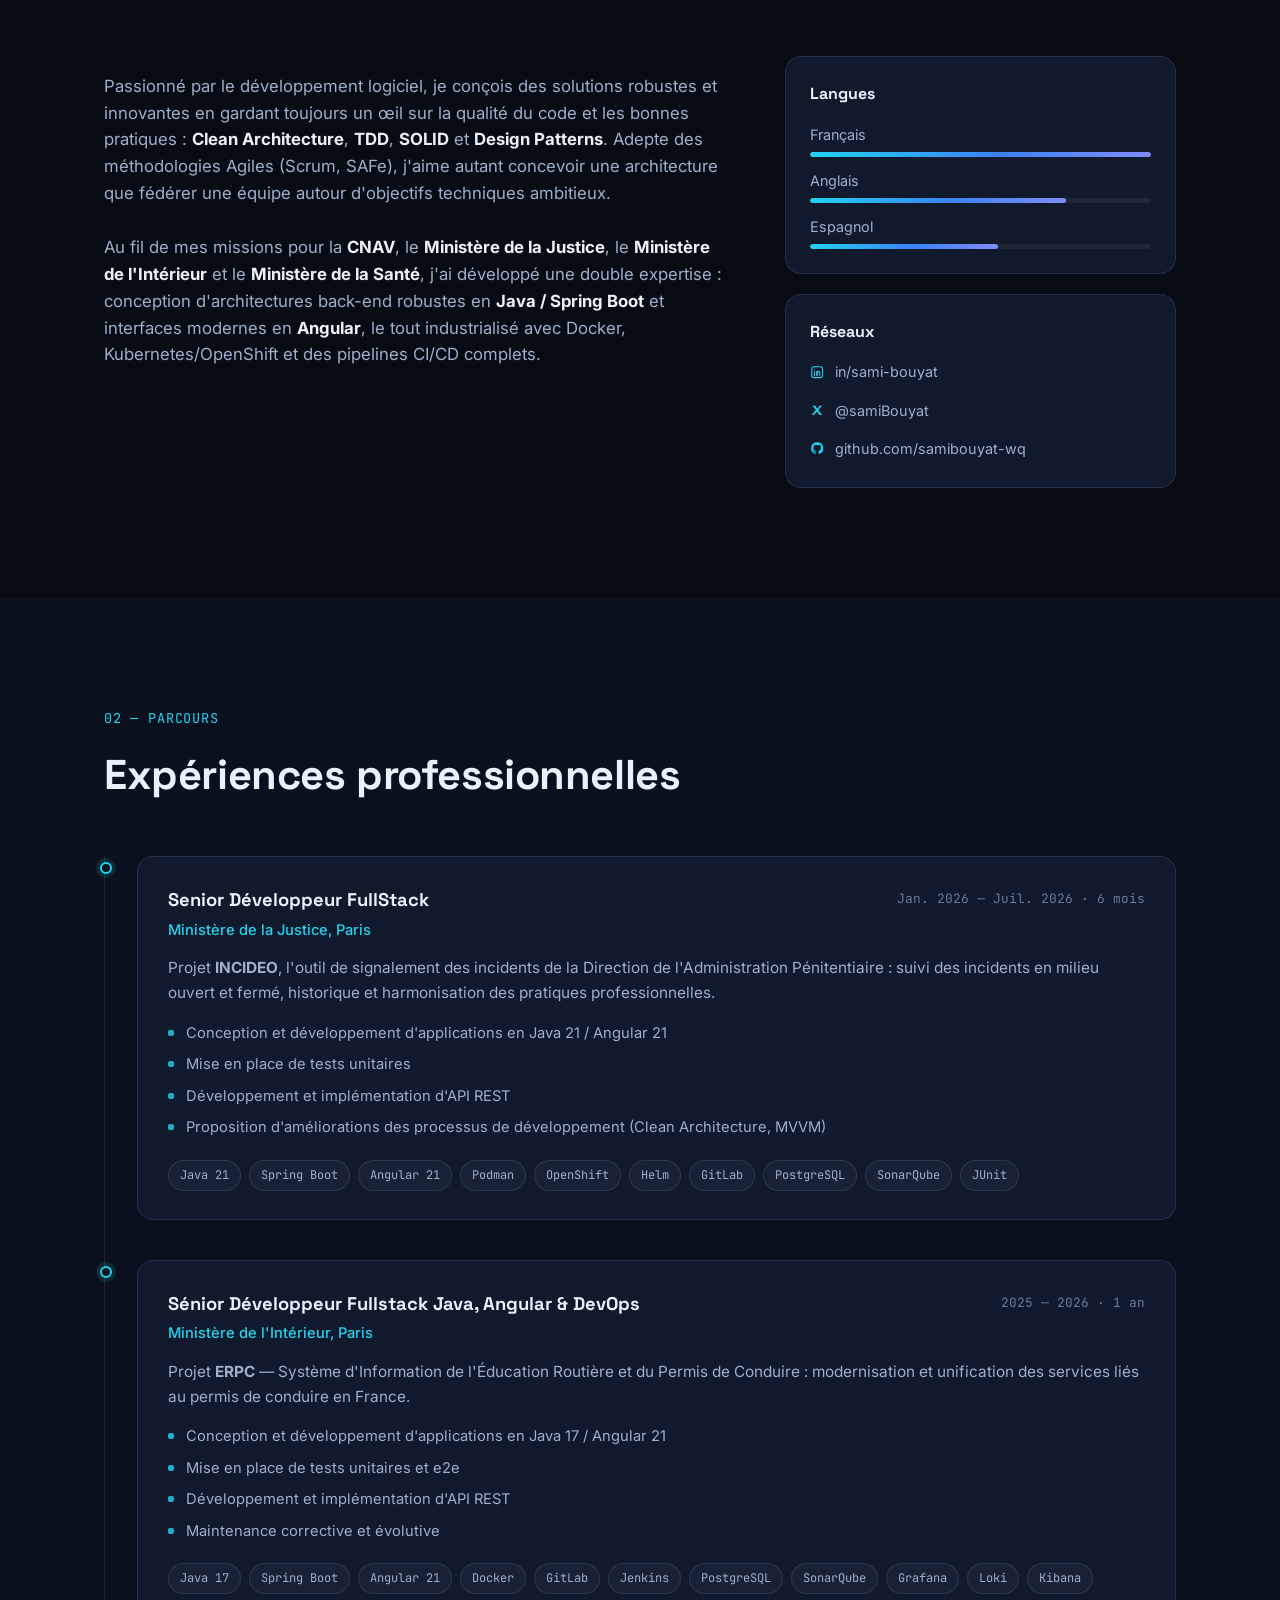
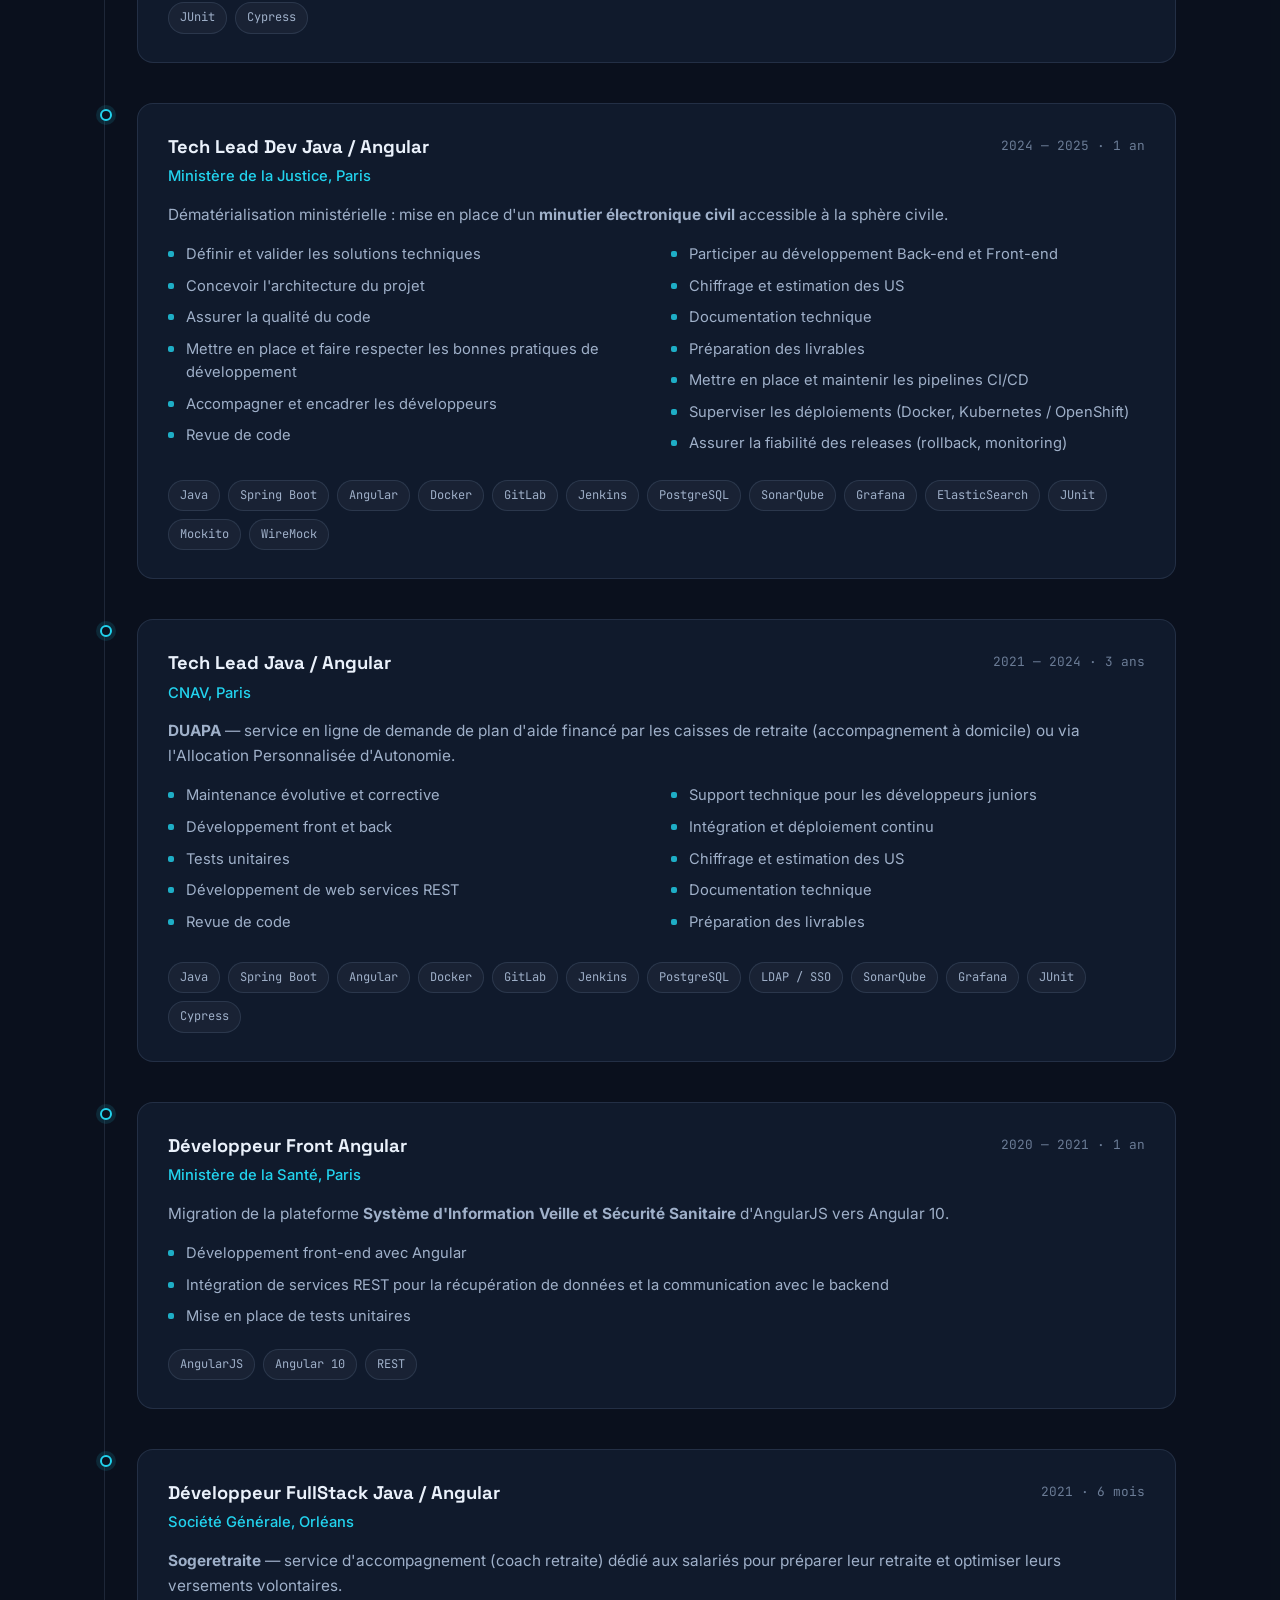
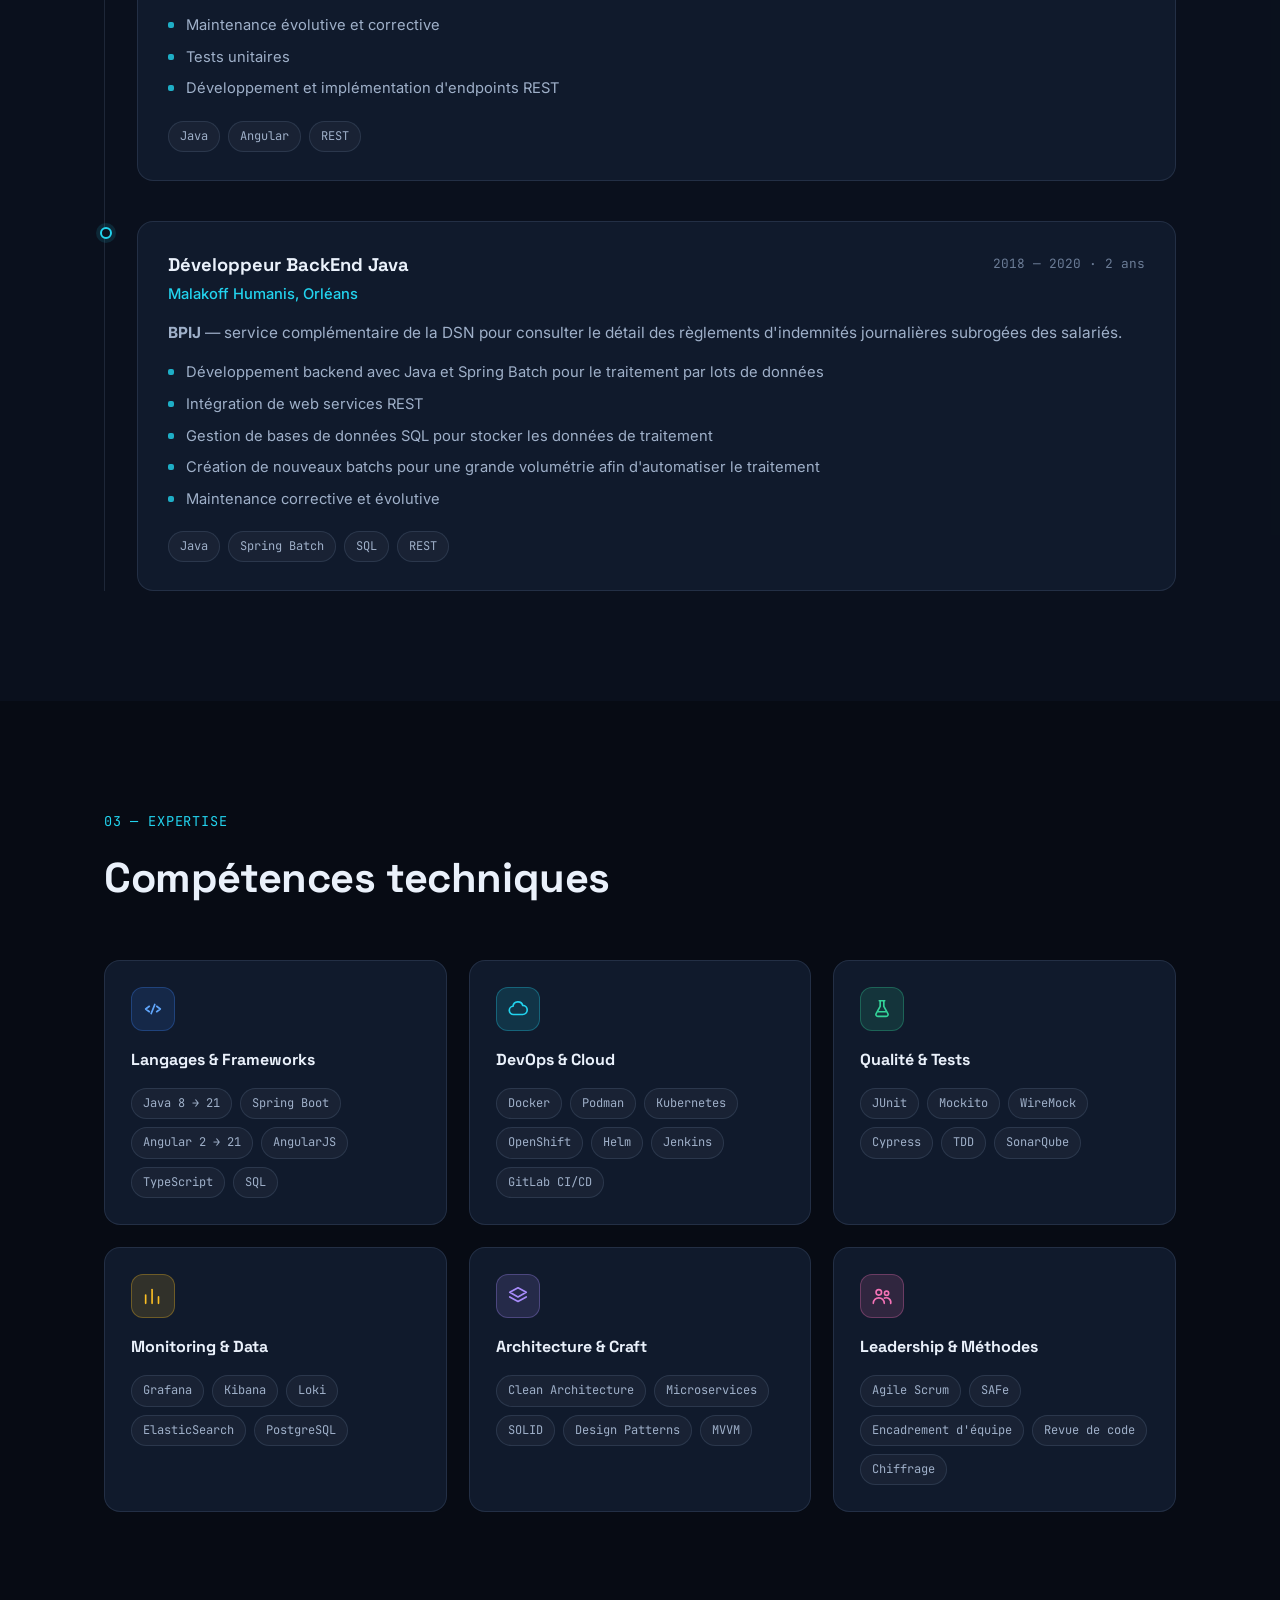
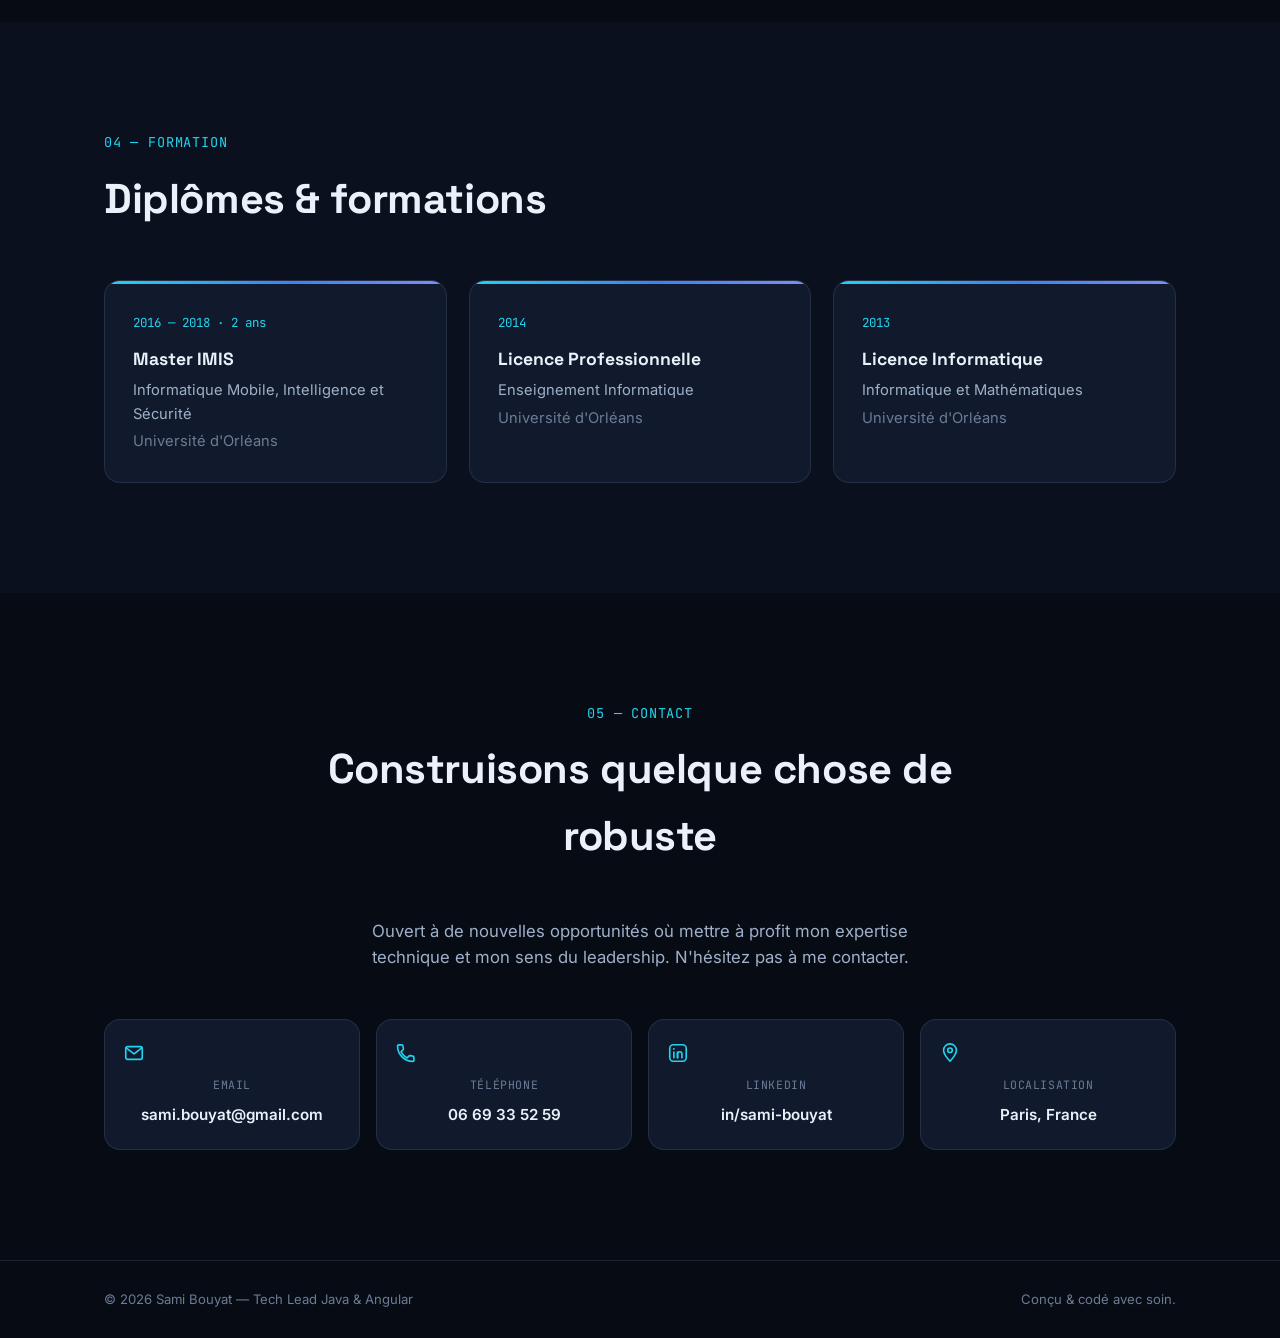
==== commit 3c1a497f: "Étend le fond "code" à toute la page Ajoute une couche de fond fixe (code-bg-global) visible derrièr" ====
--- a/index.html
+++ b/index.html
@@ -58,6 +58,7 @@
   </symbol>
 </svg>
 
+<div class="code-bg-global" aria-hidden="true"></div>
 <div class="noise-overlay" aria-hidden="true"></div>
 
 <header class="nav" id="nav">
--- a/css/style.css
+++ b/css/style.css
@@ -71,6 +71,17 @@
   background-image: url("data:image/svg+xml,%3Csvg xmlns='http://www.w3.org/2000/svg' width='120' height='120'%3E%3Cfilter id='n'%3E%3CfeTurbulence type='fractalNoise' baseFrequency='0.9' numOctaves='2' stitchTiles='stitch'/%3E%3C/filter%3E%3Crect width='100%25' height='100%25' filter='url(%23n)'/%3E%3C/svg%3E");
 }
 
+.code-bg-global {
+  position: fixed;
+  inset: 0;
+  z-index: -1;
+  pointer-events: none;
+  background-image: url("../assets/code-bg.svg");
+  background-repeat: repeat;
+  background-size: 460px 460px;
+  opacity: 0.09;
+}
+
 /* ============ Reveal Animation ============ */
 .reveal {
   opacity: 0;
@@ -319,7 +330,7 @@
 .stats-strip {
   border-top: 1px solid var(--border);
   border-bottom: 1px solid var(--border);
-  background: var(--bg-alt);
+  background: rgba(11, 17, 30, 0.94);
   padding: 40px 0;
 }
 .stats-grid {
@@ -344,7 +355,7 @@
 .clients-strip {
   padding: 56px 0;
   border-bottom: 1px solid var(--border);
-  background: var(--bg);
+  background: rgba(7, 11, 20, 0.94);
 }
 .clients-label {
   text-align: center;
@@ -393,7 +404,7 @@
 
 /* ============ Sections ============ */
 .section { padding: 110px 0; }
-.section-alt { background: var(--bg-alt); }
+.section-alt { background: rgba(11, 17, 30, 0.94); }
 .section-kicker {
   font-family: var(--font-mono);
   color: var(--accent);
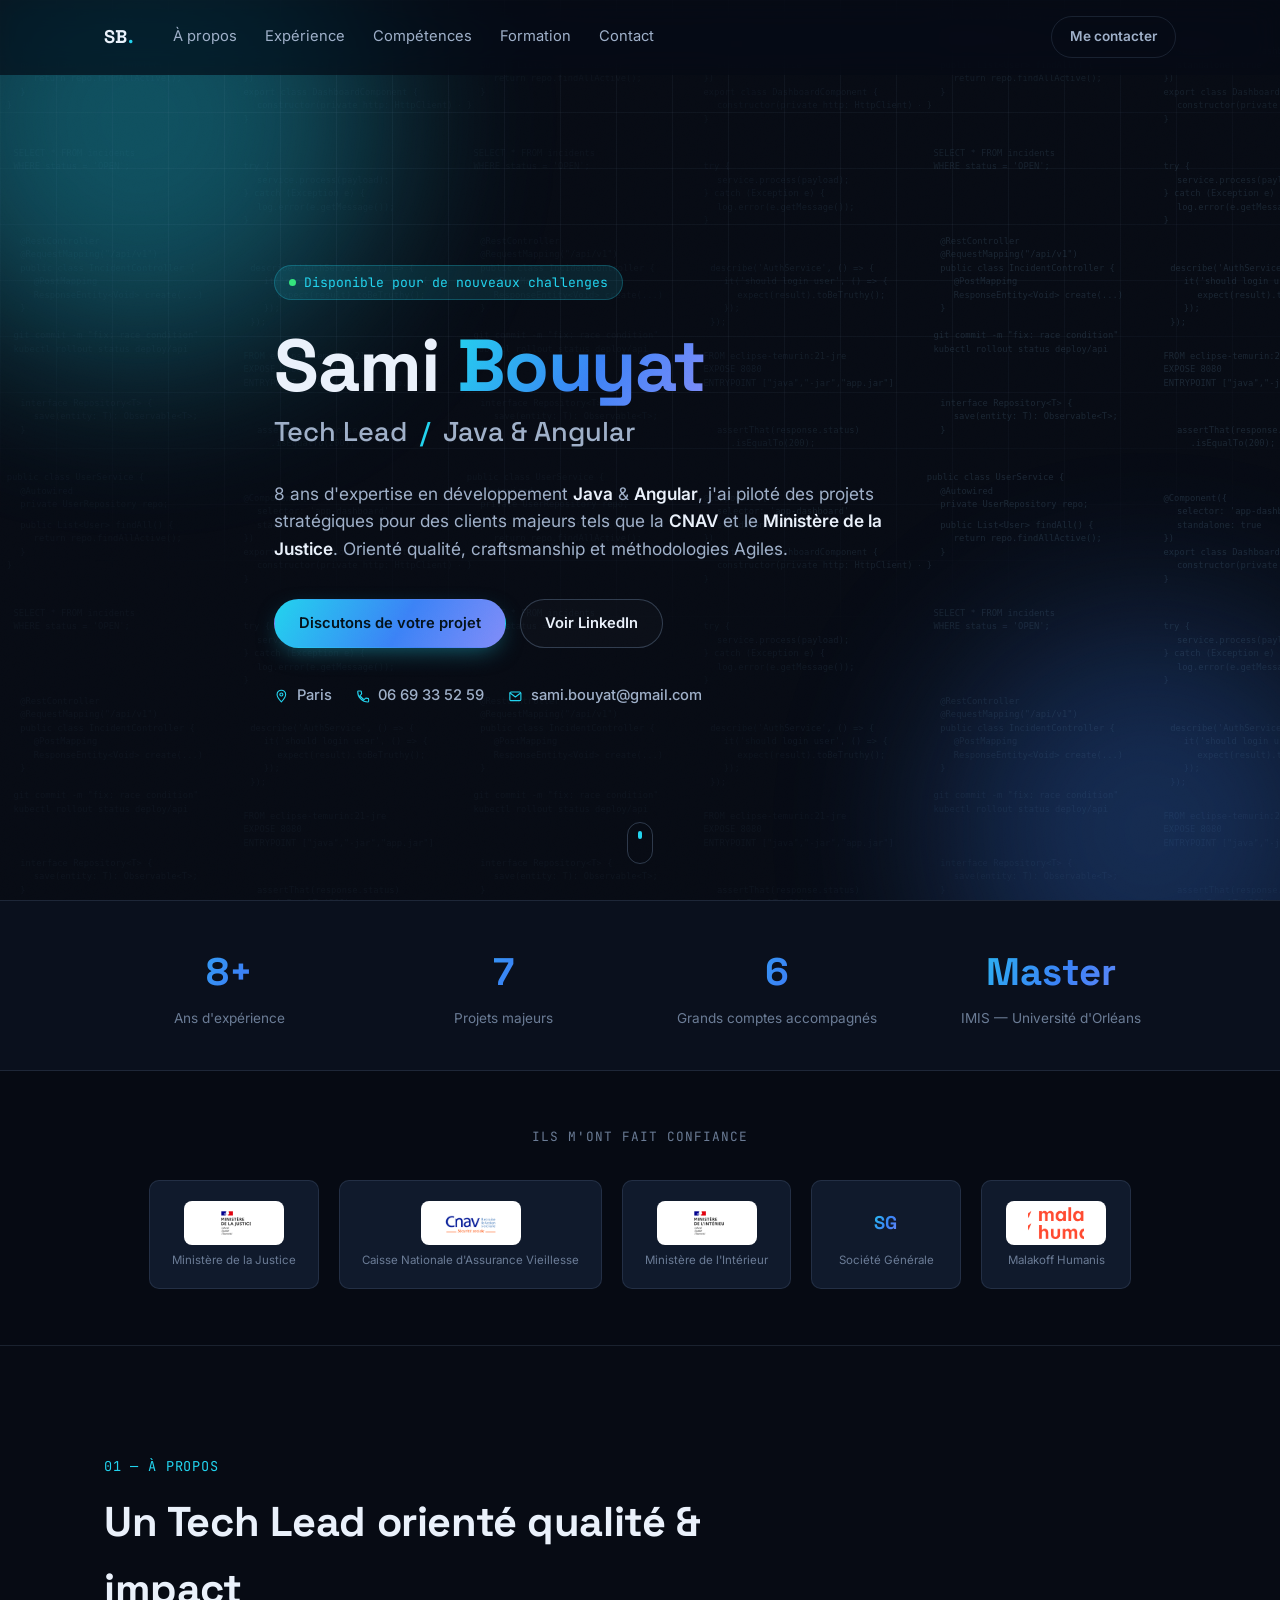
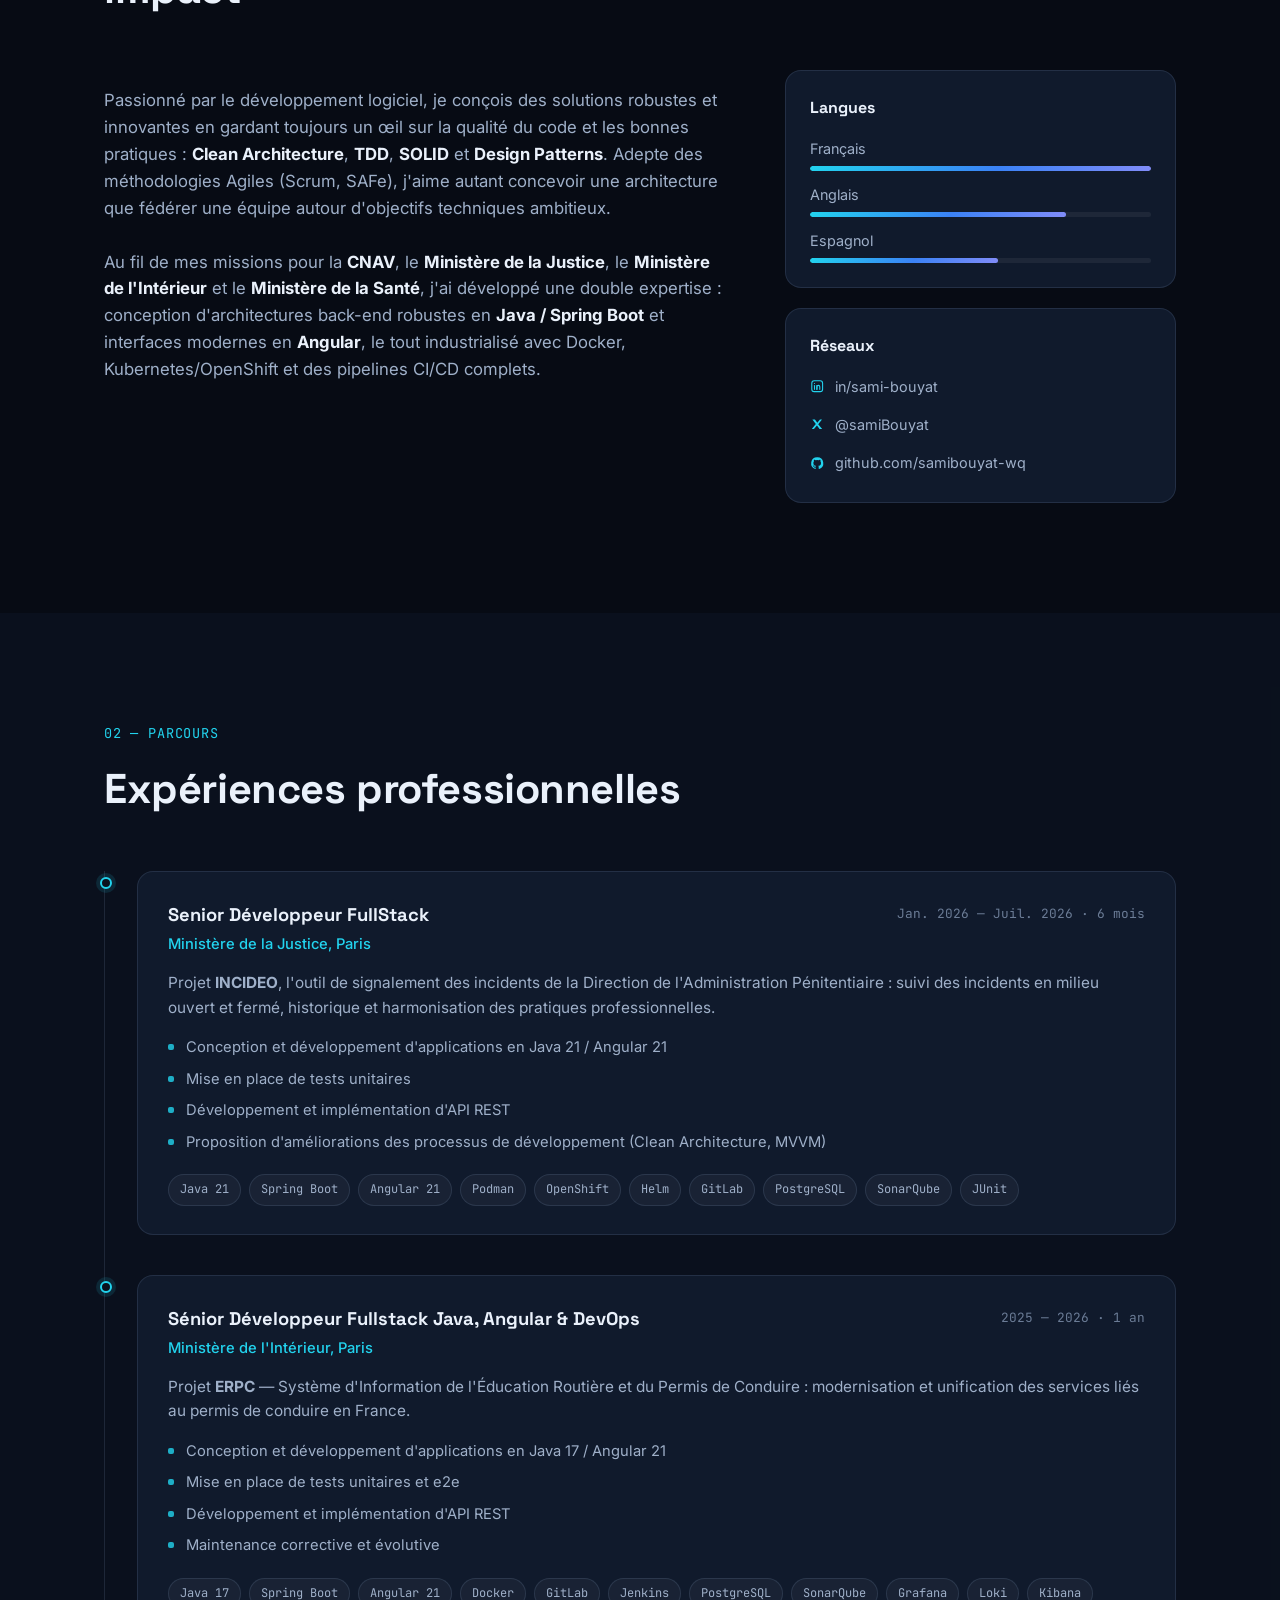
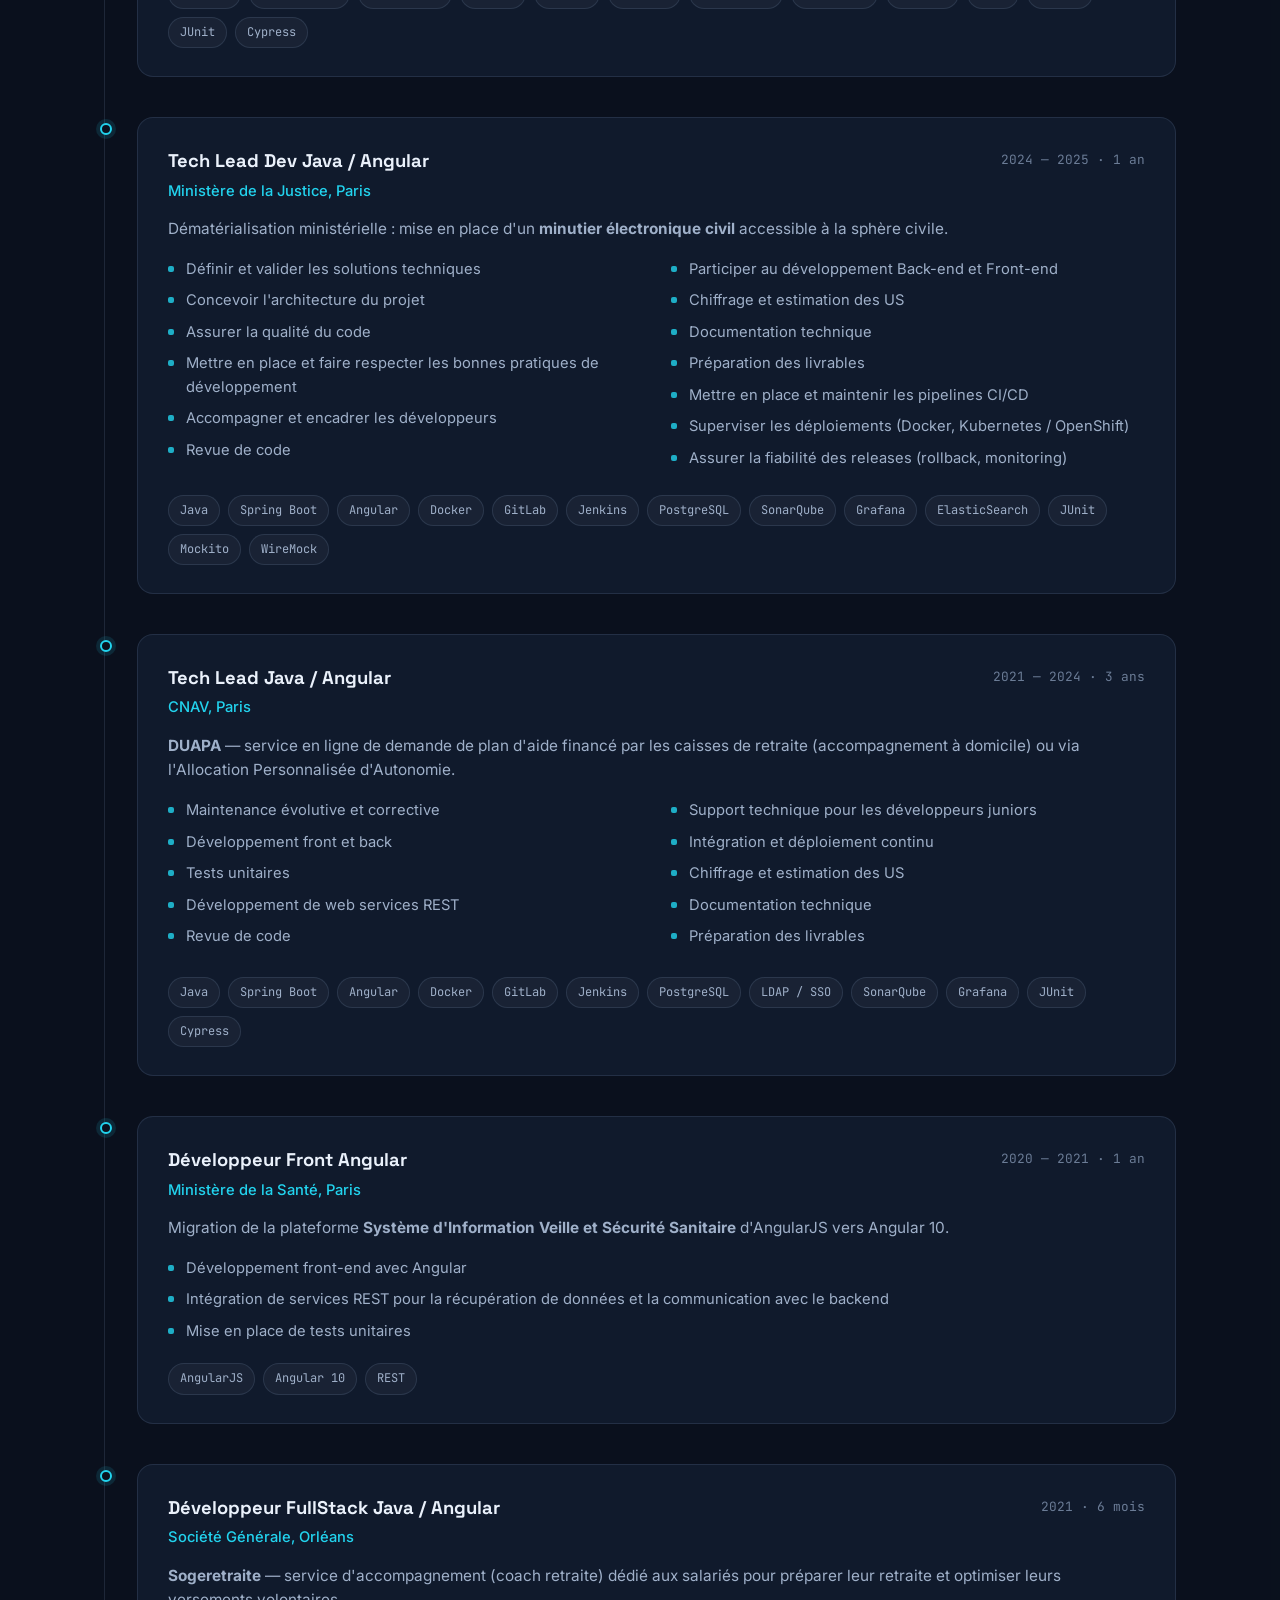
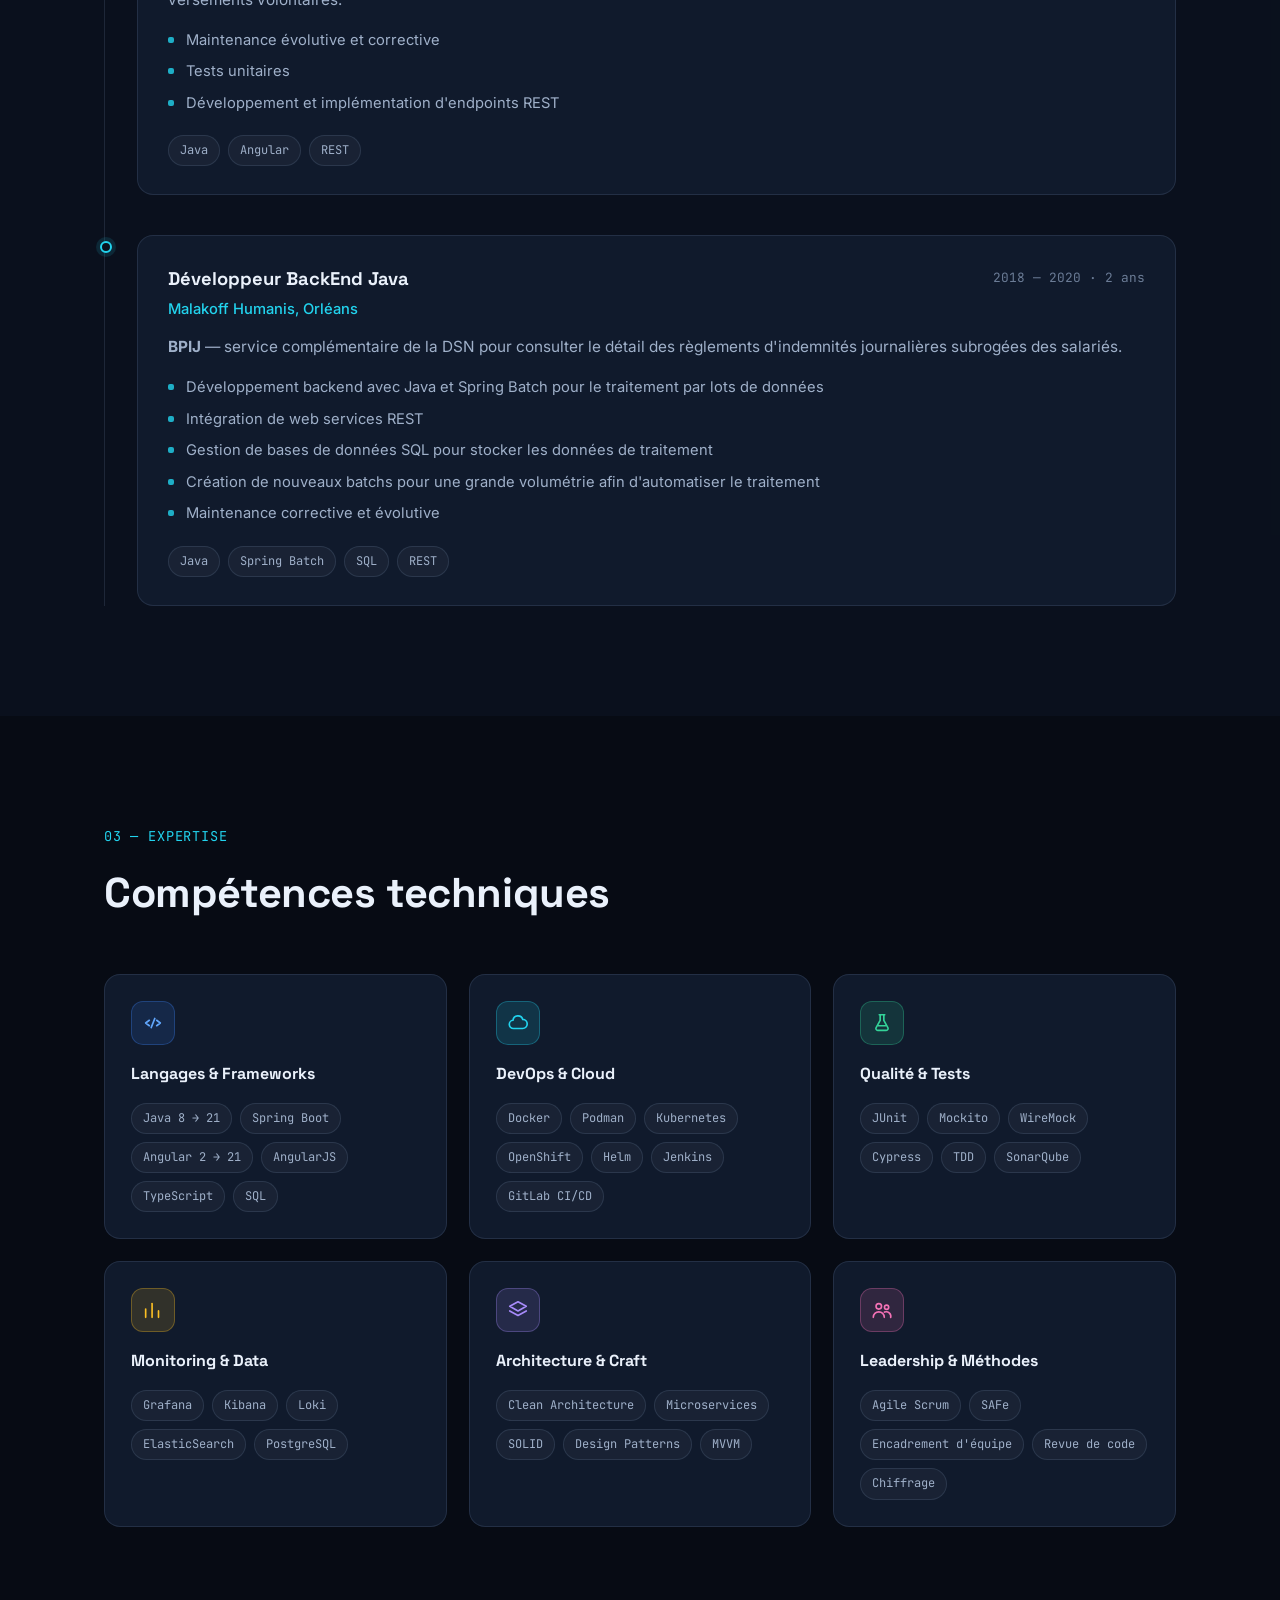
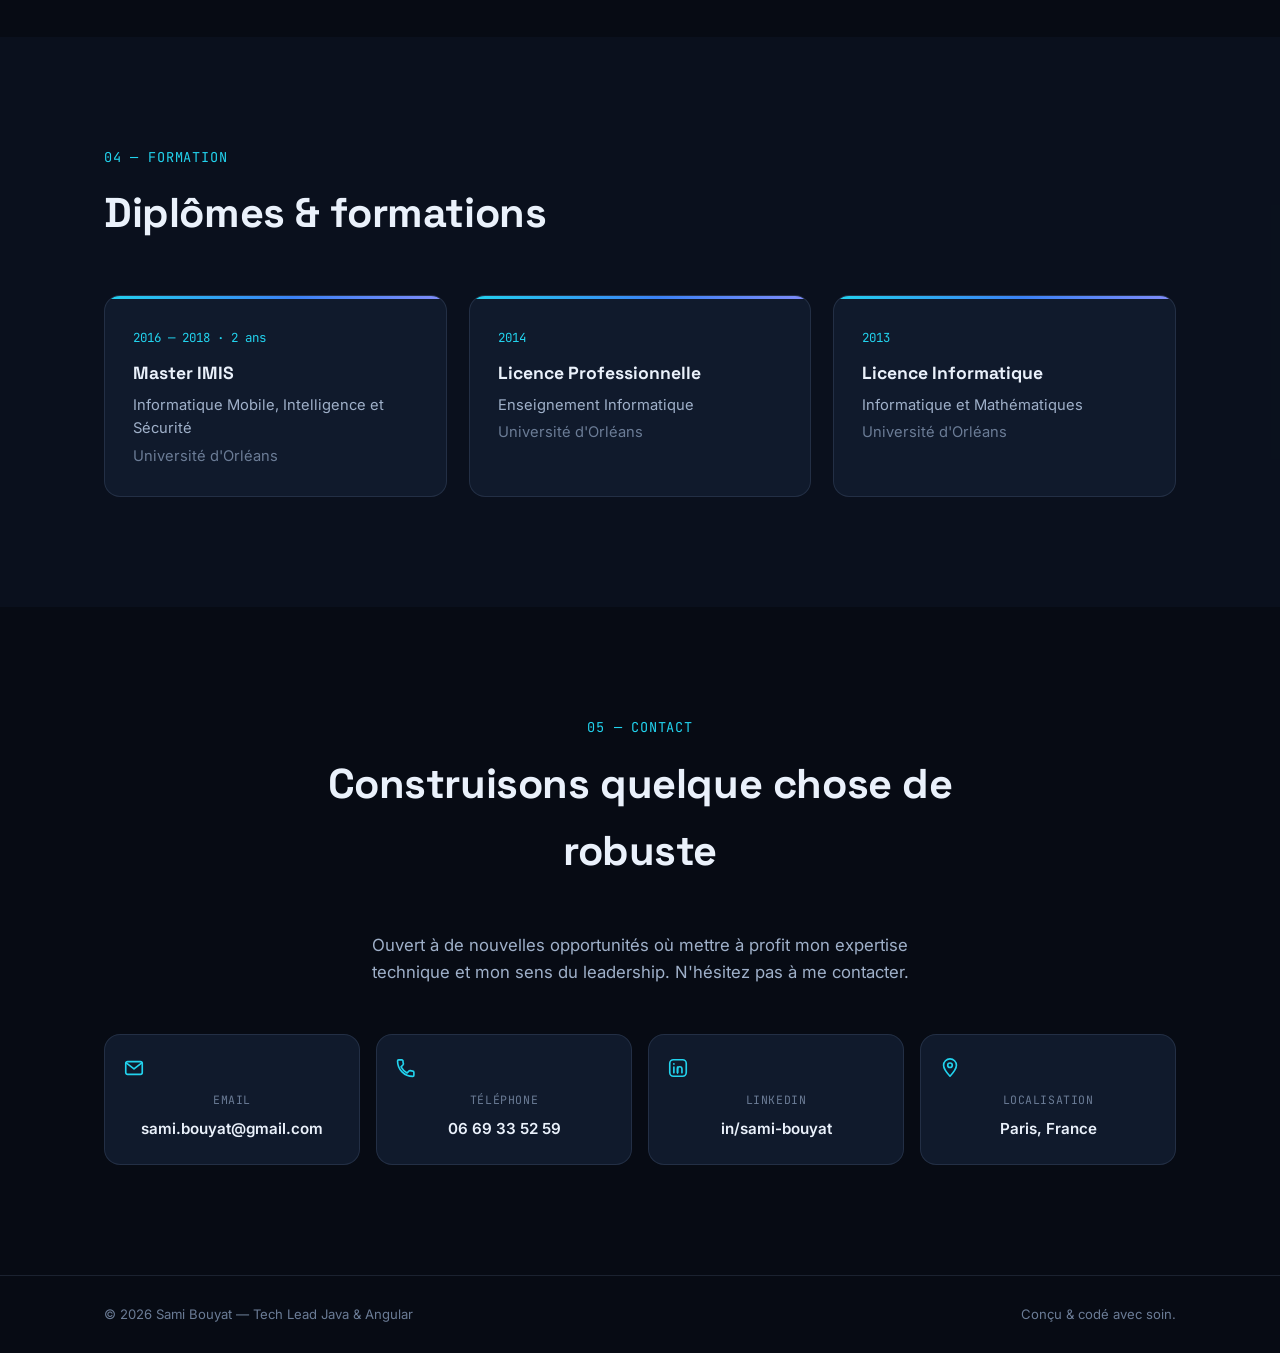
==== commit 2bc6781f: "Intègre les vrais logos clients (CNAV, Ministère de la Justice, Ministère de l'Intérieur, Malakoff H" ====
--- a/index.html
+++ b/index.html
@@ -130,15 +130,15 @@
       <p class="clients-label">Ils m'ont fait confiance</p>
       <div class="clients-grid">
         <div class="client-badge">
-          <span class="client-mark">MJ</span>
+          <span class="client-logo"><img src="assets/logos/ministere-justice.png" alt="Ministère de la Justice" loading="lazy"></span>
           <span class="client-name">Ministère de la Justice</span>
         </div>
         <div class="client-badge">
-          <span class="client-mark">CNAV</span>
+          <span class="client-logo"><img src="assets/logos/cnav.png" alt="CNAV" loading="lazy"></span>
           <span class="client-name">Caisse Nationale d'Assurance Vieillesse</span>
         </div>
         <div class="client-badge">
-          <span class="client-mark">MI</span>
+          <span class="client-logo"><img src="assets/logos/ministere-interieur.png" alt="Ministère de l'Intérieur" loading="lazy"></span>
           <span class="client-name">Ministère de l'Intérieur</span>
         </div>
         <div class="client-badge">
@@ -146,7 +146,7 @@
           <span class="client-name">Société Générale</span>
         </div>
         <div class="client-badge">
-          <span class="client-mark">MH</span>
+          <span class="client-logo"><img src="assets/logos/malakoff-humanis.png" alt="Malakoff Humanis" loading="lazy"></span>
           <span class="client-name">Malakoff Humanis</span>
         </div>
       </div>
--- a/css/style.css
+++ b/css/style.css
@@ -385,7 +385,28 @@
   transition: border-color 0.25s ease, transform 0.25s ease;
 }
 .client-badge:hover { border-color: var(--accent); transform: translateY(-3px); }
+.client-logo {
+  display: flex;
+  align-items: center;
+  justify-content: center;
+  height: 44px;
+  width: 100px;
+  background: #ffffff;
+  border-radius: 8px;
+  padding: 6px 10px;
+}
+.client-logo img {
+  max-width: 100%;
+  max-height: 100%;
+  width: auto;
+  height: auto;
+  object-fit: contain;
+}
 .client-mark {
+  display: flex;
+  align-items: center;
+  justify-content: center;
+  height: 44px;
   font-family: var(--font-head);
   font-weight: 700;
   font-size: 1.15rem;
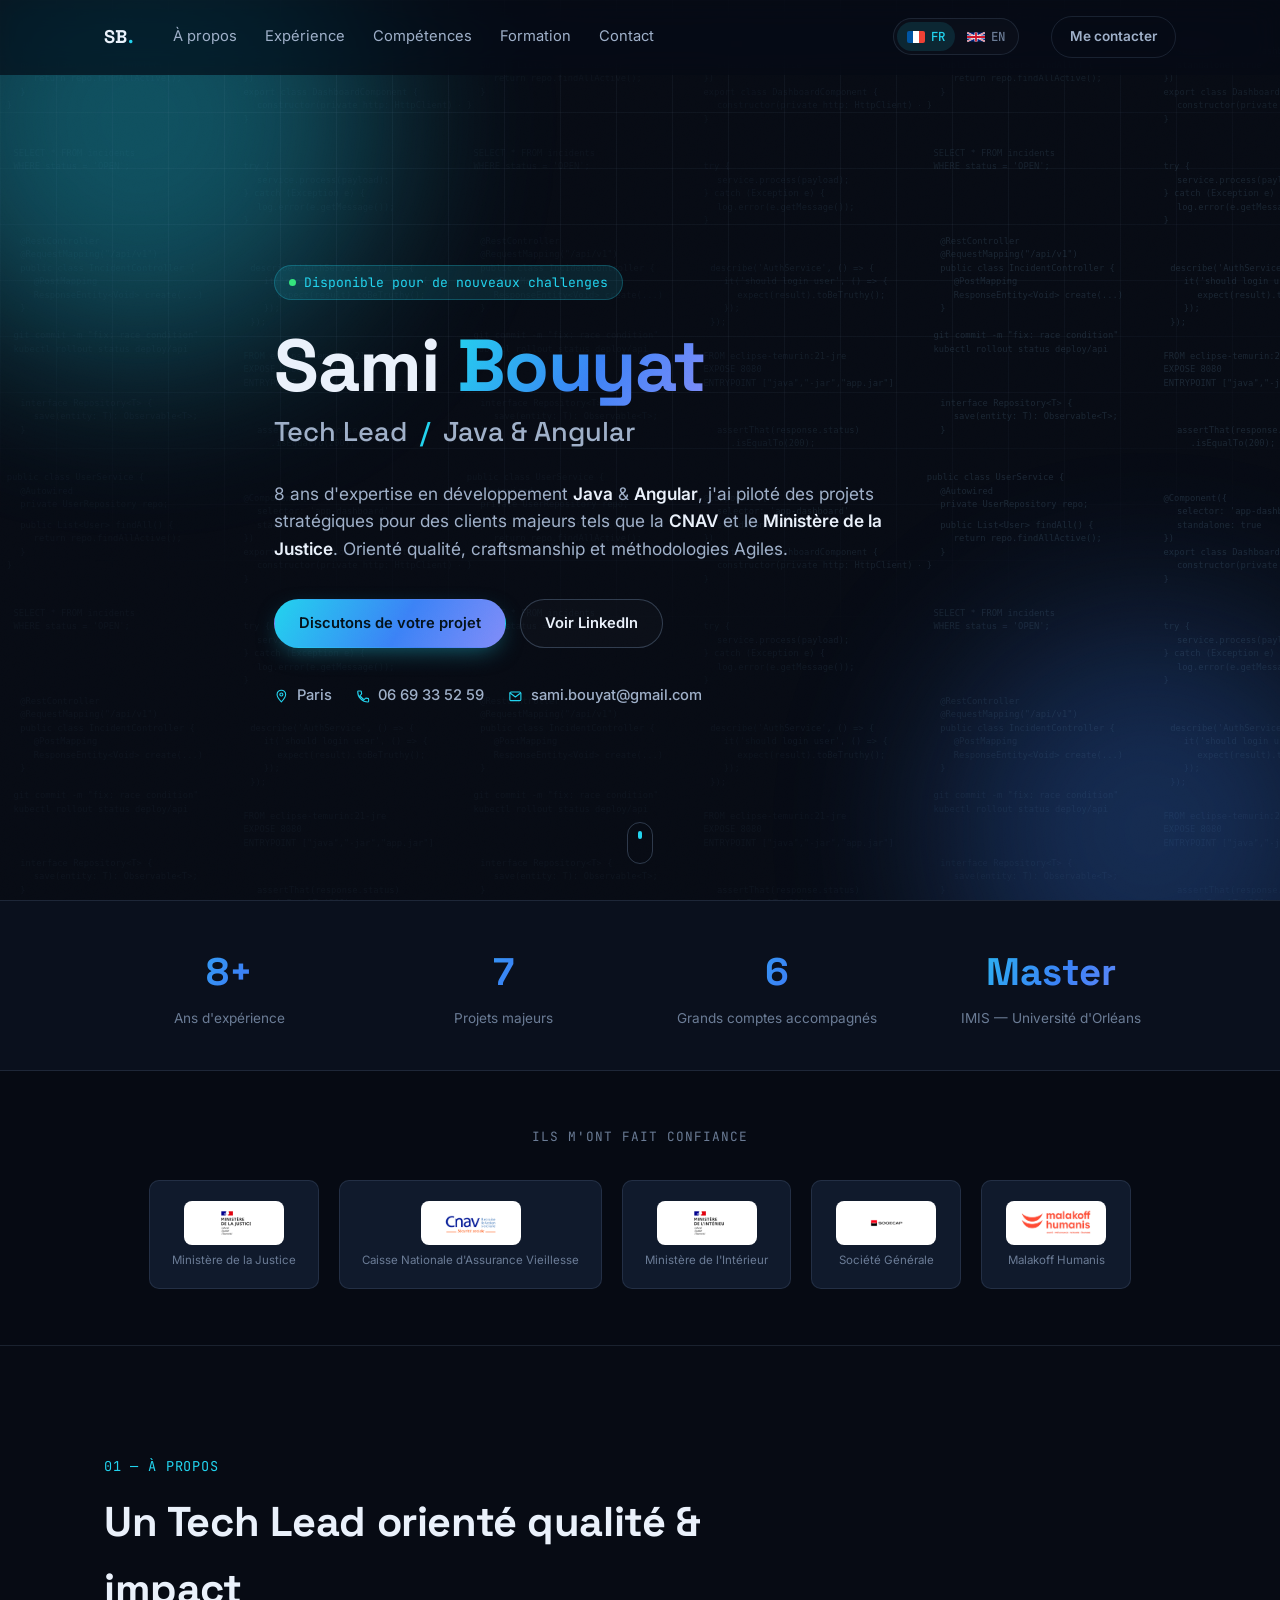
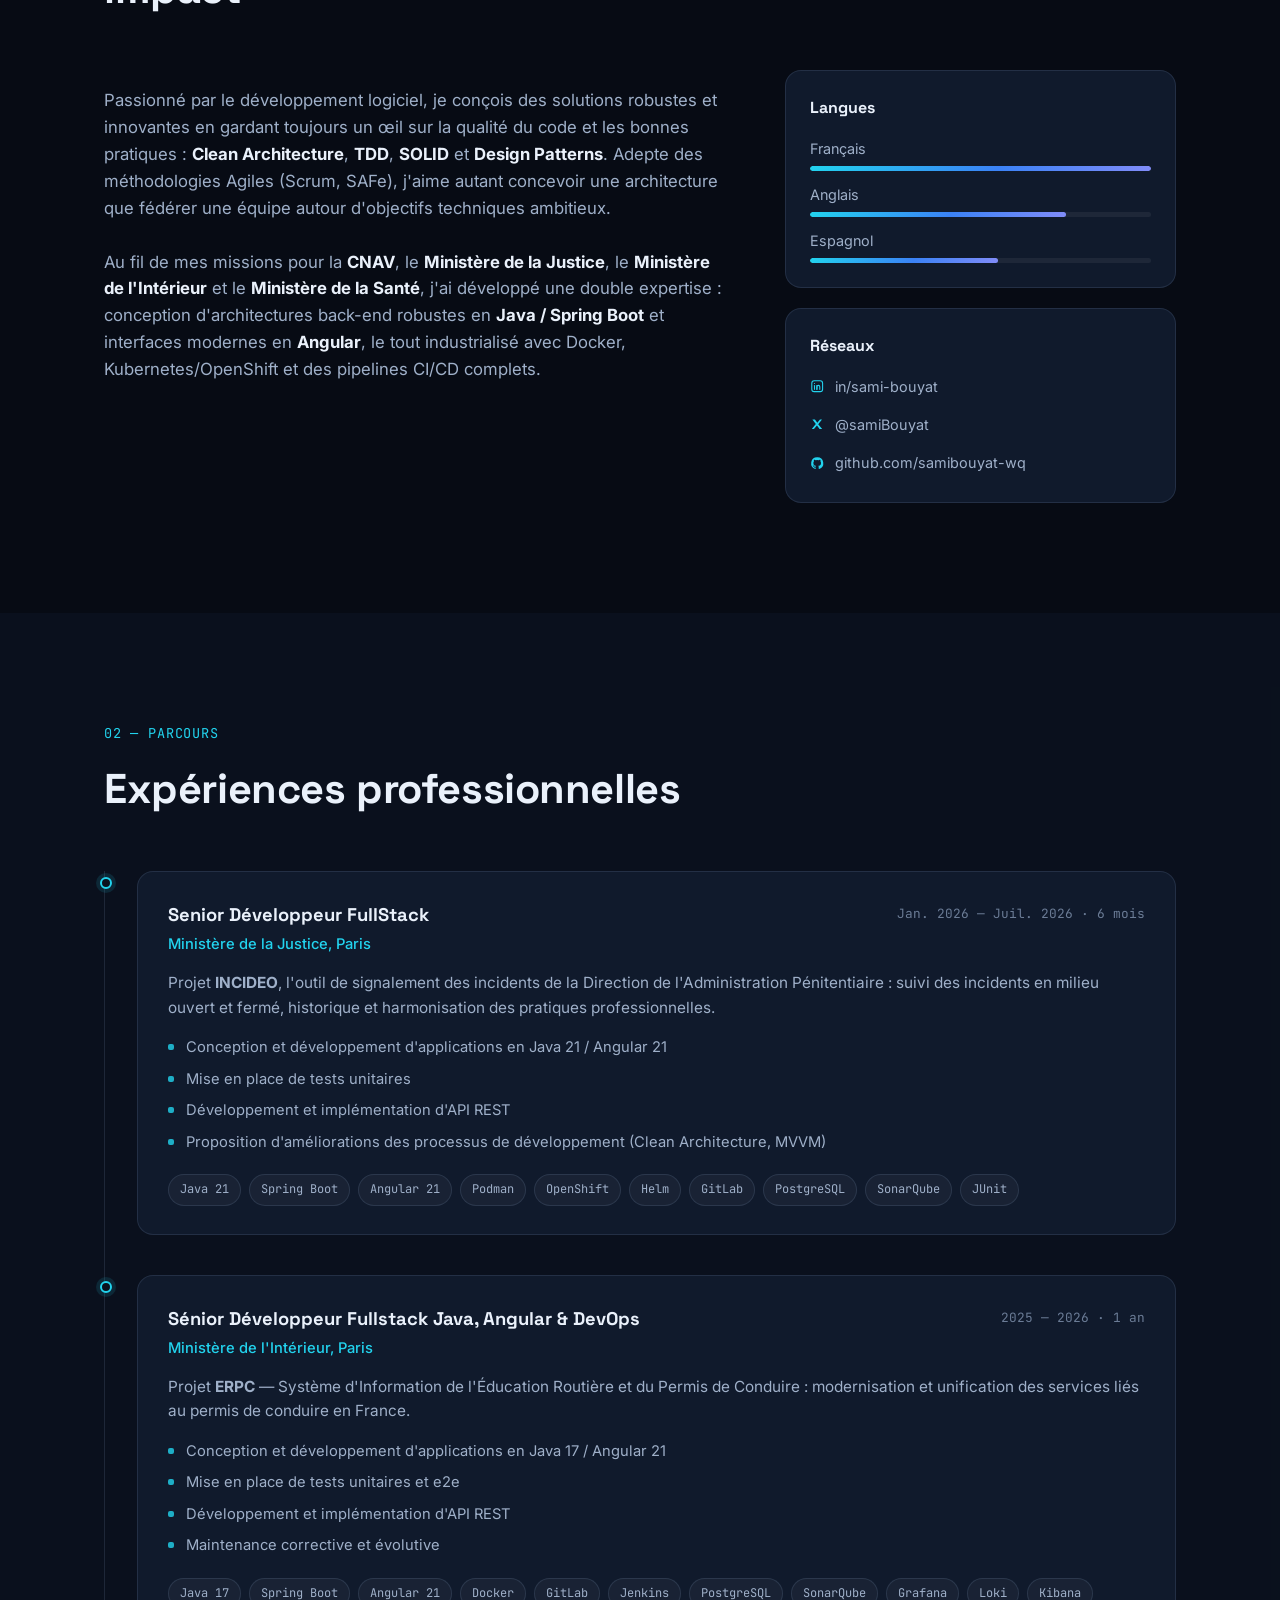
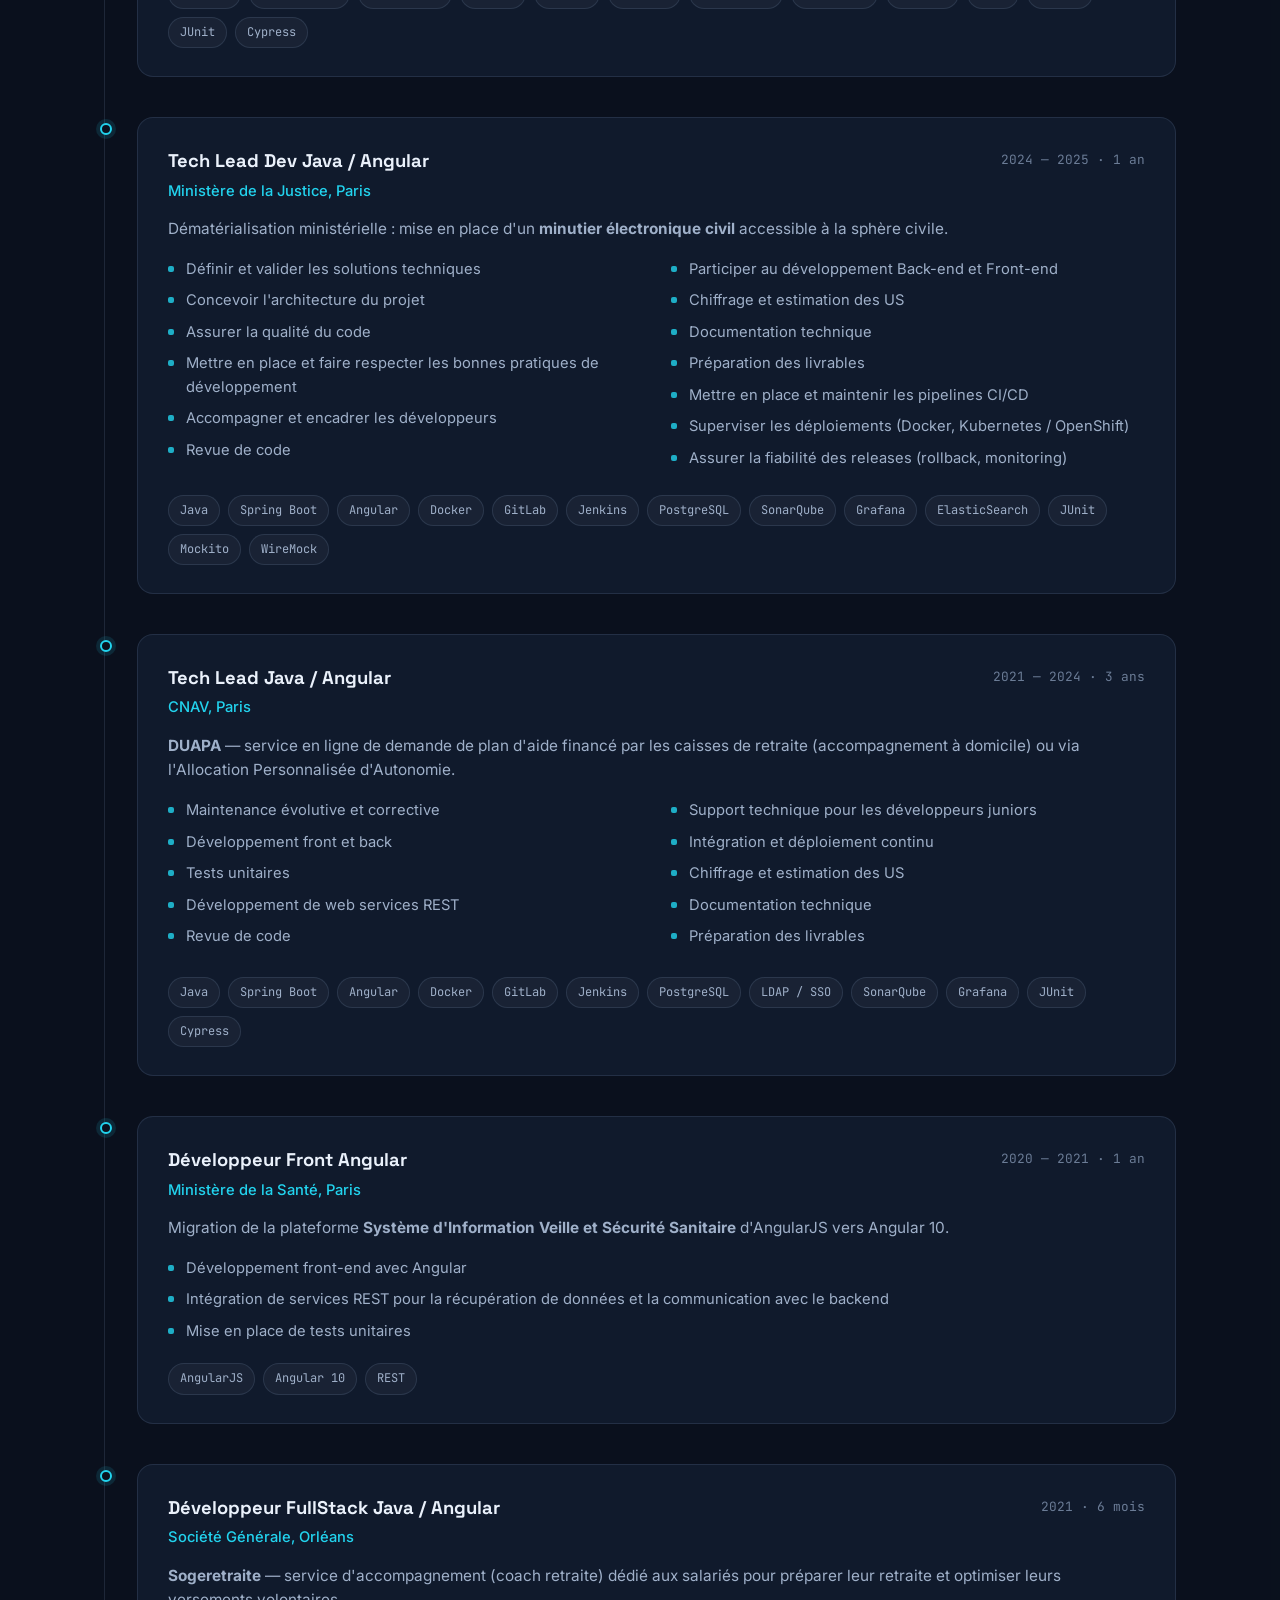
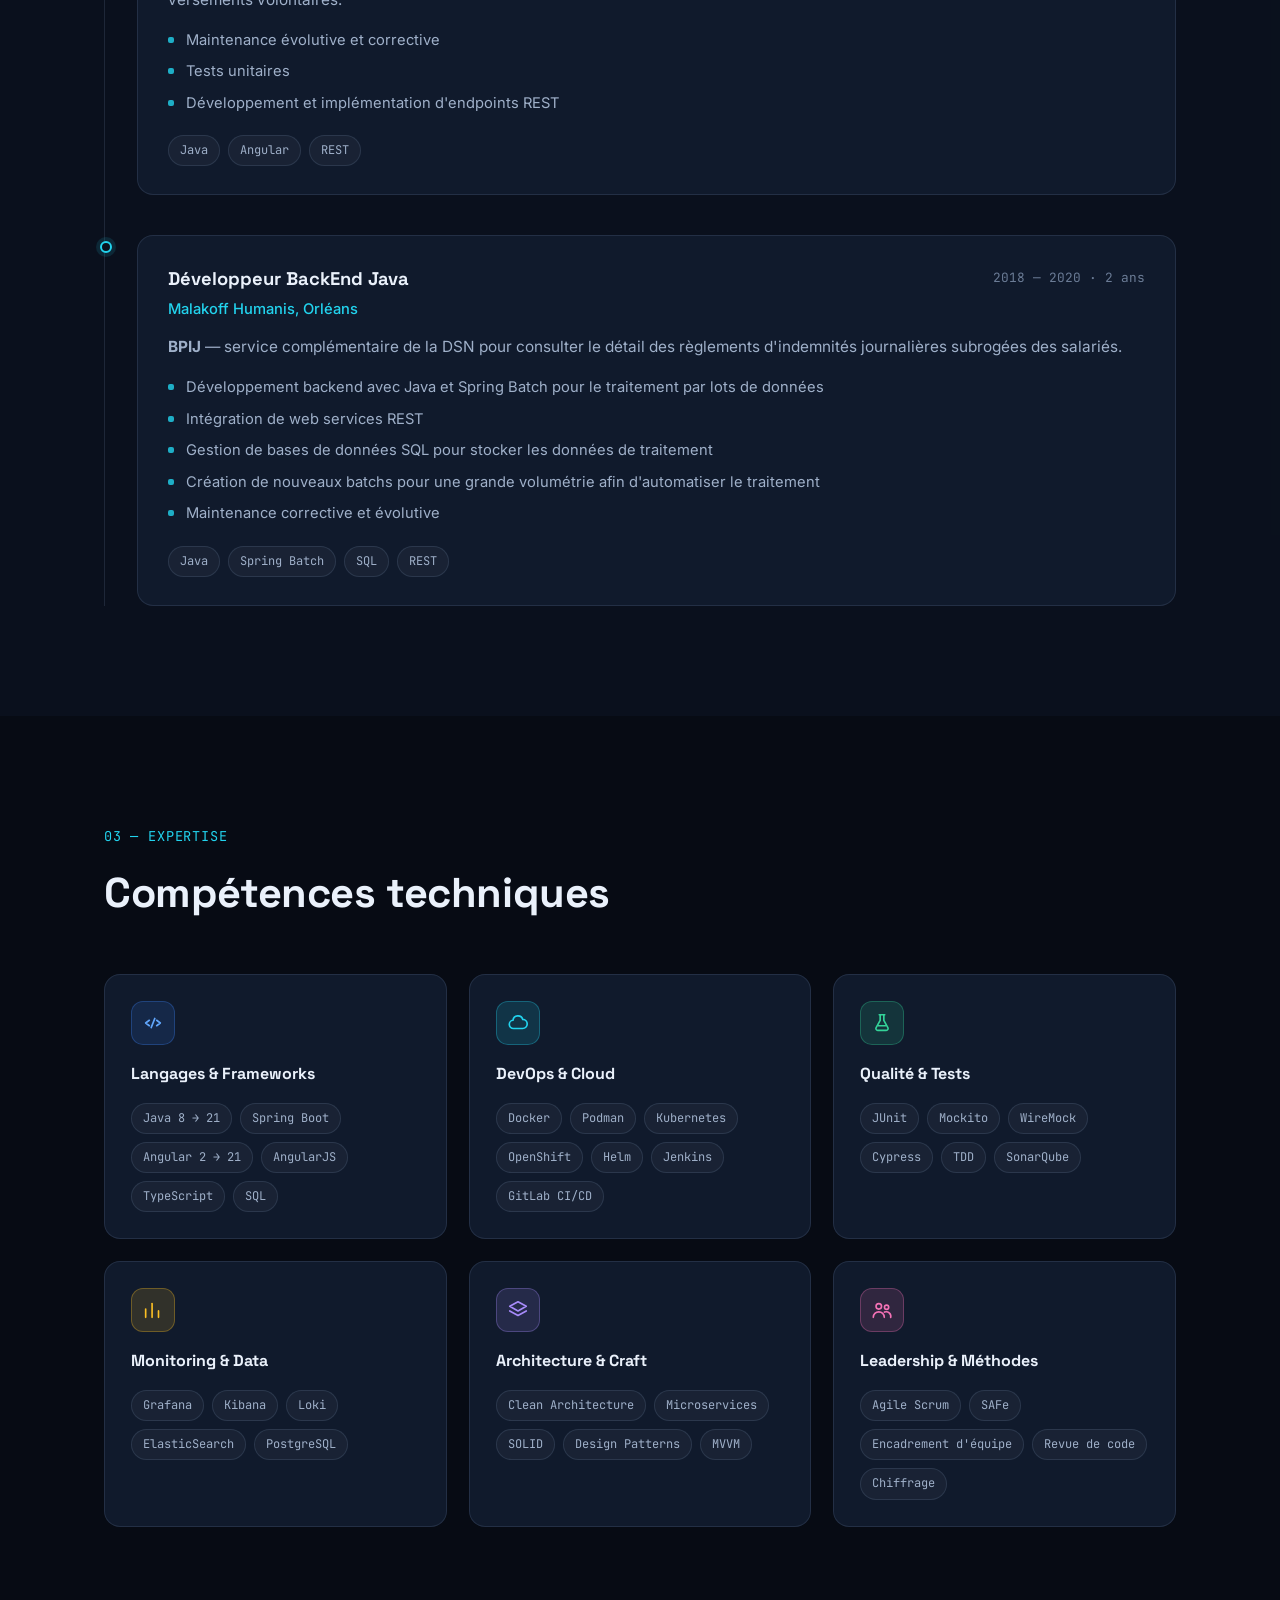
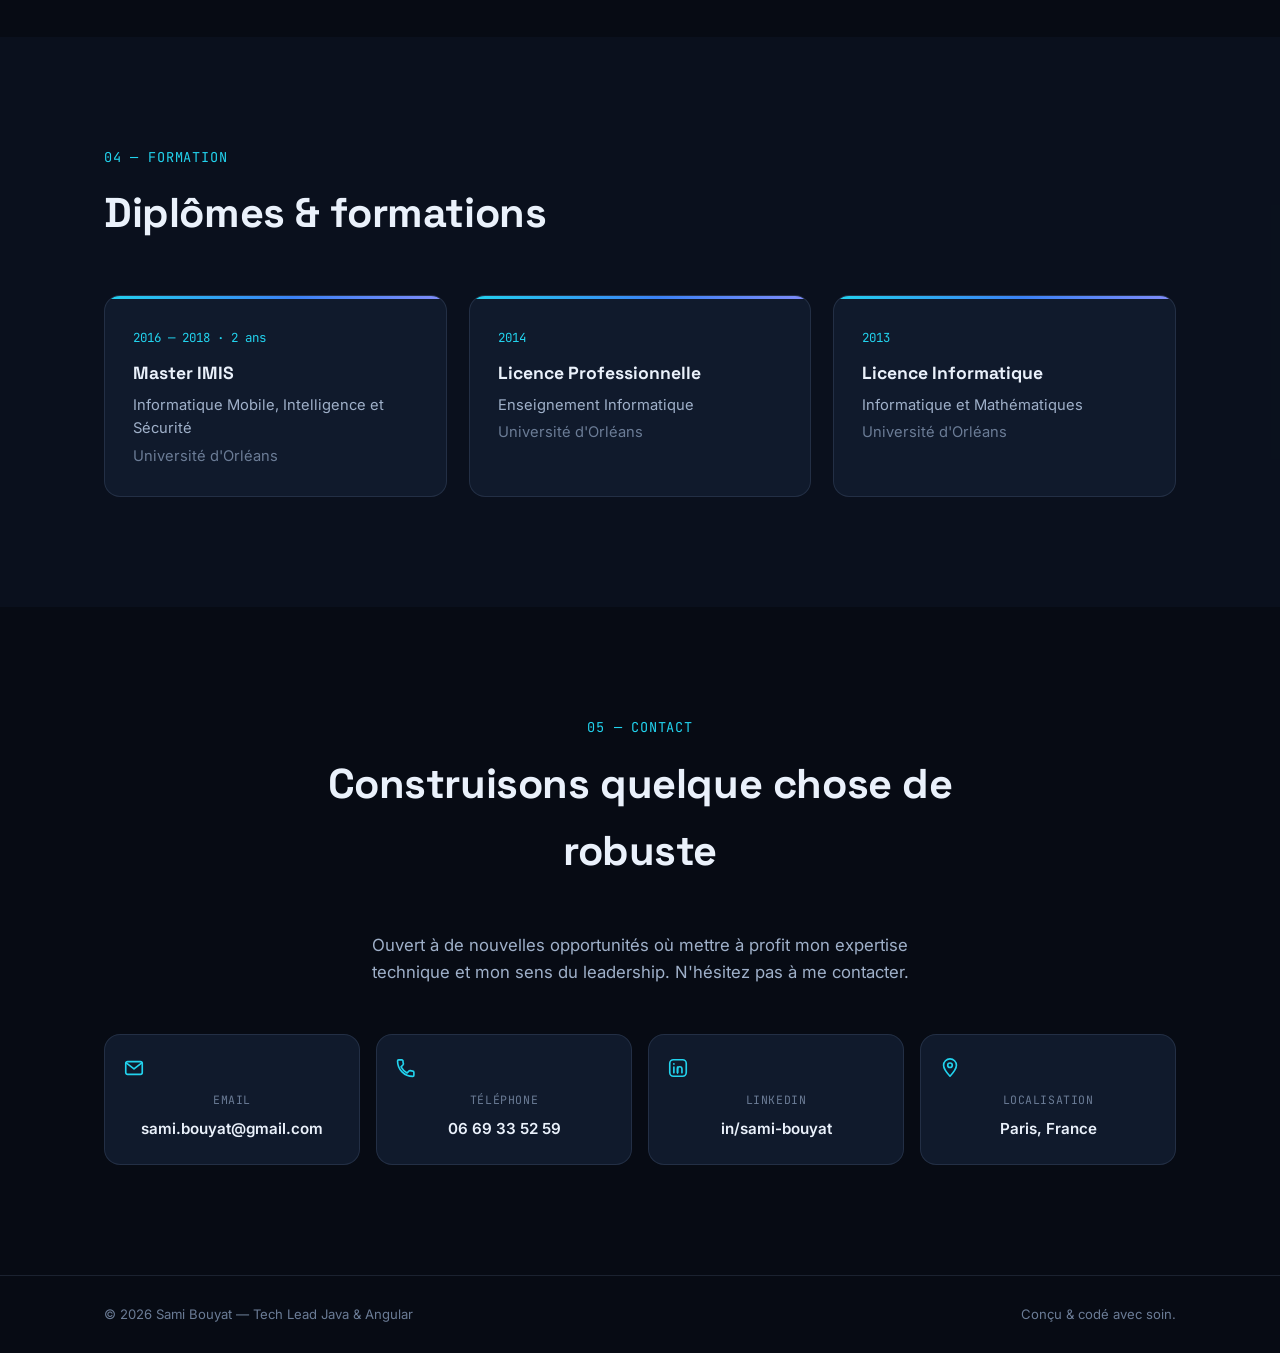
==== commit 58d3f344: "Ajoute un sélecteur de langue FR/EN et intègre les logos finaux (Malakoff Humanis complet, Société G" ====
--- a/index.html
+++ b/index.html
@@ -56,6 +56,16 @@
   <symbol id="i-users" viewBox="0 0 24 24" fill="none" stroke="currentColor" stroke-width="1.8" stroke-linecap="round" stroke-linejoin="round">
     <circle cx="8.5" cy="8" r="3"/><path d="M2.5 20a6 6 0 0 1 12 0"/><circle cx="17" cy="9" r="2.3"/><path d="M14.7 14.3A5 5 0 0 1 21.5 20"/>
   </symbol>
+  <symbol id="flag-fr" viewBox="0 0 3 2">
+    <rect width="1" height="2" x="0" fill="#0055A4"/><rect width="1" height="2" x="1" fill="#fff"/><rect width="1" height="2" x="2" fill="#EF4135"/>
+  </symbol>
+  <symbol id="flag-gb" viewBox="0 0 60 30">
+    <rect width="60" height="30" fill="#00247d"/>
+    <path d="M0 0 L60 30 M60 0 L0 30" stroke="#fff" stroke-width="6"/>
+    <path d="M0 0 L60 30 M60 0 L0 30" stroke="#cf142b" stroke-width="2"/>
+    <path d="M30 0 V30 M0 15 H60" stroke="#fff" stroke-width="10"/>
+    <path d="M30 0 V30 M0 15 H60" stroke="#cf142b" stroke-width="6"/>
+  </symbol>
 </svg>
 
 <div class="code-bg-global" aria-hidden="true"></div>
@@ -65,13 +75,17 @@
   <div class="nav-inner">
     <a href="#top" class="nav-logo">SB<span class="dot">.</span></a>
     <nav class="nav-links" id="navLinks">
-      <a href="#about">À propos</a>
-      <a href="#experience">Expérience</a>
-      <a href="#skills">Compétences</a>
-      <a href="#education">Formation</a>
-      <a href="#contact">Contact</a>
+      <a href="#about" data-en="About">À propos</a>
+      <a href="#experience" data-en="Experience">Expérience</a>
+      <a href="#skills" data-en="Skills">Compétences</a>
+      <a href="#education" data-en="Education">Formation</a>
+      <a href="#contact" data-en="Contact">Contact</a>
     </nav>
-    <a href="#contact" class="btn btn-ghost nav-cta">Me contacter</a>
+    <div class="lang-switch" role="group" aria-label="Langue / Language">
+      <button class="lang-btn active" data-lang="fr" aria-pressed="true"><svg class="flag"><use href="#flag-fr"/></svg> FR</button>
+      <button class="lang-btn" data-lang="en" aria-pressed="false"><svg class="flag"><use href="#flag-gb"/></svg> EN</button>
+    </div>
+    <a href="#contact" class="btn btn-ghost nav-cta" data-en="Contact me">Me contacter</a>
     <button class="nav-toggle" id="navToggle" aria-label="Ouvrir le menu" aria-expanded="false">
       <span></span><span></span><span></span>
     </button>
@@ -89,21 +103,21 @@
       <div class="grid-lines"></div>
     </div>
     <div class="container hero-inner">
-      <p class="hero-eyebrow reveal">
+      <p class="hero-eyebrow reveal" data-en="Open to new challenges">
         <span class="status-dot"></span> Disponible pour de nouveaux challenges
       </p>
       <h1 class="hero-title reveal">
         Sami <span class="text-gradient">Bouyat</span>
       </h1>
       <h2 class="hero-role reveal">Tech Lead <span class="slash">/</span> Java &amp; Angular</h2>
-      <p class="hero-text reveal">
+      <p class="hero-text reveal" data-en="8 years of expertise in &lt;strong&gt;Java&lt;/strong&gt; &amp; &lt;strong&gt;Angular&lt;/strong&gt; development, leading strategic projects for major clients such as the &lt;strong&gt;CNAV&lt;/strong&gt; (French pension fund) and the &lt;strong&gt;Ministry of Justice&lt;/strong&gt;. Focused on quality, craftsmanship, and Agile methodologies.">
         8 ans d'expertise en développement <strong>Java</strong> &amp; <strong>Angular</strong>, j'ai piloté des
         projets stratégiques pour des clients majeurs tels que la <strong>CNAV</strong> et le
         <strong>Ministère de la Justice</strong>. Orienté qualité, craftsmanship et méthodologies Agiles.
       </p>
       <div class="hero-actions reveal">
-        <a href="#contact" class="btn btn-primary">Discutons de votre projet</a>
-        <a href="https://linkedin.com/in/sami-bouyat" target="_blank" rel="noopener" class="btn btn-outline">Voir LinkedIn</a>
+        <a href="#contact" class="btn btn-primary" data-en="Let's talk about your project">Discutons de votre projet</a>
+        <a href="https://linkedin.com/in/sami-bouyat" target="_blank" rel="noopener" class="btn btn-outline" data-en="View LinkedIn">Voir LinkedIn</a>
       </div>
       <div class="hero-meta reveal">
         <span><svg class="icon"><use href="#i-pin"/></svg> Paris</span>
@@ -117,32 +131,32 @@
   <!-- STATS STRIP -->
   <section class="stats-strip reveal">
     <div class="container stats-grid">
-      <div class="stat"><span class="stat-num">8+</span><span class="stat-label">Ans d'expérience</span></div>
-      <div class="stat"><span class="stat-num">7</span><span class="stat-label">Projets majeurs</span></div>
-      <div class="stat"><span class="stat-num">6</span><span class="stat-label">Grands comptes accompagnés</span></div>
-      <div class="stat"><span class="stat-num">Master</span><span class="stat-label">IMIS — Université d'Orléans</span></div>
+      <div class="stat"><span class="stat-num">8+</span><span class="stat-label" data-en="Years of experience">Ans d'expérience</span></div>
+      <div class="stat"><span class="stat-num">7</span><span class="stat-label" data-en="Major projects">Projets majeurs</span></div>
+      <div class="stat"><span class="stat-num">6</span><span class="stat-label" data-en="Enterprise clients">Grands comptes accompagnés</span></div>
+      <div class="stat"><span class="stat-num">Master</span><span class="stat-label" data-en="IMIS — University of Orléans">IMIS — Université d'Orléans</span></div>
     </div>
   </section>
 
   <!-- CLIENTS -->
   <section class="clients-strip reveal">
     <div class="container">
-      <p class="clients-label">Ils m'ont fait confiance</p>
+      <p class="clients-label" data-en="Trusted by">Ils m'ont fait confiance</p>
       <div class="clients-grid">
         <div class="client-badge">
           <span class="client-logo"><img src="assets/logos/ministere-justice.png" alt="Ministère de la Justice" loading="lazy"></span>
-          <span class="client-name">Ministère de la Justice</span>
+          <span class="client-name" data-en="French Ministry of Justice">Ministère de la Justice</span>
         </div>
         <div class="client-badge">
           <span class="client-logo"><img src="assets/logos/cnav.png" alt="CNAV" loading="lazy"></span>
-          <span class="client-name">Caisse Nationale d'Assurance Vieillesse</span>
+          <span class="client-name" data-en="National Pension Insurance Fund">Caisse Nationale d'Assurance Vieillesse</span>
         </div>
         <div class="client-badge">
           <span class="client-logo"><img src="assets/logos/ministere-interieur.png" alt="Ministère de l'Intérieur" loading="lazy"></span>
-          <span class="client-name">Ministère de l'Intérieur</span>
+          <span class="client-name" data-en="French Ministry of the Interior">Ministère de l'Intérieur</span>
         </div>
         <div class="client-badge">
-          <span class="client-mark">SG</span>
+          <span class="client-logo"><img src="assets/logos/societe-generale.png" alt="Société Générale" loading="lazy"></span>
           <span class="client-name">Société Générale</span>
         </div>
         <div class="client-badge">
@@ -156,10 +170,10 @@
   <!-- ABOUT -->
   <section class="section" id="about">
     <div class="container">
-      <p class="section-kicker reveal">01 — À propos</p>
-      <h2 class="section-title reveal">Un Tech Lead orienté qualité &amp; impact</h2>
+      <p class="section-kicker reveal" data-en="01 — About">01 — À propos</p>
+      <h2 class="section-title reveal" data-en="A quality &amp; impact-driven Tech Lead">Un Tech Lead orienté qualité &amp; impact</h2>
       <div class="about-grid">
-        <p class="about-text reveal">
+        <p class="about-text reveal" data-en="Passionate about software development, I design robust and innovative solutions while always keeping an eye on code quality and best practices: &lt;strong&gt;Clean Architecture&lt;/strong&gt;, &lt;strong&gt;TDD&lt;/strong&gt;, &lt;strong&gt;SOLID&lt;/strong&gt; and &lt;strong&gt;Design Patterns&lt;/strong&gt;. A firm believer in Agile methodologies (Scrum, SAFe), I enjoy designing architecture as much as rallying a team around ambitious technical goals.&lt;br&gt;&lt;br&gt;Throughout my missions for &lt;strong&gt;CNAV&lt;/strong&gt;, the &lt;strong&gt;Ministry of Justice&lt;/strong&gt;, the &lt;strong&gt;Ministry of the Interior&lt;/strong&gt; and the &lt;strong&gt;Ministry of Health&lt;/strong&gt;, I have developed dual expertise: designing robust back-end architectures in &lt;strong&gt;Java / Spring Boot&lt;/strong&gt; and modern interfaces in &lt;strong&gt;Angular&lt;/strong&gt;, all industrialized with Docker, Kubernetes/OpenShift and full CI/CD pipelines.">
           Passionné par le développement logiciel, je conçois des solutions robustes et innovantes en gardant
           toujours un œil sur la qualité du code et les bonnes pratiques : <strong>Clean Architecture</strong>,
           <strong>TDD</strong>, <strong>SOLID</strong> et <strong>Design Patterns</strong>. Adepte des méthodologies
@@ -174,15 +188,15 @@
         </p>
         <div class="about-side reveal">
           <div class="info-card">
-            <h3>Langues</h3>
+            <h3 data-en="Languages">Langues</h3>
             <ul class="lang-list">
-              <li><span>Français</span><span class="lang-bar"><i style="width:100%"></i></span></li>
-              <li><span>Anglais</span><span class="lang-bar"><i style="width:75%"></i></span></li>
-              <li><span>Espagnol</span><span class="lang-bar"><i style="width:55%"></i></span></li>
+              <li><span data-en="French">Français</span><span class="lang-bar"><i style="width:100%"></i></span></li>
+              <li><span data-en="English">Anglais</span><span class="lang-bar"><i style="width:75%"></i></span></li>
+              <li><span data-en="Spanish">Espagnol</span><span class="lang-bar"><i style="width:55%"></i></span></li>
             </ul>
           </div>
           <div class="info-card">
-            <h3>Réseaux</h3>
+            <h3 data-en="Connect">Réseaux</h3>
             <ul class="social-list">
               <li><a href="https://linkedin.com/in/sami-bouyat" target="_blank" rel="noopener"><svg class="icon"><use href="#i-linkedin"/></svg> in/sami-bouyat</a></li>
               <li><a href="https://twitter.com/samiBouyat" target="_blank" rel="noopener"><svg class="icon"><use href="#i-x"/></svg> @samiBouyat</a></li>
@@ -197,8 +211,8 @@
   <!-- EXPERIENCE -->
   <section class="section section-alt" id="experience">
     <div class="container">
-      <p class="section-kicker reveal">02 — Parcours</p>
-      <h2 class="section-title reveal">Expériences professionnelles</h2>
+      <p class="section-kicker reveal" data-en="02 — Experience">02 — Parcours</p>
+      <h2 class="section-title reveal" data-en="Professional Experience">Expériences professionnelles</h2>
 
       <div class="timeline">
 
@@ -207,21 +221,21 @@
           <div class="tl-card">
             <div class="tl-head">
               <div>
-                <h3>Senior Développeur FullStack</h3>
+                <h3 data-en="Senior Fullstack Developer">Senior Développeur FullStack</h3>
                 <p class="tl-company">Ministère de la Justice, Paris</p>
               </div>
-              <span class="tl-date">Jan. 2026 — Juil. 2026 · 6 mois</span>
-            </div>
-            <p class="tl-desc">
+              <span class="tl-date" data-en="Jan 2026 – Jul 2026 · 6 months">Jan. 2026 — Juil. 2026 · 6 mois</span>
+            </div>
+            <p class="tl-desc" data-en="INCIDEO project — the incident reporting tool for the French Prison Administration Directorate: tracking incidents in both open and closed custody settings, maintaining a historical record, and harmonizing professional practices.">
               Projet <strong>INCIDEO</strong>, l'outil de signalement des incidents de la Direction de l'Administration
               Pénitentiaire : suivi des incidents en milieu ouvert et fermé, historique et harmonisation des pratiques
               professionnelles.
             </p>
             <ul class="tl-bullets">
-              <li>Conception et développement d'applications en Java 21 / Angular 21</li>
-              <li>Mise en place de tests unitaires</li>
-              <li>Développement et implémentation d'API REST</li>
-              <li>Proposition d'améliorations des processus de développement (Clean Architecture, MVVM)</li>
+              <li data-en="Designed and developed applications in Java 21 / Angular 21">Conception et développement d'applications en Java 21 / Angular 21</li>
+              <li data-en="Implemented unit tests">Mise en place de tests unitaires</li>
+              <li data-en="Developed and implemented REST APIs">Développement et implémentation d'API REST</li>
+              <li data-en="Proposed improvements to development processes (Clean Architecture, MVVM)">Proposition d'améliorations des processus de développement (Clean Architecture, MVVM)</li>
             </ul>
             <div class="tag-row">
               <span class="tag">Java 21</span><span class="tag">Spring Boot</span><span class="tag">Angular 21</span>
@@ -236,20 +250,20 @@
           <div class="tl-card">
             <div class="tl-head">
               <div>
-                <h3>Sénior Développeur Fullstack Java, Angular &amp; DevOps</h3>
+                <h3 data-en="Senior Fullstack Developer — Java, Angular &amp; DevOps">Sénior Développeur Fullstack Java, Angular &amp; DevOps</h3>
                 <p class="tl-company">Ministère de l'Intérieur, Paris</p>
               </div>
-              <span class="tl-date">2025 — 2026 · 1 an</span>
-            </div>
-            <p class="tl-desc">
+              <span class="tl-date" data-en="2025 – 2026 · 1 year">2025 — 2026 · 1 an</span>
+            </div>
+            <p class="tl-desc" data-en="ERPC project — Road Safety Education and Driving Licence Information System: modernizing and unifying driving licence-related services across France.">
               Projet <strong>ERPC</strong> — Système d'Information de l'Éducation Routière et du Permis de Conduire :
               modernisation et unification des services liés au permis de conduire en France.
             </p>
             <ul class="tl-bullets">
-              <li>Conception et développement d'applications en Java 17 / Angular 21</li>
-              <li>Mise en place de tests unitaires et e2e</li>
-              <li>Développement et implémentation d'API REST</li>
-              <li>Maintenance corrective et évolutive</li>
+              <li data-en="Designed and developed applications in Java 17 / Angular 21">Conception et développement d'applications en Java 17 / Angular 21</li>
+              <li data-en="Implemented unit and e2e tests">Mise en place de tests unitaires et e2e</li>
+              <li data-en="Developed and implemented REST APIs">Développement et implémentation d'API REST</li>
+              <li data-en="Corrective and evolutive maintenance">Maintenance corrective et évolutive</li>
             </ul>
             <div class="tag-row">
               <span class="tag">Java 17</span><span class="tag">Spring Boot</span><span class="tag">Angular 21</span>
@@ -265,29 +279,29 @@
           <div class="tl-card">
             <div class="tl-head">
               <div>
-                <h3>Tech Lead Dev Java / Angular</h3>
+                <h3 data-en="Tech Lead Developer — Java / Angular">Tech Lead Dev Java / Angular</h3>
                 <p class="tl-company">Ministère de la Justice, Paris</p>
               </div>
-              <span class="tl-date">2024 — 2025 · 1 an</span>
-            </div>
-            <p class="tl-desc">
+              <span class="tl-date" data-en="2024 – 2025 · 1 year">2024 — 2025 · 1 an</span>
+            </div>
+            <p class="tl-desc" data-en="Ministerial digitalization initiative: implementation of an electronic civil records register accessible to civil-sector users.">
               Dématérialisation ministérielle : mise en place d'un <strong>minutier électronique civil</strong>
               accessible à la sphère civile.
             </p>
             <ul class="tl-bullets tl-bullets-wide">
-              <li>Définir et valider les solutions techniques</li>
-              <li>Concevoir l'architecture du projet</li>
-              <li>Assurer la qualité du code</li>
-              <li>Mettre en place et faire respecter les bonnes pratiques de développement</li>
-              <li>Accompagner et encadrer les développeurs</li>
-              <li>Revue de code</li>
-              <li>Participer au développement Back-end et Front-end</li>
-              <li>Chiffrage et estimation des US</li>
-              <li>Documentation technique</li>
-              <li>Préparation des livrables</li>
-              <li>Mettre en place et maintenir les pipelines CI/CD</li>
-              <li>Superviser les déploiements (Docker, Kubernetes / OpenShift)</li>
-              <li>Assurer la fiabilité des releases (rollback, monitoring)</li>
+              <li data-en="Define and validate technical solutions">Définir et valider les solutions techniques</li>
+              <li data-en="Design the project architecture">Concevoir l'architecture du projet</li>
+              <li data-en="Ensure code quality">Assurer la qualité du code</li>
+              <li data-en="Establish and enforce development best practices">Mettre en place et faire respecter les bonnes pratiques de développement</li>
+              <li data-en="Mentor and supervise developers">Accompagner et encadrer les développeurs</li>
+              <li data-en="Code reviews">Revue de code</li>
+              <li data-en="Contribute to Back-end and Front-end development">Participer au développement Back-end et Front-end</li>
+              <li data-en="Effort estimation and sizing of user stories">Chiffrage et estimation des US</li>
+              <li data-en="Technical documentation">Documentation technique</li>
+              <li data-en="Deliverables preparation">Préparation des livrables</li>
+              <li data-en="Set up and maintain CI/CD pipelines">Mettre en place et maintenir les pipelines CI/CD</li>
+              <li data-en="Oversee deployments (Docker, Kubernetes / OpenShift)">Superviser les déploiements (Docker, Kubernetes / OpenShift)</li>
+              <li data-en="Ensure release reliability (rollback, monitoring)">Assurer la fiabilité des releases (rollback, monitoring)</li>
             </ul>
             <div class="tag-row">
               <span class="tag">Java</span><span class="tag">Spring Boot</span><span class="tag">Angular</span>
@@ -303,26 +317,26 @@
           <div class="tl-card">
             <div class="tl-head">
               <div>
-                <h3>Tech Lead Java / Angular</h3>
+                <h3 data-en="Tech Lead — Java / Angular">Tech Lead Java / Angular</h3>
                 <p class="tl-company">CNAV, Paris</p>
               </div>
-              <span class="tl-date">2021 — 2024 · 3 ans</span>
-            </div>
-            <p class="tl-desc">
+              <span class="tl-date" data-en="2021 – 2024 · 3 years">2021 — 2024 · 3 ans</span>
+            </div>
+            <p class="tl-desc" data-en="DUAPA — an online service for requesting a support plan funded by pension funds (home care assistance) or through the Personalized Autonomy Allowance.">
               <strong>DUAPA</strong> — service en ligne de demande de plan d'aide financé par les caisses de retraite
               (accompagnement à domicile) ou via l'Allocation Personnalisée d'Autonomie.
             </p>
             <ul class="tl-bullets tl-bullets-wide">
-              <li>Maintenance évolutive et corrective</li>
-              <li>Développement front et back</li>
-              <li>Tests unitaires</li>
-              <li>Développement de web services REST</li>
-              <li>Revue de code</li>
-              <li>Support technique pour les développeurs juniors</li>
-              <li>Intégration et déploiement continu</li>
-              <li>Chiffrage et estimation des US</li>
-              <li>Documentation technique</li>
-              <li>Préparation des livrables</li>
+              <li data-en="Evolutive and corrective maintenance">Maintenance évolutive et corrective</li>
+              <li data-en="Front-end and back-end development">Développement front et back</li>
+              <li data-en="Unit tests">Tests unitaires</li>
+              <li data-en="Development of REST web services">Développement de web services REST</li>
+              <li data-en="Code reviews">Revue de code</li>
+              <li data-en="Technical support for junior developers">Support technique pour les développeurs juniors</li>
+              <li data-en="Continuous integration and deployment">Intégration et déploiement continu</li>
+              <li data-en="Effort estimation and sizing of user stories">Chiffrage et estimation des US</li>
+              <li data-en="Technical documentation">Documentation technique</li>
+              <li data-en="Deliverables preparation">Préparation des livrables</li>
             </ul>
             <div class="tag-row">
               <span class="tag">Java</span><span class="tag">Spring Boot</span><span class="tag">Angular</span>
@@ -338,19 +352,19 @@
           <div class="tl-card">
             <div class="tl-head">
               <div>
-                <h3>Développeur Front Angular</h3>
+                <h3 data-en="Angular Front-End Developer">Développeur Front Angular</h3>
                 <p class="tl-company">Ministère de la Santé, Paris</p>
               </div>
-              <span class="tl-date">2020 — 2021 · 1 an</span>
-            </div>
-            <p class="tl-desc">
+              <span class="tl-date" data-en="2020 – 2021 · 1 year">2020 — 2021 · 1 an</span>
+            </div>
+            <p class="tl-desc" data-en="Migration of the Health Monitoring and Safety Information System platform from AngularJS to Angular 10.">
               Migration de la plateforme <strong>Système d'Information Veille et Sécurité Sanitaire</strong>
               d'AngularJS vers Angular 10.
             </p>
             <ul class="tl-bullets">
-              <li>Développement front-end avec Angular</li>
-              <li>Intégration de services REST pour la récupération de données et la communication avec le backend</li>
-              <li>Mise en place de tests unitaires</li>
+              <li data-en="Front-end development with Angular">Développement front-end avec Angular</li>
+              <li data-en="Integrated REST services for data retrieval and backend communication">Intégration de services REST pour la récupération de données et la communication avec le backend</li>
+              <li data-en="Implemented unit tests">Mise en place de tests unitaires</li>
             </ul>
             <div class="tag-row"><span class="tag">AngularJS</span><span class="tag">Angular 10</span><span class="tag">REST</span></div>
           </div>
@@ -361,19 +375,19 @@
           <div class="tl-card">
             <div class="tl-head">
               <div>
-                <h3>Développeur FullStack Java / Angular</h3>
+                <h3 data-en="Fullstack Developer — Java / Angular">Développeur FullStack Java / Angular</h3>
                 <p class="tl-company">Société Générale, Orléans</p>
               </div>
-              <span class="tl-date">2021 · 6 mois</span>
-            </div>
-            <p class="tl-desc">
+              <span class="tl-date" data-en="2021 · 6 months">2021 · 6 mois</span>
+            </div>
+            <p class="tl-desc" data-en="Sogeretraite — a retirement coaching service for employees to help them prepare for retirement and optimize their voluntary contributions.">
               <strong>Sogeretraite</strong> — service d'accompagnement (coach retraite) dédié aux salariés pour
               préparer leur retraite et optimiser leurs versements volontaires.
             </p>
             <ul class="tl-bullets">
-              <li>Maintenance évolutive et corrective</li>
-              <li>Tests unitaires</li>
-              <li>Développement et implémentation d'endpoints REST</li>
+              <li data-en="Evolutive and corrective maintenance">Maintenance évolutive et corrective</li>
+              <li data-en="Unit tests">Tests unitaires</li>
+              <li data-en="Developed and implemented REST endpoints">Développement et implémentation d'endpoints REST</li>
             </ul>
             <div class="tag-row"><span class="tag">Java</span><span class="tag">Angular</span><span class="tag">REST</span></div>
           </div>
@@ -384,21 +398,21 @@
           <div class="tl-card">
             <div class="tl-head">
               <div>
-                <h3>Développeur BackEnd Java</h3>
+                <h3 data-en="Backend Java Developer">Développeur BackEnd Java</h3>
                 <p class="tl-company">Malakoff Humanis, Orléans</p>
               </div>
-              <span class="tl-date">2018 — 2020 · 2 ans</span>
-            </div>
-            <p class="tl-desc">
+              <span class="tl-date" data-en="2018 – 2020 · 2 years">2018 — 2020 · 2 ans</span>
+            </div>
+            <p class="tl-desc" data-en="BPIJ — a complementary DSN service for reviewing detailed payment records of subrogated daily allowances for employees.">
               <strong>BPIJ</strong> — service complémentaire de la DSN pour consulter le détail des règlements
               d'indemnités journalières subrogées des salariés.
             </p>
             <ul class="tl-bullets">
-              <li>Développement backend avec Java et Spring Batch pour le traitement par lots de données</li>
-              <li>Intégration de web services REST</li>
-              <li>Gestion de bases de données SQL pour stocker les données de traitement</li>
-              <li>Création de nouveaux batchs pour une grande volumétrie afin d'automatiser le traitement</li>
-              <li>Maintenance corrective et évolutive</li>
+              <li data-en="Backend development with Java and Spring Batch for batch data processing">Développement backend avec Java et Spring Batch pour le traitement par lots de données</li>
+              <li data-en="Integrated REST web services">Intégration de web services REST</li>
+              <li data-en="Managed SQL databases to store processing data">Gestion de bases de données SQL pour stocker les données de traitement</li>
+              <li data-en="Built new batch jobs to automate high-volume processing">Création de nouveaux batchs pour une grande volumétrie afin d'automatiser le traitement</li>
+              <li data-en="Corrective and evolutive maintenance">Maintenance corrective et évolutive</li>
             </ul>
             <div class="tag-row"><span class="tag">Java</span><span class="tag">Spring Batch</span><span class="tag">SQL</span><span class="tag">REST</span></div>
           </div>
@@ -411,13 +425,13 @@
   <!-- SKILLS -->
   <section class="section" id="skills">
     <div class="container">
-      <p class="section-kicker reveal">03 — Expertise</p>
-      <h2 class="section-title reveal">Compétences techniques</h2>
+      <p class="section-kicker reveal" data-en="03 — Expertise">03 — Expertise</p>
+      <h2 class="section-title reveal" data-en="Technical Skills">Compétences techniques</h2>
 
       <div class="skills-grid">
         <div class="skill-card reveal">
           <div class="skill-icon-badge badge-blue"><svg class="icon"><use href="#i-code"/></svg></div>
-          <h3>Langages &amp; Frameworks</h3>
+          <h3 data-en="Languages &amp; Frameworks">Langages &amp; Frameworks</h3>
           <div class="tag-row">
             <span class="tag">Java 8 → 21</span><span class="tag">Spring Boot</span><span class="tag">Angular 2 → 21</span>
             <span class="tag">AngularJS</span><span class="tag">TypeScript</span><span class="tag">SQL</span>
@@ -434,7 +448,7 @@
         </div>
         <div class="skill-card reveal">
           <div class="skill-icon-badge badge-green"><svg class="icon"><use href="#i-flask"/></svg></div>
-          <h3>Qualité &amp; Tests</h3>
+          <h3 data-en="Quality &amp; Testing">Qualité &amp; Tests</h3>
           <div class="tag-row">
             <span class="tag">JUnit</span><span class="tag">Mockito</span><span class="tag">WireMock</span>
             <span class="tag">Cypress</span><span class="tag">TDD</span><span class="tag">SonarQube</span>
@@ -458,10 +472,10 @@
         </div>
         <div class="skill-card reveal">
           <div class="skill-icon-badge badge-pink"><svg class="icon"><use href="#i-users"/></svg></div>
-          <h3>Leadership &amp; Méthodes</h3>
+          <h3 data-en="Leadership &amp; Methods">Leadership &amp; Méthodes</h3>
           <div class="tag-row">
-            <span class="tag">Agile Scrum</span><span class="tag">SAFe</span><span class="tag">Encadrement d'équipe</span>
-            <span class="tag">Revue de code</span><span class="tag">Chiffrage</span>
+            <span class="tag">Agile Scrum</span><span class="tag">SAFe</span><span class="tag" data-en="Team management">Encadrement d'équipe</span>
+            <span class="tag" data-en="Code review">Revue de code</span><span class="tag" data-en="Estimation">Chiffrage</span>
           </div>
         </div>
       </div>
@@ -471,27 +485,27 @@
   <!-- EDUCATION -->
   <section class="section section-alt" id="education">
     <div class="container">
-      <p class="section-kicker reveal">04 — Formation</p>
-      <h2 class="section-title reveal">Diplômes &amp; formations</h2>
+      <p class="section-kicker reveal" data-en="04 — Education">04 — Formation</p>
+      <h2 class="section-title reveal" data-en="Degrees &amp; Education">Diplômes &amp; formations</h2>
 
       <div class="edu-grid">
         <div class="edu-card reveal">
-          <span class="edu-date">2016 — 2018 · 2 ans</span>
+          <span class="edu-date" data-en="2016 – 2018 · 2 years">2016 — 2018 · 2 ans</span>
           <h3>Master IMIS</h3>
-          <p>Informatique Mobile, Intelligence et Sécurité</p>
-          <p class="edu-school">Université d'Orléans</p>
+          <p data-en="Mobile Computing, Intelligence and Security">Informatique Mobile, Intelligence et Sécurité</p>
+          <p class="edu-school" data-en="University of Orléans">Université d'Orléans</p>
         </div>
         <div class="edu-card reveal">
           <span class="edu-date">2014</span>
-          <h3>Licence Professionnelle</h3>
-          <p>Enseignement Informatique</p>
-          <p class="edu-school">Université d'Orléans</p>
+          <h3 data-en="Professional Bachelor's Degree">Licence Professionnelle</h3>
+          <p data-en="Computer Science Education">Enseignement Informatique</p>
+          <p class="edu-school" data-en="University of Orléans">Université d'Orléans</p>
         </div>
         <div class="edu-card reveal">
           <span class="edu-date">2013</span>
-          <h3>Licence Informatique</h3>
-          <p>Informatique et Mathématiques</p>
-          <p class="edu-school">Université d'Orléans</p>
+          <h3 data-en="Bachelor's Degree in Computer Science">Licence Informatique</h3>
+          <p data-en="Computer Science and Mathematics">Informatique et Mathématiques</p>
+          <p class="edu-school" data-en="University of Orléans">Université d'Orléans</p>
         </div>
       </div>
     </div>
@@ -501,8 +515,8 @@
   <section class="section contact" id="contact">
     <div class="container contact-inner">
       <p class="section-kicker reveal">05 — Contact</p>
-      <h2 class="section-title reveal">Construisons quelque chose de robuste</h2>
-      <p class="contact-text reveal">
+      <h2 class="section-title reveal" data-en="Let's build something solid">Construisons quelque chose de robuste</h2>
+      <p class="contact-text reveal" data-en="Open to new opportunities where I can put my technical expertise and leadership skills to good use. Feel free to reach out.">
         Ouvert à de nouvelles opportunités où mettre à profit mon expertise technique et mon sens du leadership.
         N'hésitez pas à me contacter.
       </p>
@@ -514,7 +528,7 @@
         </a>
         <a href="tel:+33669335259" class="contact-card">
           <svg class="icon icon-lg"><use href="#i-phone"/></svg>
-          <span class="contact-label">Téléphone</span>
+          <span class="contact-label" data-en="Phone">Téléphone</span>
           <span class="contact-value">06 69 33 52 59</span>
         </a>
         <a href="https://linkedin.com/in/sami-bouyat" target="_blank" rel="noopener" class="contact-card">
@@ -524,7 +538,7 @@
         </a>
         <span class="contact-card contact-card-static">
           <svg class="icon icon-lg"><use href="#i-pin"/></svg>
-          <span class="contact-label">Localisation</span>
+          <span class="contact-label" data-en="Location">Localisation</span>
           <span class="contact-value">Paris, France</span>
         </span>
       </div>
@@ -536,7 +550,7 @@
 <footer class="footer">
   <div class="container footer-inner">
     <span>© <span id="year"></span> Sami Bouyat — Tech Lead Java &amp; Angular</span>
-    <span>Conçu &amp; codé avec soin.</span>
+    <span data-en="Designed &amp; built with care.">Conçu &amp; codé avec soin.</span>
   </div>
 </footer>
 
--- a/css/style.css
+++ b/css/style.css
@@ -132,6 +132,44 @@
   position: relative;
 }
 .nav-links a:hover { color: var(--text); }
+
+.lang-switch {
+  display: flex;
+  align-items: center;
+  gap: 2px;
+  padding: 3px;
+  border: 1px solid var(--border);
+  border-radius: 999px;
+  background: rgba(255, 255, 255, 0.02);
+}
+.lang-btn {
+  display: inline-flex;
+  align-items: center;
+  gap: 6px;
+  padding: 6px 10px;
+  border: none;
+  border-radius: 999px;
+  background: transparent;
+  color: var(--text-faint);
+  font-family: var(--font-mono);
+  font-size: 0.78rem;
+  font-weight: 500;
+  cursor: pointer;
+  transition: background 0.2s ease, color 0.2s ease;
+}
+.lang-btn .flag {
+  width: 18px;
+  height: 12px;
+  border-radius: 2px;
+  overflow: hidden;
+  flex-shrink: 0;
+}
+.lang-btn:hover { color: var(--text); }
+.lang-btn.active {
+  background: var(--accent-soft);
+  color: var(--accent);
+}
+
 .nav-cta { margin-left: auto; }
 .nav-toggle {
   display: none;
@@ -692,6 +730,8 @@
   .nav-links { display: none; }
   .nav-cta { display: none; }
   .nav-toggle { display: flex; }
+  .lang-switch { margin-left: auto; }
+  .nav-toggle { margin-left: 10px; }
   .nav.menu-open .nav-links {
     display: flex;
     position: absolute;
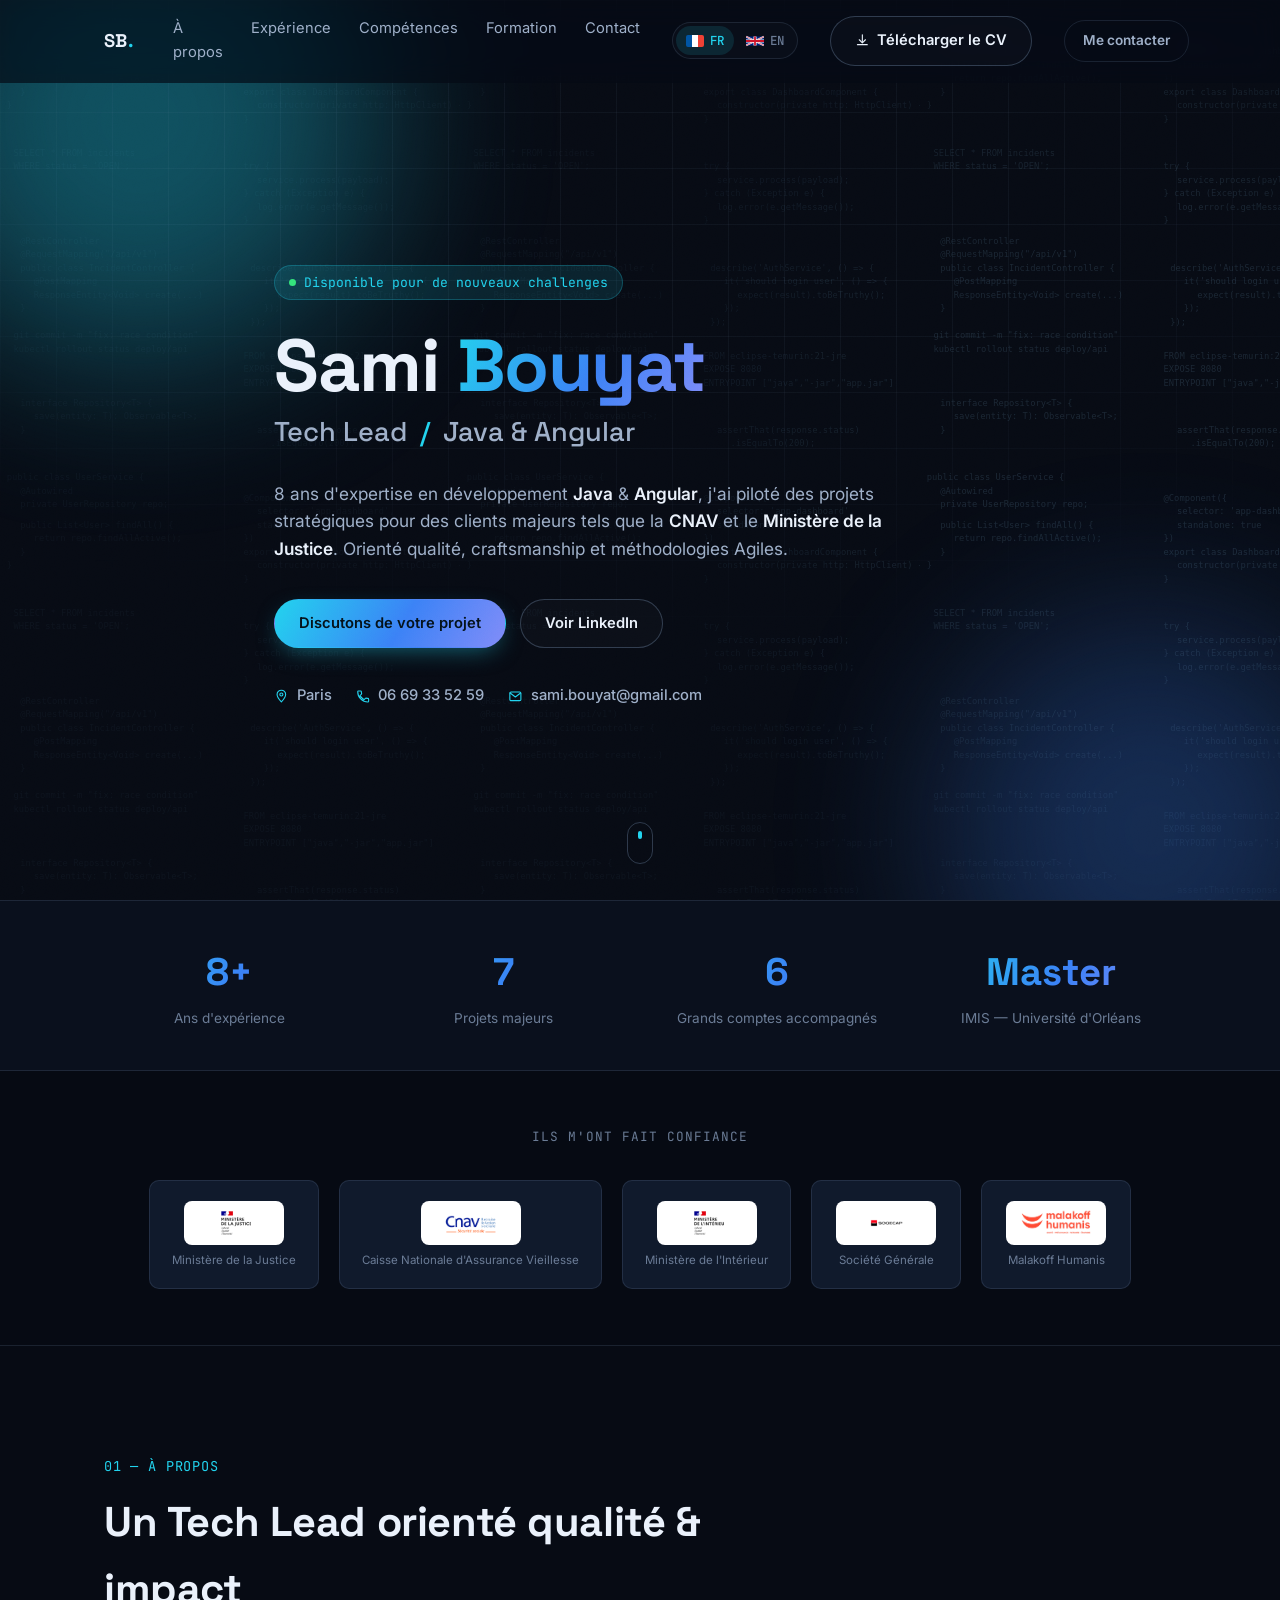
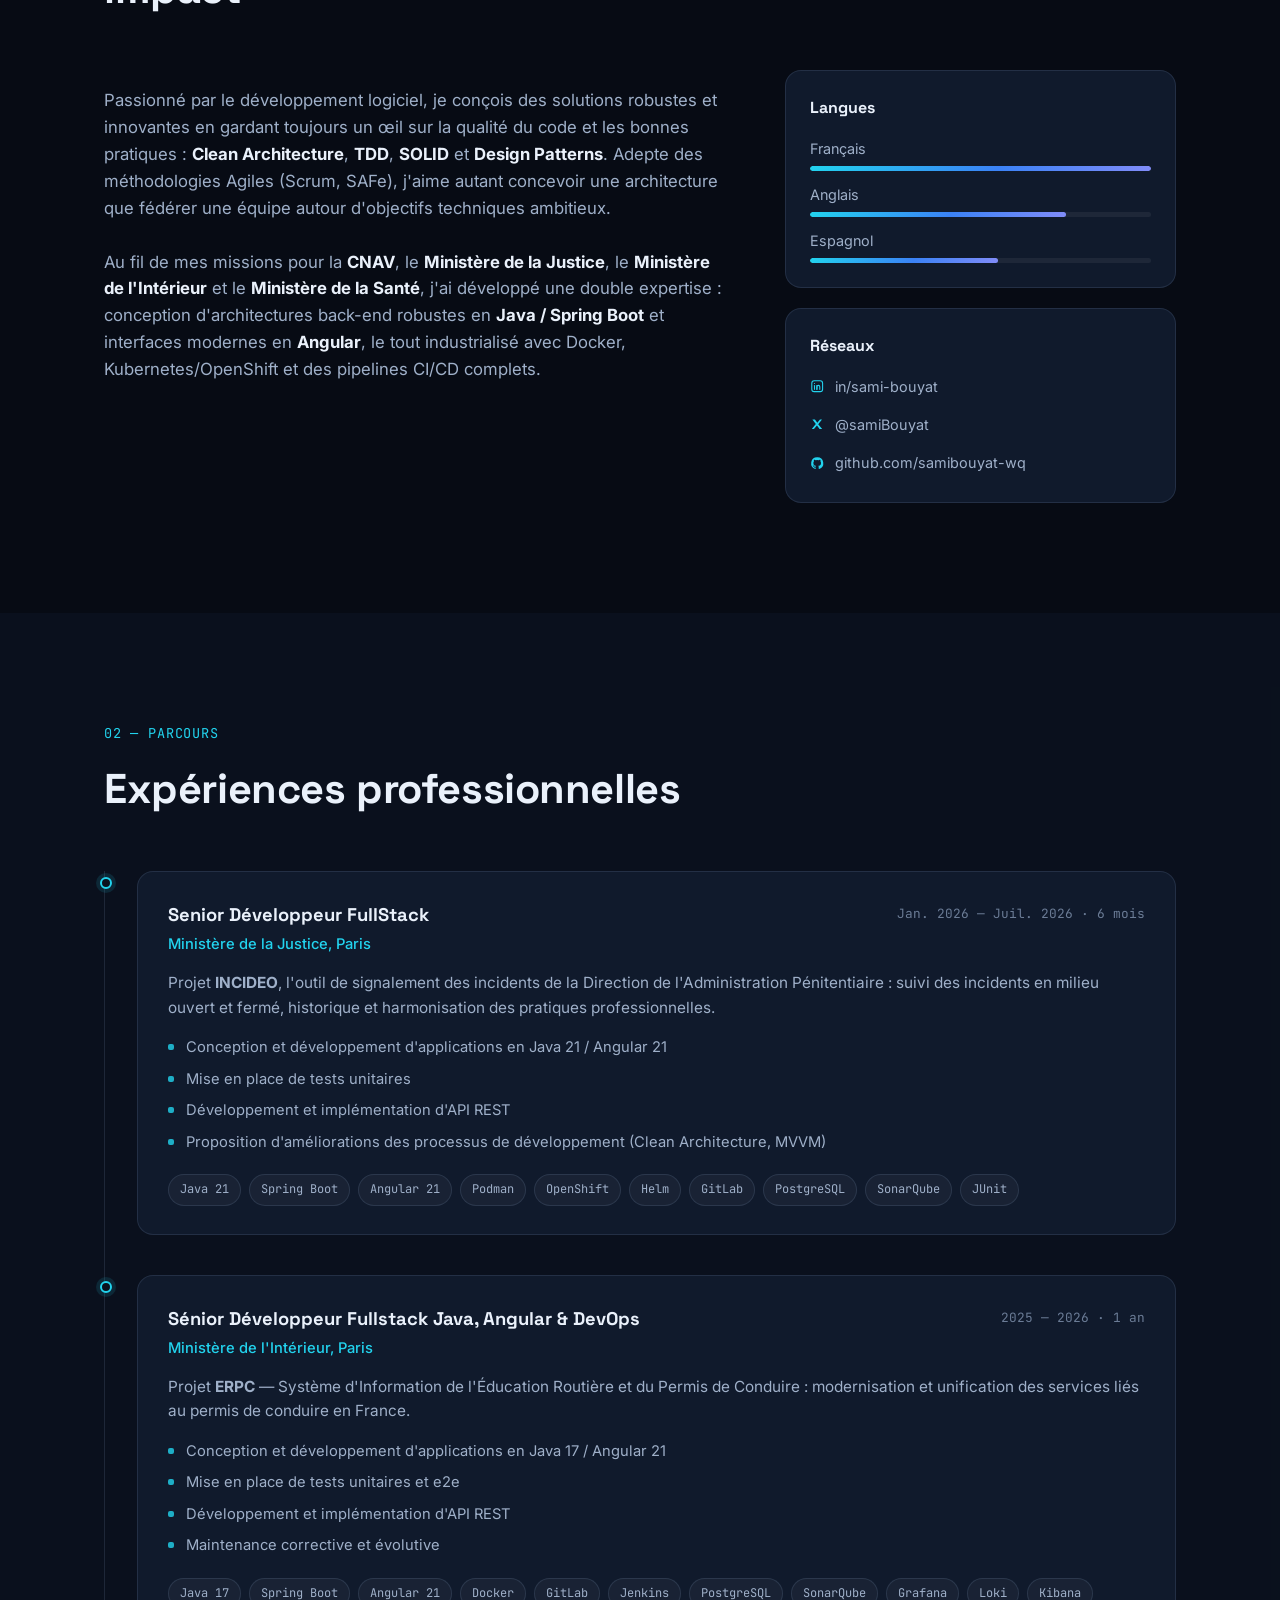
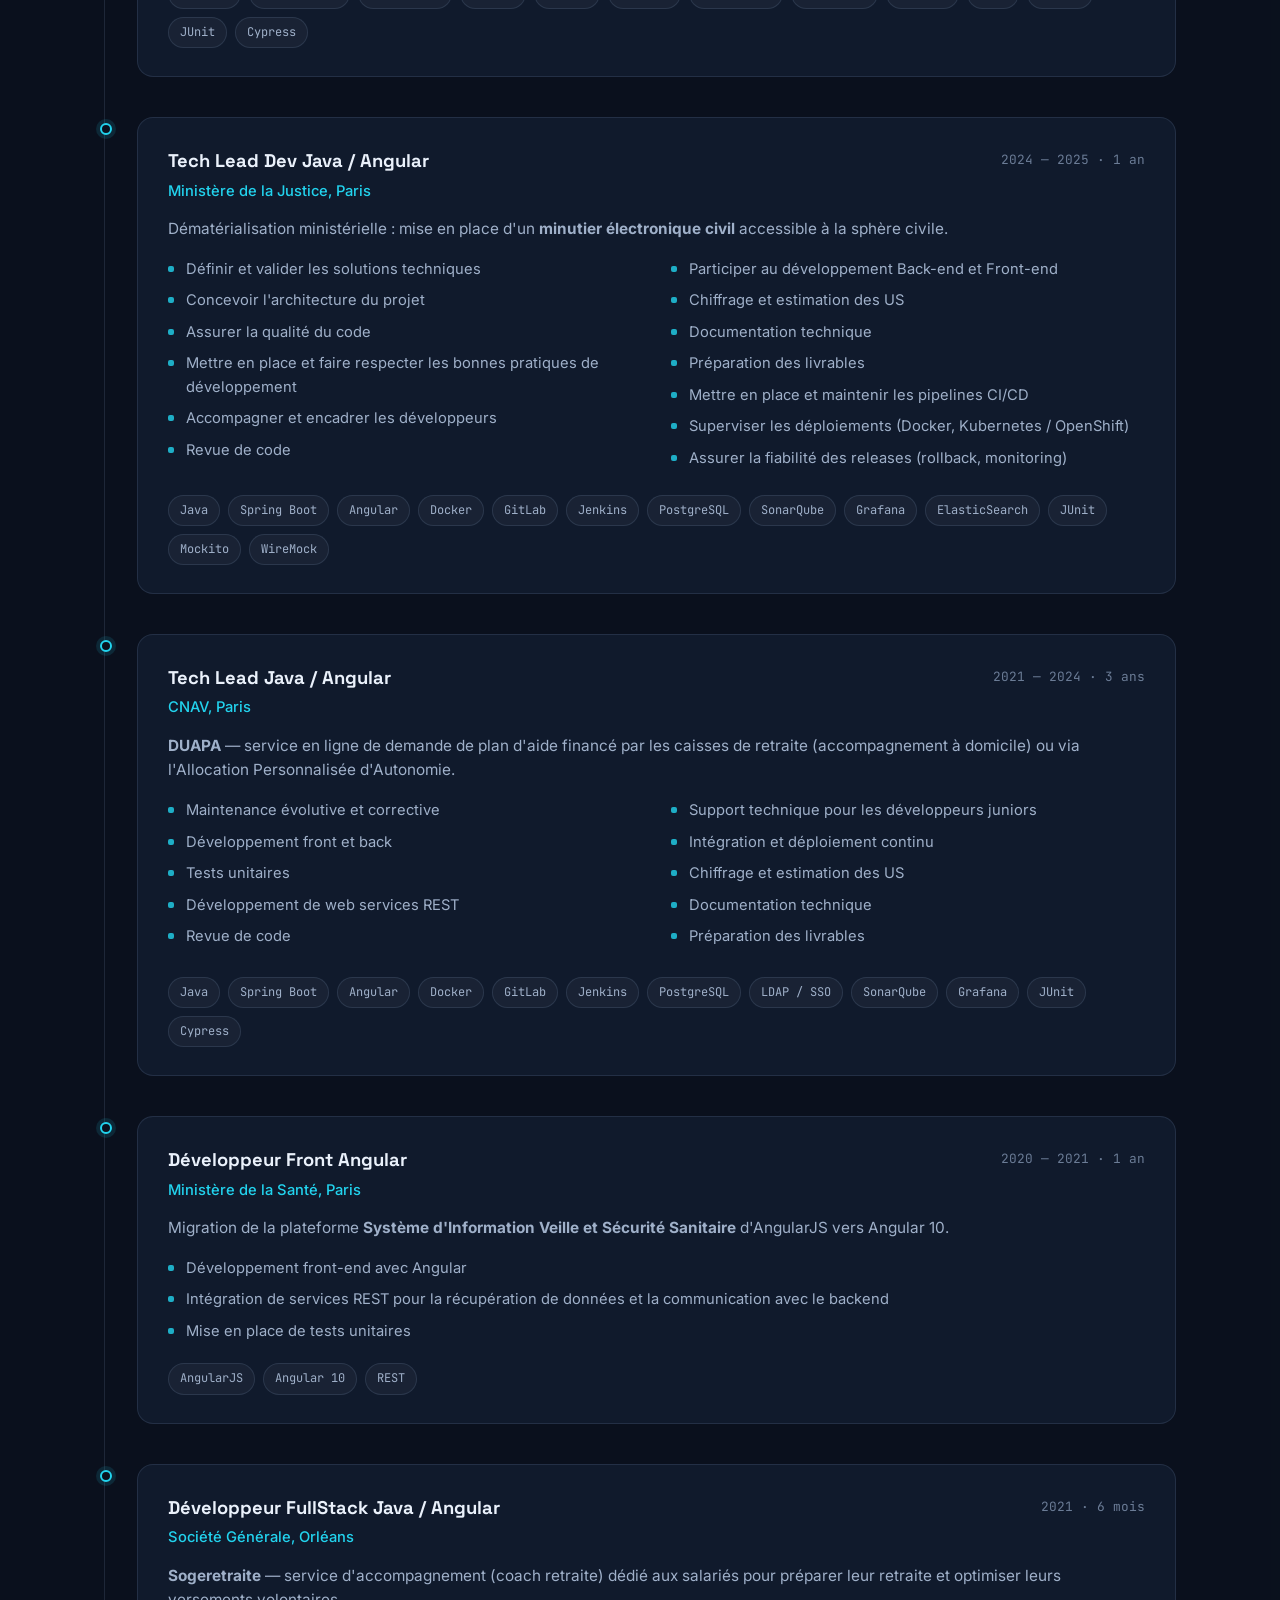
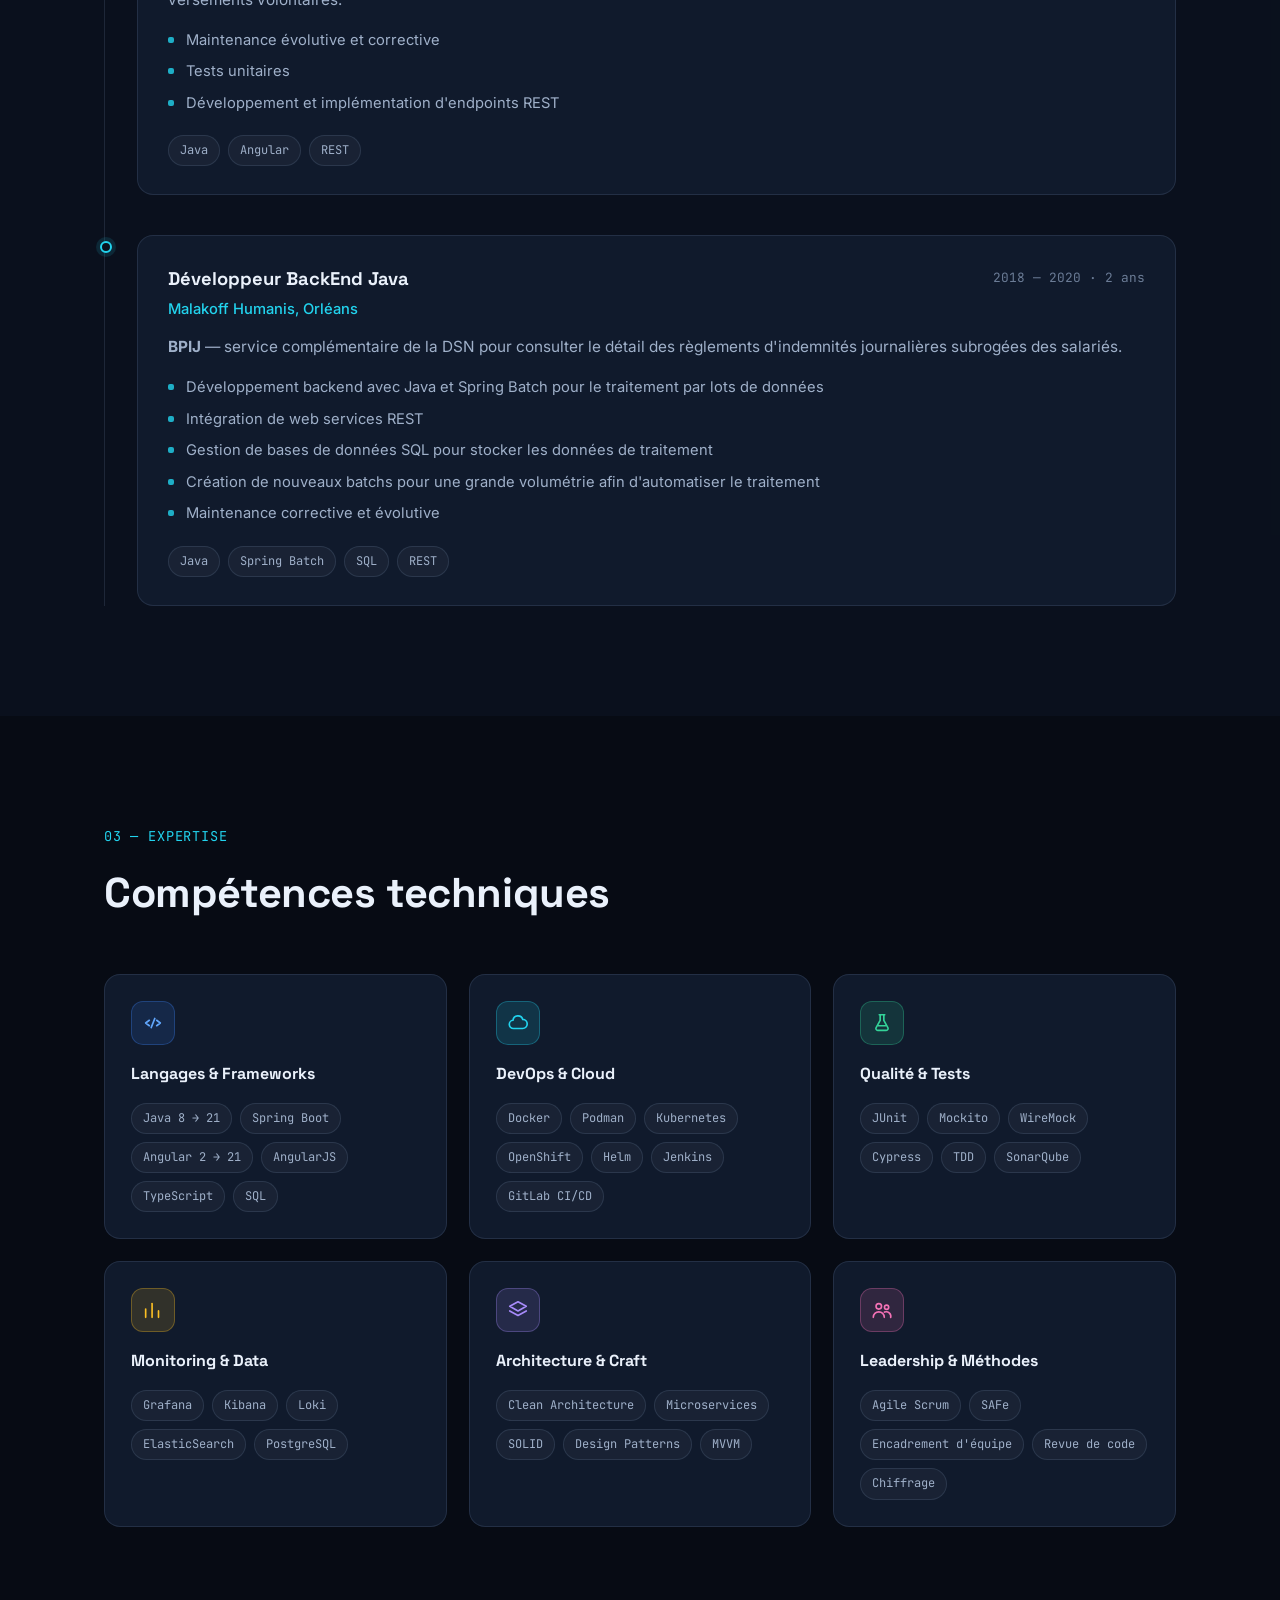
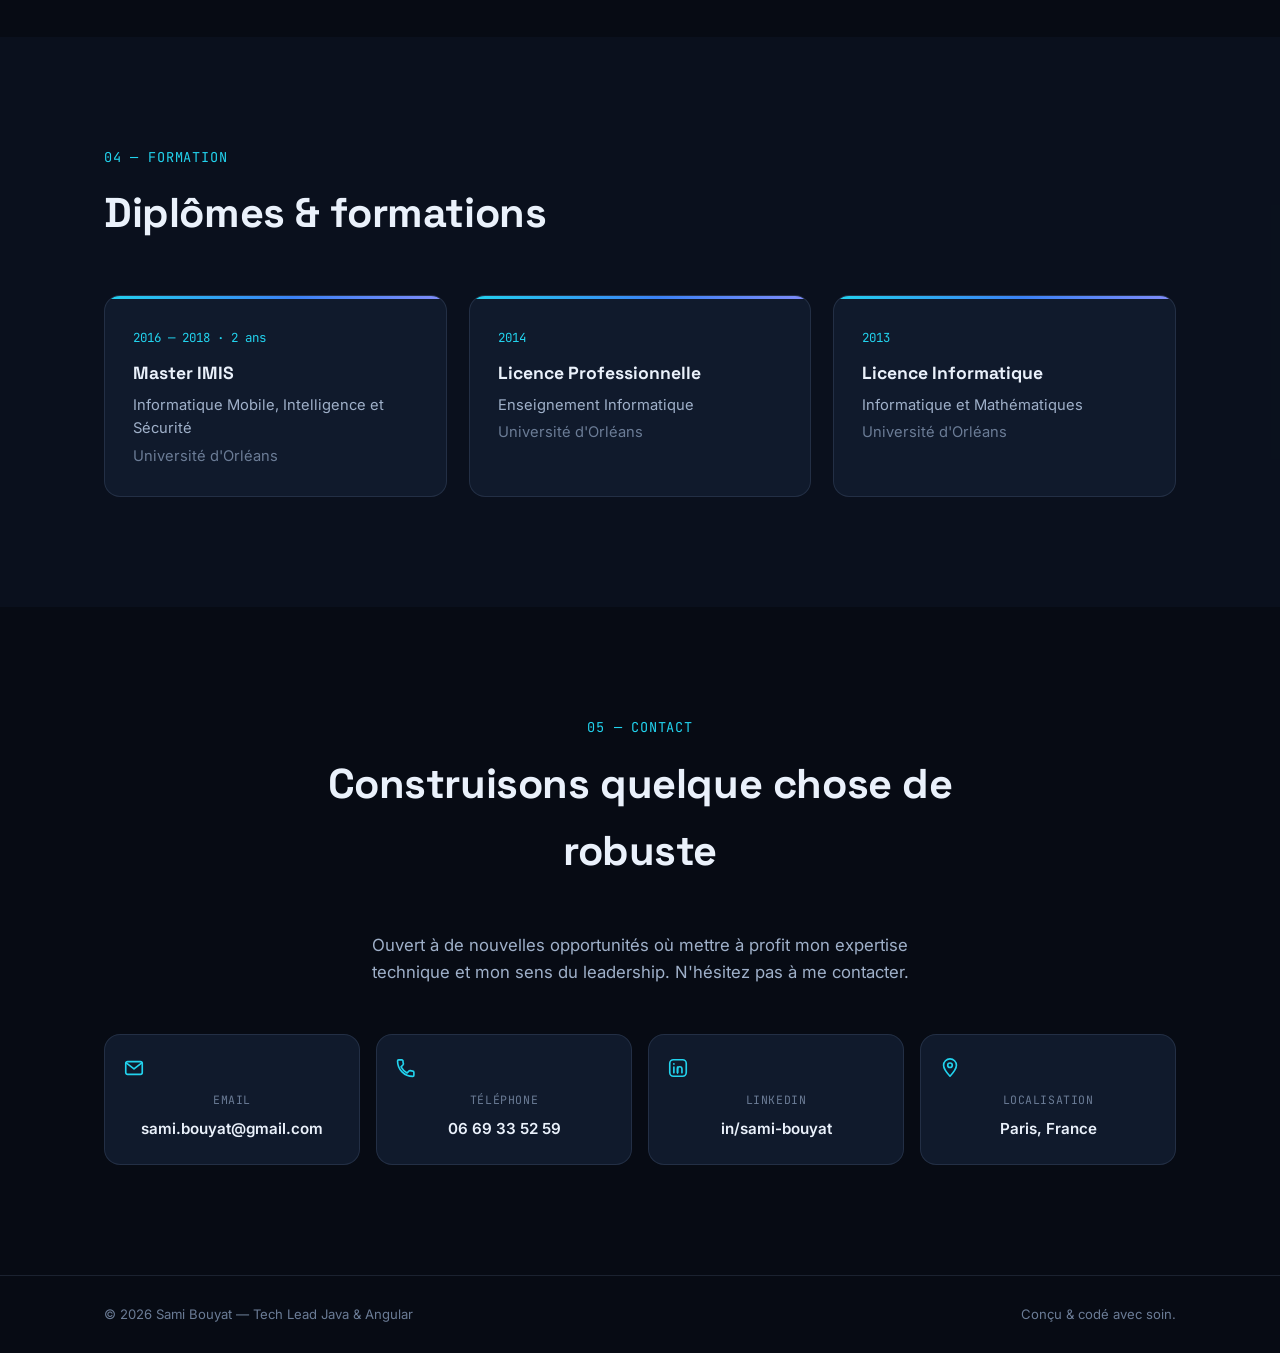
==== commit e9520023: "Ajoute un bouton de téléchargement du CV (FR/EN) dans la nav Génère deux CV PDF (une page condensée," ====
--- a/index.html
+++ b/index.html
@@ -66,6 +66,9 @@
     <path d="M30 0 V30 M0 15 H60" stroke="#fff" stroke-width="10"/>
     <path d="M30 0 V30 M0 15 H60" stroke="#cf142b" stroke-width="6"/>
   </symbol>
+  <symbol id="i-download" viewBox="0 0 24 24" fill="none" stroke="currentColor" stroke-width="1.8" stroke-linecap="round" stroke-linejoin="round">
+    <path d="M12 3v12"/><path d="m7 11 5 5 5-5"/><path d="M4 19h16"/>
+  </symbol>
 </svg>
 
 <div class="code-bg-global" aria-hidden="true"></div>
@@ -85,6 +88,9 @@
       <button class="lang-btn active" data-lang="fr" aria-pressed="true"><svg class="flag"><use href="#flag-fr"/></svg> FR</button>
       <button class="lang-btn" data-lang="en" aria-pressed="false"><svg class="flag"><use href="#flag-gb"/></svg> EN</button>
     </div>
+    <a href="assets/cv/Sami_Bouyat_CV_FR.pdf" target="_blank" rel="noopener" class="btn btn-outline nav-cv" id="cvDownload">
+      <svg class="icon"><use href="#i-download"/></svg> <span data-en="Download CV">Télécharger le CV</span>
+    </a>
     <a href="#contact" class="btn btn-ghost nav-cta" data-en="Contact me">Me contacter</a>
     <button class="nav-toggle" id="navToggle" aria-label="Ouvrir le menu" aria-expanded="false">
       <span></span><span></span><span></span>
@@ -103,8 +109,8 @@
       <div class="grid-lines"></div>
     </div>
     <div class="container hero-inner">
-      <p class="hero-eyebrow reveal" data-en="Open to new challenges">
-        <span class="status-dot"></span> Disponible pour de nouveaux challenges
+      <p class="hero-eyebrow reveal">
+        <span class="status-dot"></span> <span data-en="Open to new challenges">Disponible pour de nouveaux challenges</span>
       </p>
       <h1 class="hero-title reveal">
         Sami <span class="text-gradient">Bouyat</span>
--- a/css/style.css
+++ b/css/style.css
@@ -170,6 +170,13 @@
   color: var(--accent);
 }
 
+.nav-cv {
+  display: inline-flex;
+  align-items: center;
+  gap: 7px;
+  padding: 9px 16px;
+  font-size: 0.85rem;
+}
 .nav-cta { margin-left: auto; }
 .nav-toggle {
   display: none;
@@ -731,6 +738,8 @@
   .nav-cta { display: none; }
   .nav-toggle { display: flex; }
   .lang-switch { margin-left: auto; }
+  .nav-cv span { display: none; }
+  .nav-cv { padding: 9px 11px; }
   .nav-toggle { margin-left: 10px; }
   .nav.menu-open .nav-links {
     display: flex;
